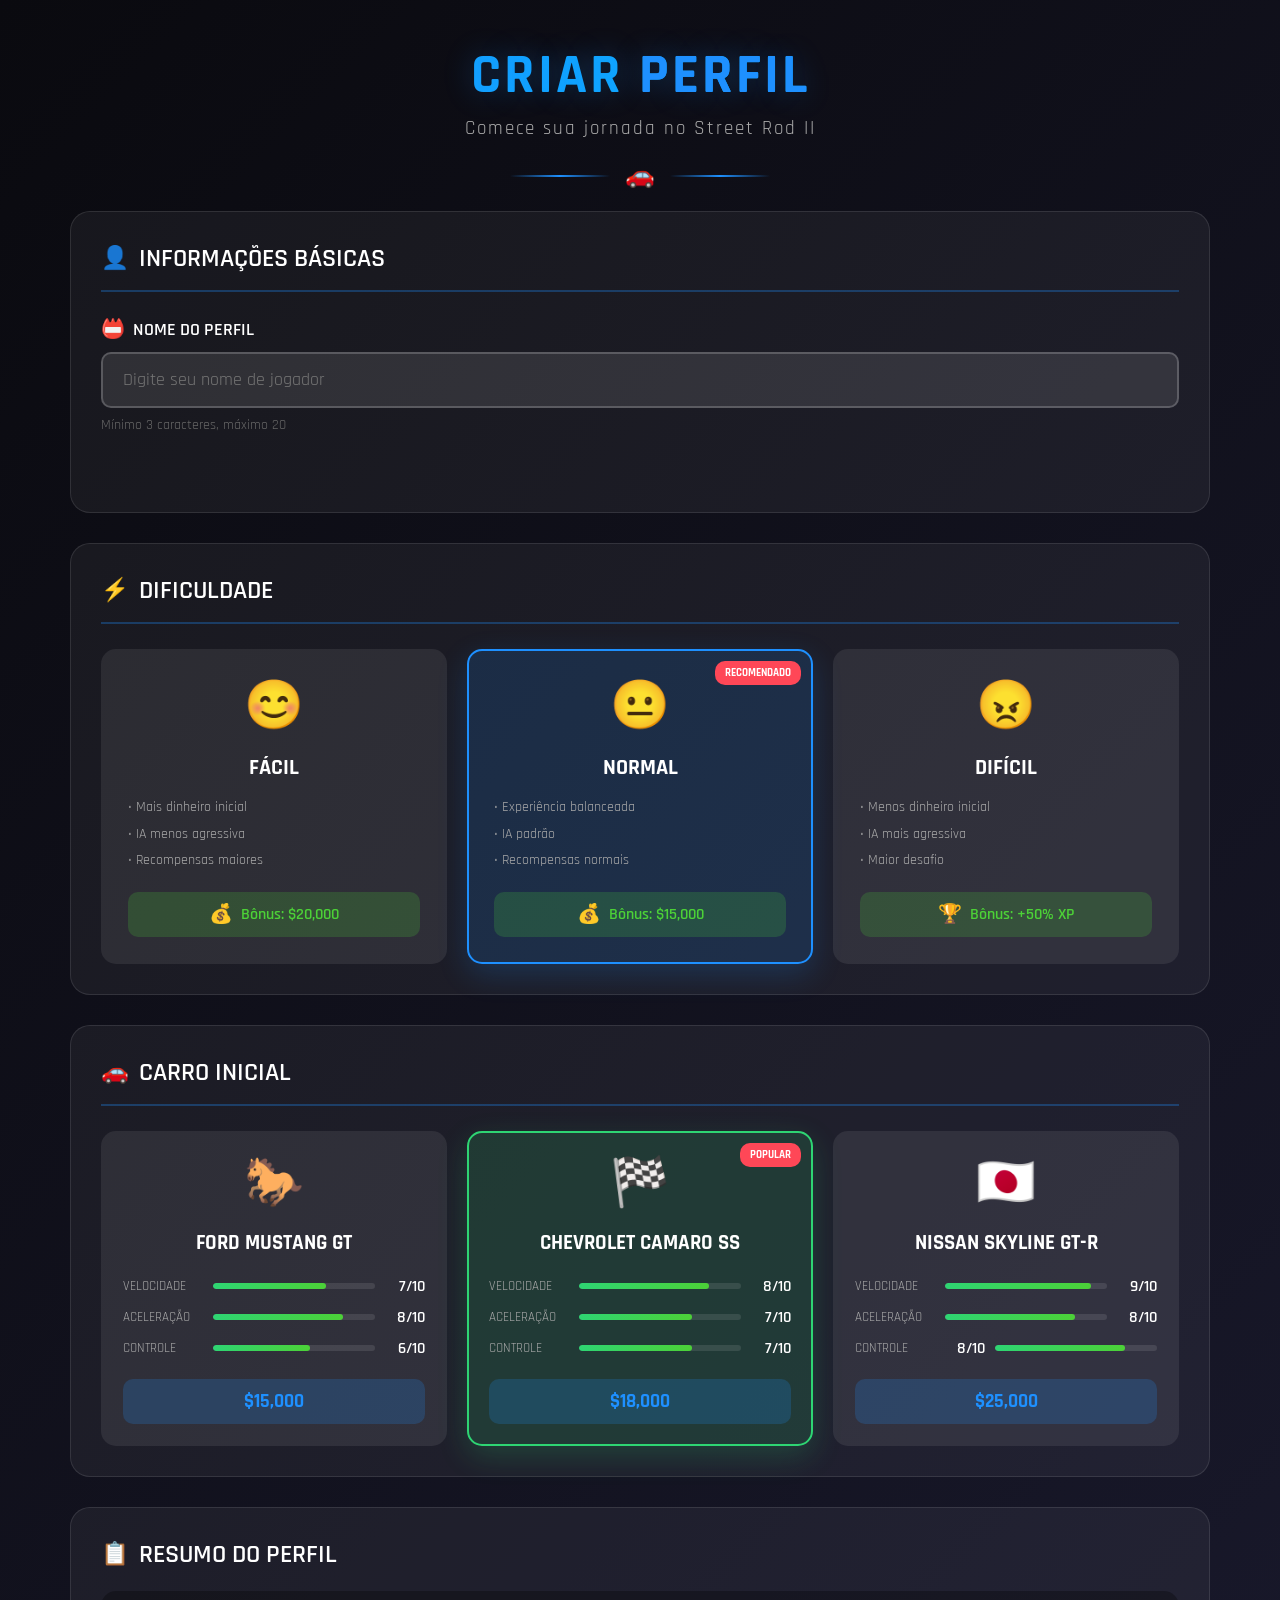
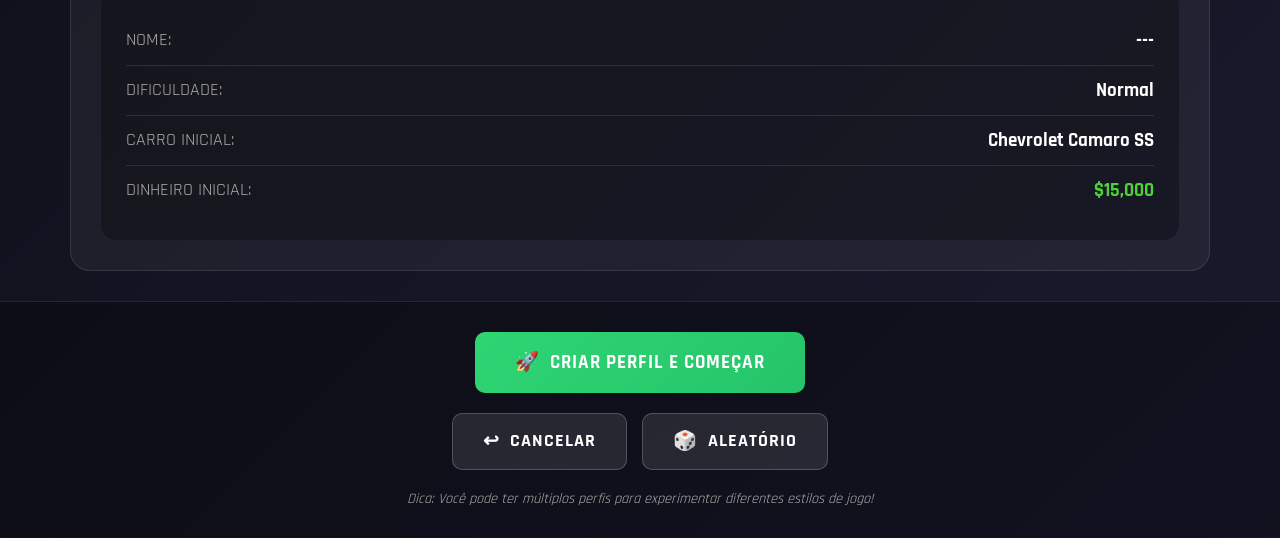
==== index.html @ 6cc24182 "Commit Inicial" ====
<!DOCTYPE html>
<html lang="pt-BR">

<head>
    <meta charset="UTF-8">
    <meta name="viewport" content="width=device-width, initial-scale=1.0">
    <title>Street Rod II - Sistema de Múltiplos Perfis</title>

    <!-- Favicon -->
    <link rel="icon" type="image/svg+xml"
        href="data:image/svg+xml,<svg xmlns='http://www.w3.org/2000/svg' viewBox='0 0 100 100'><text y='.9em' font-size='90'>🏎️</text></svg>">

    <style>
        * {
            margin: 0;
            padding: 0;
            box-sizing: border-box;
        }

        body {
            font-family: 'Rajdhani', sans-serif;
            background: #000;
            color: white;
            overflow-x: hidden;
            min-height: 100vh;
        }

        #game-container {
            min-height: 100vh;
            position: relative;
        }

        /* Loading screen */
        #loading-screen {
            position: fixed;
            top: 0;
            left: 0;
            width: 100%;
            height: 100%;
            background: #0a0a0f;
            display: flex;
            flex-direction: column;
            align-items: center;
            justify-content: center;
            z-index: 10000;
            transition: opacity 0.5s ease;
        }

        .loading-spinner {
            width: 60px;
            height: 60px;
            border: 5px solid rgba(255, 71, 87, 0.3);
            border-top: 5px solid #ff4757;
            border-radius: 50%;
            animation: spin 1s linear infinite;
            margin-bottom: 20px;
        }

        @keyframes spin {
            0% {
                transform: rotate(0deg);
            }

            100% {
                transform: rotate(360deg);
            }
        }

        .loading-modules {
            margin-top: 30px;
            width: 300px;
            max-width: 80%;
        }

        .module-item {
            display: flex;
            justify-content: space-between;
            align-items: center;
            padding: 8px 0;
            border-bottom: 1px solid rgba(255, 255, 255, 0.1);
            color: #aaa;
            font-size: 0.9rem;
        }

        .module-status {
            padding: 2px 8px;
            border-radius: 3px;
            font-size: 0.8rem;
        }

        .status-loading {
            background: rgba(255, 193, 7, 0.2);
            color: #ffc107;
        }

        .status-success {
            background: rgba(76, 209, 55, 0.2);
            color: #4cd137;
        }

        .status-error {
            background: rgba(255, 71, 87, 0.2);
            color: #ff4757;
        }
    </style>
    <link href="https://fonts.googleapis.com/css2?family=Rajdhani:wght@400;500;600;700&display=swap" rel="stylesheet">
</head>

<body>
    <!-- Tela de loading minimalista -->
    <div id="loading-screen" style="
        position: fixed;
        top: 0;
        left: 0;
        width: 100%;
        height: 100%;
        background: #0a0a0f;
        display: flex;
        flex-direction: column;
        align-items: center;
        justify-content: center;
        z-index: 10000;
        color: white;
        text-align: center;
        transition: opacity 0.5s ease;
    ">
        <div style="
            width: 60px;
            height: 60px;
            border: 5px solid rgba(255,71,87,0.3);
            border-top: 5px solid #ff4757;
            border-radius: 50%;
            animation: spin 1s linear infinite;
            margin-bottom: 20px;
        "></div>
        <h2 style="color: #ff4757; margin-bottom: 10px;">STREET ROD II</h2>
        <p style="color: #aaa;">Inicializando...</p>

        <!-- Botão de emergência -->
        <button id="emergency-btn" onclick="skipLoading()" style="
            margin-top: 30px;
            padding: 10px 20px;
            background: rgba(255,71,87,0.2);
            color: #ff4757;
            border: 1px solid rgba(255,71,87,0.5);
            border-radius: 6px;
            font-family: 'Rajdhani', sans-serif;
            font-weight: bold;
            cursor: pointer;
            display: none;
        ">
            Pular Loading
        </button>
    </div>

    <!-- Container do jogo -->
    <div id="game-container"></div>

    <style>
        @keyframes spin {
            0% {
                transform: rotate(0deg);
            }

            100% {
                transform: rotate(360deg);
            }
        }
    </style>

    <!-- Scripts ESSENCIAIS (apenas os básicos) -->
    <script src="js/ProfileManager.js"></script>
    <script src="js/EventSystem.js"></script>

    <!-- Bootstrap DEVE SER O ÚLTIMO -->
    <script src="js/bootstrap.js"></script>

    <!-- Script de emergência -->
    <script>
        // Mostrar botão de emergência após 5 segundos
        setTimeout(() => {
            const btn = document.getElementById('emergency-btn');
            if (btn) {
                btn.style.display = 'block';
            }
        }, 5000);

        // Função para pular loading manualmente
        window.skipLoading = function () {
            console.log('🚨 Pulo de loading manual acionado');

            // Esconder loading
            const loading = document.getElementById('loading-screen');
            if (loading) {
                loading.style.display = 'none';
            }

            // Verificar se temos sistema básico
            if (window.eventSystem) {
                // Registrar telas mínimas se necessário
                if (window.mainMenuScreen && !window.eventSystem.screens['main-menu']) {
                    window.eventSystem.registerScreen('main-menu', window.mainMenuScreen);
                }
                if (window.profileSelectionScreen && !window.eventSystem.screens['profile-selection']) {
                    window.eventSystem.registerScreen('profile-selection', window.profileSelectionScreen);
                }

                // Mostrar seleção de perfis
                window.eventSystem.showScreen('profile-selection');
            } else {
                // Sistema básico não carregou
                document.getElementById('game-container').innerHTML = `
                    <div style="padding: 40px; text-align: center; color: white;">
                        <h2 style="color: #ff4757;">SISTEMA NÃO CARREGADO</h2>
                        <p style="color: #aaa; margin: 20px 0;">
                            Recarregue a página ou verifique os arquivos.
                        </p>
                        <button onclick="location.reload()" style="
                            padding: 10px 20px;
                            background: #ff4757;
                            color: white;
                            border: none;
                            border-radius: 6px;
                        ">
                            Recarregar
                        </button>
                    </div>
                `;
            }
        };

        // Carregar outras telas após o bootstrap
        window.addEventListener('load', function () {
            console.log('📦 Carregando telas adicionais...');

            // Carregar telas adicionais de forma assíncrona
            const additionalScripts = [
                'js/MainMenuScreen.js',
                'js/ProfileSelectionScreen.js',
                'js/ProfileCreationScreen.js',
                'js/GarageScreen.js',
                'js/SettingsScreen.js'
            ];

            additionalScripts.forEach(src => {
                const script = document.createElement('script');
                script.src = src;
                script.async = true;
                document.head.appendChild(script);
            });
        });
    </script>
</body>

</html>
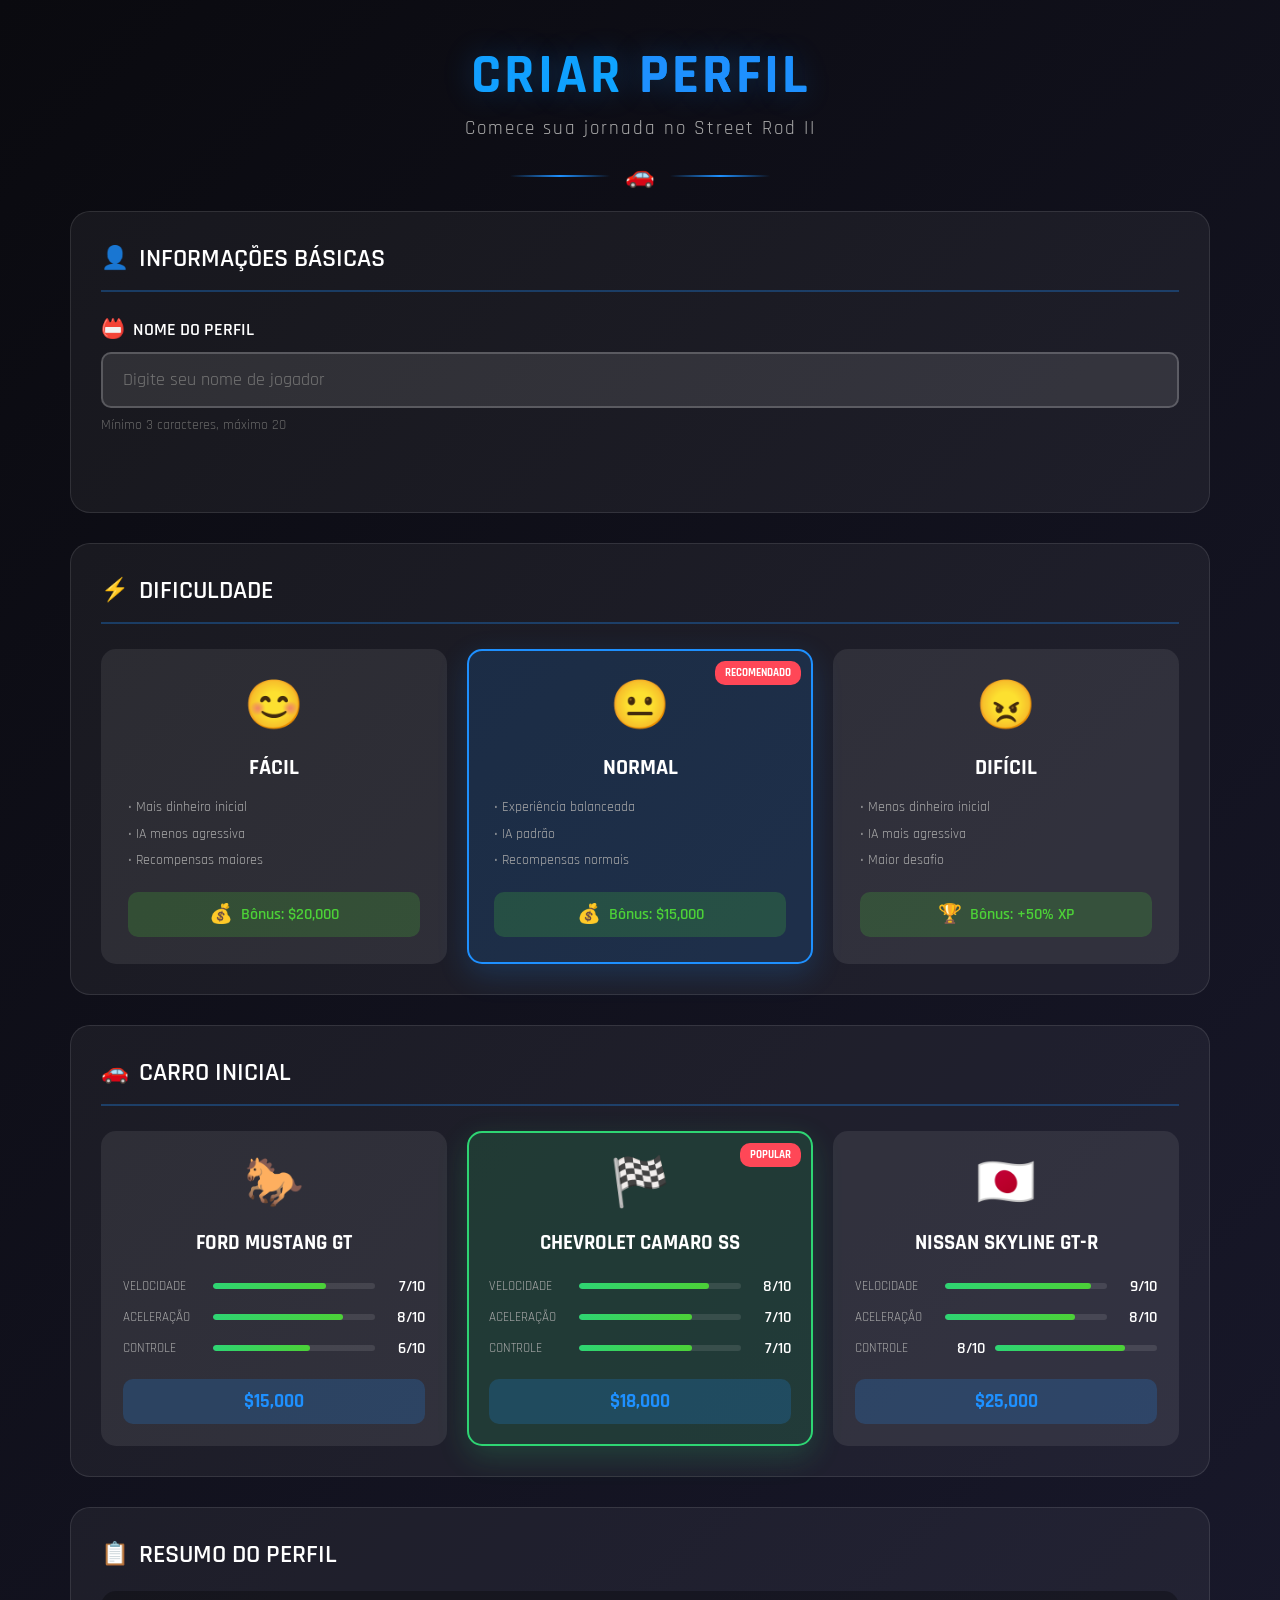
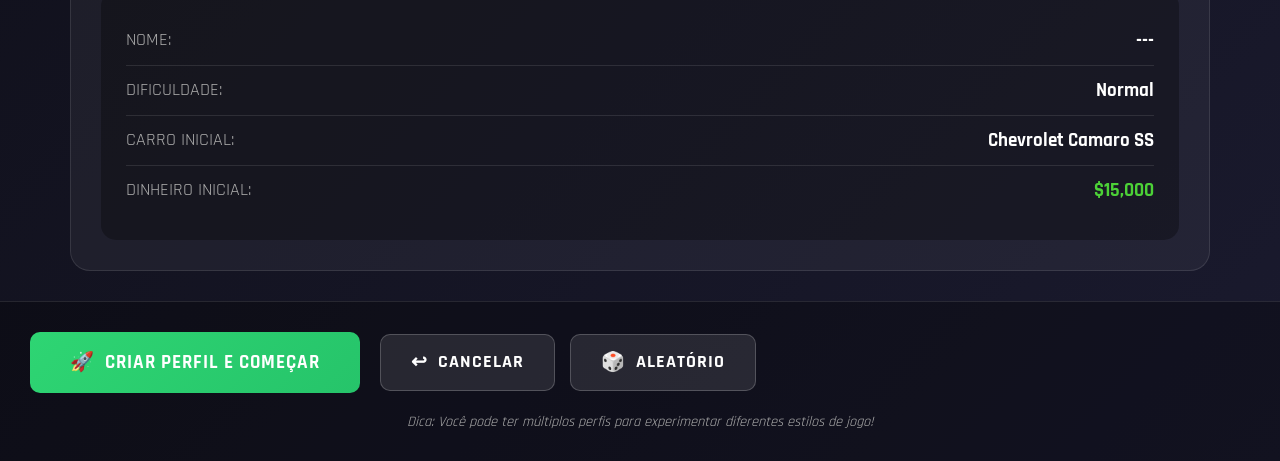
==== commit 3e12c16e: "Ajustado tela inicial - Seleção de Perfil" ====
--- a/index.html
+++ b/index.html
@@ -113,7 +113,9 @@
         top: 0;
         left: 0;
         width: 100%;
-        height: 100%;
+        height: 100vh;
+        max-height: 100vh;
+        overflow: hidden;
         background: #0a0a0f;
         display: flex;
         flex-direction: column;
@@ -123,31 +125,46 @@
         color: white;
         text-align: center;
         transition: opacity 0.5s ease;
+        padding: 20px;
+        box-sizing: border-box;
     ">
         <div style="
-            width: 60px;
-            height: 60px;
-            border: 5px solid rgba(255,71,87,0.3);
-            border-top: 5px solid #ff4757;
+            width: 50px;
+            height: 50px;
+            border: 4px solid rgba(255,71,87,0.3);
+            border-top: 4px solid #ff4757;
             border-radius: 50%;
             animation: spin 1s linear infinite;
-            margin-bottom: 20px;
+            margin-bottom: 15px;
+            flex-shrink: 0;
         "></div>
-        <h2 style="color: #ff4757; margin-bottom: 10px;">STREET ROD II</h2>
-        <p style="color: #aaa;">Inicializando...</p>
+        <h2 style="
+            color: #ff4757; 
+            margin: 0 0 8px 0;
+            font-size: 1.8rem;
+            font-weight: 700;
+            line-height: 1.2;
+        ">STREET ROD II</h2>
+        <p style="
+            color: #aaa;
+            margin: 0;
+            font-size: 0.95rem;
+        ">Inicializando...</p>
 
         <!-- Botão de emergência -->
         <button id="emergency-btn" onclick="skipLoading()" style="
-            margin-top: 30px;
-            padding: 10px 20px;
+            margin-top: 20px;
+            padding: 8px 16px;
             background: rgba(255,71,87,0.2);
             color: #ff4757;
             border: 1px solid rgba(255,71,87,0.5);
             border-radius: 6px;
             font-family: 'Rajdhani', sans-serif;
             font-weight: bold;
+            font-size: 0.9rem;
             cursor: pointer;
             display: none;
+            flex-shrink: 0;
         ">
             Pular Loading
         </button>
@@ -229,24 +246,27 @@
             }
         };
 
-        // Carregar outras telas após o bootstrap
+        // Carregar outras telas após o bootstrap (apenas se não foram carregadas pelo bootstrap)
         window.addEventListener('load', function () {
-            console.log('📦 Carregando telas adicionais...');
-
-            // Carregar telas adicionais de forma assíncrona
+            console.log('📦 Verificando telas adicionais...');
+
+            // Carregar apenas telas que não foram carregadas pelo bootstrap
             const additionalScripts = [
-                'js/MainMenuScreen.js',
-                'js/ProfileSelectionScreen.js',
-                'js/ProfileCreationScreen.js',
-                'js/GarageScreen.js',
-                'js/SettingsScreen.js'
+                { src: 'js/GarageScreen.js', check: 'garageScreen' },
+                { src: 'js/SettingsScreen.js', check: 'settingsScreen' }
             ];
 
-            additionalScripts.forEach(src => {
-                const script = document.createElement('script');
-                script.src = src;
-                script.async = true;
-                document.head.appendChild(script);
+            additionalScripts.forEach(({ src, check }) => {
+                // Verificar se já foi carregado
+                if (!window[check]) {
+                    console.log(`📦 Carregando: ${src}`);
+                    const script = document.createElement('script');
+                    script.src = src;
+                    script.async = true;
+                    document.head.appendChild(script);
+                } else {
+                    console.log(`✅ ${src} já carregado`);
+                }
             });
         });
     </script>
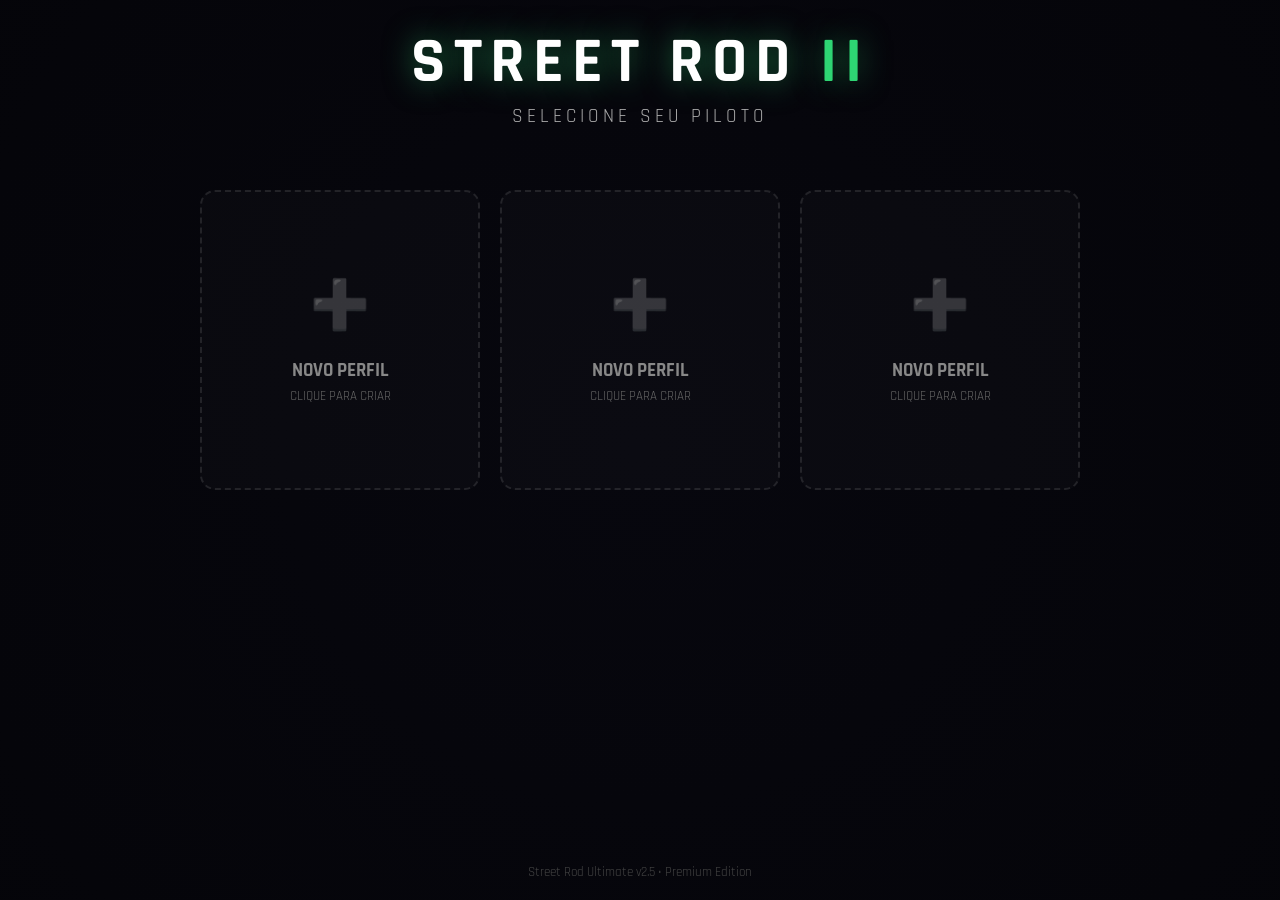
==== commit 9e292eab: "Padronização Telas + Remoção arquivos desnecessários." ====
--- a/index.html
+++ b/index.html
@@ -1,114 +1,122 @@
-<!DOCTYPE html>
+<!doctype html>
 <html lang="pt-BR">
-
-<head>
-    <meta charset="UTF-8">
-    <meta name="viewport" content="width=device-width, initial-scale=1.0">
+  <head>
+    <meta charset="UTF-8" />
+    <meta name="viewport" content="width=device-width, initial-scale=1.0" />
     <title>Street Rod II - Sistema de Múltiplos Perfis</title>
 
     <!-- Favicon -->
-    <link rel="icon" type="image/svg+xml"
-        href="data:image/svg+xml,<svg xmlns='http://www.w3.org/2000/svg' viewBox='0 0 100 100'><text y='.9em' font-size='90'>🏎️</text></svg>">
+    <link
+      rel="icon"
+      type="image/svg+xml"
+      href="data:image/svg+xml,<svg xmlns='http://www.w3.org/2000/svg' viewBox='0 0 100 100'><text y='.9em' font-size='90'>🏎️</text></svg>"
+    />
 
     <style>
-        * {
-            margin: 0;
-            padding: 0;
-            box-sizing: border-box;
-        }
-
-        body {
-            font-family: 'Rajdhani', sans-serif;
-            background: #000;
-            color: white;
-            overflow-x: hidden;
-            min-height: 100vh;
-        }
-
-        #game-container {
-            min-height: 100vh;
-            position: relative;
-        }
-
-        /* Loading screen */
-        #loading-screen {
-            position: fixed;
-            top: 0;
-            left: 0;
-            width: 100%;
-            height: 100%;
-            background: #0a0a0f;
-            display: flex;
-            flex-direction: column;
-            align-items: center;
-            justify-content: center;
-            z-index: 10000;
-            transition: opacity 0.5s ease;
-        }
-
-        .loading-spinner {
-            width: 60px;
-            height: 60px;
-            border: 5px solid rgba(255, 71, 87, 0.3);
-            border-top: 5px solid #ff4757;
-            border-radius: 50%;
-            animation: spin 1s linear infinite;
-            margin-bottom: 20px;
-        }
-
-        @keyframes spin {
-            0% {
-                transform: rotate(0deg);
-            }
-
-            100% {
-                transform: rotate(360deg);
-            }
-        }
-
-        .loading-modules {
-            margin-top: 30px;
-            width: 300px;
-            max-width: 80%;
-        }
-
-        .module-item {
-            display: flex;
-            justify-content: space-between;
-            align-items: center;
-            padding: 8px 0;
-            border-bottom: 1px solid rgba(255, 255, 255, 0.1);
-            color: #aaa;
-            font-size: 0.9rem;
-        }
-
-        .module-status {
-            padding: 2px 8px;
-            border-radius: 3px;
-            font-size: 0.8rem;
-        }
-
-        .status-loading {
-            background: rgba(255, 193, 7, 0.2);
-            color: #ffc107;
-        }
-
-        .status-success {
-            background: rgba(76, 209, 55, 0.2);
-            color: #4cd137;
-        }
-
-        .status-error {
-            background: rgba(255, 71, 87, 0.2);
-            color: #ff4757;
-        }
+      * {
+        margin: 0;
+        padding: 0;
+        box-sizing: border-box;
+      }
+
+      body {
+        font-family: "Rajdhani", sans-serif;
+        background: #000;
+        color: white;
+        overflow: hidden;
+        height: 100vh;
+        width: 100vw;
+      }
+
+      #game-container {
+        min-height: 100vh;
+        position: relative;
+      }
+
+      /* Loading screen */
+      #loading-screen {
+        position: fixed;
+        top: 0;
+        left: 0;
+        width: 100%;
+        height: 100%;
+        background: #0a0a0f;
+        display: flex;
+        flex-direction: column;
+        align-items: center;
+        justify-content: center;
+        z-index: 10000;
+        transition: opacity 0.5s ease;
+      }
+
+      .loading-spinner {
+        width: 60px;
+        height: 60px;
+        border: 5px solid rgba(255, 71, 87, 0.3);
+        border-top: 5px solid #ff4757;
+        border-radius: 50%;
+        animation: spin 1s linear infinite;
+        margin-bottom: 20px;
+      }
+
+      @keyframes spin {
+        0% {
+          transform: rotate(0deg);
+        }
+
+        100% {
+          transform: rotate(360deg);
+        }
+      }
+
+      .loading-modules {
+        margin-top: 30px;
+        width: 300px;
+        max-width: 80%;
+      }
+
+      .module-item {
+        display: flex;
+        justify-content: space-between;
+        align-items: center;
+        padding: 8px 0;
+        border-bottom: 1px solid rgba(255, 255, 255, 0.1);
+        color: #aaa;
+        font-size: 0.9rem;
+      }
+
+      .module-status {
+        padding: 2px 8px;
+        border-radius: 3px;
+        font-size: 0.8rem;
+      }
+
+      .status-loading {
+        background: rgba(255, 193, 7, 0.2);
+        color: #ffc107;
+      }
+
+      .status-success {
+        background: rgba(76, 209, 55, 0.2);
+        color: #4cd137;
+      }
+
+      .status-error {
+        background: rgba(255, 71, 87, 0.2);
+        color: #ff4757;
+      }
     </style>
-    <link href="https://fonts.googleapis.com/css2?family=Rajdhani:wght@400;500;600;700&display=swap" rel="stylesheet">
-</head>
-
-<body>
+    <link
+      href="https://fonts.googleapis.com/css2?family=Rajdhani:wght@400;500;600;700&display=swap"
+      rel="stylesheet"
+    />
+  </head>
+
+  <body>
     <!-- Tela de loading minimalista -->
-    <div id="loading-screen" style="
+    <div
+      id="loading-screen"
+      style="
         position: fixed;
         top: 0;
         left: 0;
@@ -127,106 +135,126 @@
         transition: opacity 0.5s ease;
         padding: 20px;
         box-sizing: border-box;
-    ">
-        <div style="
-            width: 50px;
-            height: 50px;
-            border: 4px solid rgba(255,71,87,0.3);
-            border-top: 4px solid #ff4757;
-            border-radius: 50%;
-            animation: spin 1s linear infinite;
-            margin-bottom: 15px;
-            flex-shrink: 0;
-        "></div>
-        <h2 style="
-            color: #ff4757; 
-            margin: 0 0 8px 0;
-            font-size: 1.8rem;
-            font-weight: 700;
-            line-height: 1.2;
-        ">STREET ROD II</h2>
-        <p style="
-            color: #aaa;
-            margin: 0;
-            font-size: 0.95rem;
-        ">Inicializando...</p>
-
-        <!-- Botão de emergência -->
-        <button id="emergency-btn" onclick="skipLoading()" style="
-            margin-top: 20px;
-            padding: 8px 16px;
-            background: rgba(255,71,87,0.2);
-            color: #ff4757;
-            border: 1px solid rgba(255,71,87,0.5);
-            border-radius: 6px;
-            font-family: 'Rajdhani', sans-serif;
-            font-weight: bold;
-            font-size: 0.9rem;
-            cursor: pointer;
-            display: none;
-            flex-shrink: 0;
-        ">
-            Pular Loading
-        </button>
+      "
+    >
+      <div
+        style="
+          width: 50px;
+          height: 50px;
+          border: 4px solid rgba(255, 71, 87, 0.3);
+          border-top: 4px solid #ff4757;
+          border-radius: 50%;
+          animation: spin 1s linear infinite;
+          margin-bottom: 15px;
+          flex-shrink: 0;
+        "
+      ></div>
+      <h2
+        style="
+          color: #ff4757;
+          margin: 0 0 8px 0;
+          font-size: 1.8rem;
+          font-weight: 700;
+          line-height: 1.2;
+        "
+      >
+        STREET ROD II
+      </h2>
+      <p style="color: #aaa; margin: 0; font-size: 0.95rem">Inicializando...</p>
+
+      <!-- Botão de emergência -->
+      <button
+        id="emergency-btn"
+        onclick="skipLoading()"
+        style="
+          margin-top: 20px;
+          padding: 8px 16px;
+          background: rgba(255, 71, 87, 0.2);
+          color: #ff4757;
+          border: 1px solid rgba(255, 71, 87, 0.5);
+          border-radius: 6px;
+          font-family: &quot;Rajdhani&quot;, sans-serif;
+          font-weight: bold;
+          font-size: 0.9rem;
+          cursor: pointer;
+          display: none;
+          flex-shrink: 0;
+        "
+      >
+        Pular Loading
+      </button>
     </div>
 
     <!-- Container do jogo -->
     <div id="game-container"></div>
 
     <style>
-        @keyframes spin {
-            0% {
-                transform: rotate(0deg);
-            }
-
-            100% {
-                transform: rotate(360deg);
-            }
-        }
+      @keyframes spin {
+        0% {
+          transform: rotate(0deg);
+        }
+
+        100% {
+          transform: rotate(360deg);
+        }
+      }
     </style>
 
     <!-- Scripts ESSENCIAIS (apenas os básicos) -->
-    <script src="js/ProfileManager.js"></script>
-    <script src="js/EventSystem.js"></script>
+    <!-- Scripts ESSENCIAIS -->
+    <script src="js/System/ProfileManager.js"></script>
+    <script src="js/System/EventSystem.js"></script>
 
     <!-- Bootstrap DEVE SER O ÚLTIMO -->
-    <script src="js/bootstrap.js"></script>
+    <script src="js/System/bootstrap.js"></script>
 
     <!-- Script de emergência -->
     <script>
-        // Mostrar botão de emergência após 5 segundos
-        setTimeout(() => {
-            const btn = document.getElementById('emergency-btn');
-            if (btn) {
-                btn.style.display = 'block';
-            }
-        }, 5000);
-
-        // Função para pular loading manualmente
-        window.skipLoading = function () {
-            console.log('🚨 Pulo de loading manual acionado');
-
-            // Esconder loading
-            const loading = document.getElementById('loading-screen');
-            if (loading) {
-                loading.style.display = 'none';
-            }
-
-            // Verificar se temos sistema básico
-            if (window.eventSystem) {
-                // Registrar telas mínimas se necessário
-                if (window.mainMenuScreen && !window.eventSystem.screens['main-menu']) {
-                    window.eventSystem.registerScreen('main-menu', window.mainMenuScreen);
-                }
-                if (window.profileSelectionScreen && !window.eventSystem.screens['profile-selection']) {
-                    window.eventSystem.registerScreen('profile-selection', window.profileSelectionScreen);
-                }
-
-                // Mostrar seleção de perfis
-                window.eventSystem.showScreen('profile-selection');
-            } else {
-                // Sistema básico não carregou
-                document.getElementById('game-container').innerHTML = `
+      // Mostrar botão de emergência após 5 segundos
+      setTimeout(() => {
+        const btn = document.getElementById("emergency-btn");
+        if (btn) {
+          btn.style.display = "block";
+        }
+      }, 5000);
+
+      // Função para pular loading manualmente
+      window.skipLoading = function () {
+        console.log("🚨 Pulo de loading manual acionado");
+
+        // Esconder loading
+        const loading = document.getElementById("loading-screen");
+        if (loading) {
+          loading.style.display = "none";
+        }
+
+        // Verificar se temos sistema básico
+        if (window.eventSystem) {
+          // Registrar telas mínimas se necessário
+          if (
+            window.mainMenuScreen &&
+            !window.eventSystem.screens["main-menu"]
+          ) {
+            window.eventSystem.registerScreen(
+              "main-menu",
+              window.mainMenuScreen,
+            );
+          }
+          if (
+            window.profileSelectionScreen &&
+            !window.eventSystem.screens["profile-selection"]
+          ) {
+            window.eventSystem.registerScreen(
+              "profile-selection",
+              window.profileSelectionScreen,
+            );
+          }
+
+          // Mostrar seleção de perfis
+          window.eventSystem.showScreen("profile-selection");
+        } else {
+          // Sistema básico não carregou
+          document.getElementById("game-container").innerHTML = `
                     <div style="padding: 40px; text-align: center; color: white;">
                         <h2 style="color: #ff4757;">SISTEMA NÃO CARREGADO</h2>
                         <p style="color: #aaa; margin: 20px 0;">
@@ -243,33 +271,8 @@
                         </button>
                     </div>
                 `;
-            }
-        };
-
-        // Carregar outras telas após o bootstrap (apenas se não foram carregadas pelo bootstrap)
-        window.addEventListener('load', function () {
-            console.log('📦 Verificando telas adicionais...');
-
-            // Carregar apenas telas que não foram carregadas pelo bootstrap
-            const additionalScripts = [
-                { src: 'js/GarageScreen.js', check: 'garageScreen' },
-                { src: 'js/SettingsScreen.js', check: 'settingsScreen' }
-            ];
-
-            additionalScripts.forEach(({ src, check }) => {
-                // Verificar se já foi carregado
-                if (!window[check]) {
-                    console.log(`📦 Carregando: ${src}`);
-                    const script = document.createElement('script');
-                    script.src = src;
-                    script.async = true;
-                    document.head.appendChild(script);
-                } else {
-                    console.log(`✅ ${src} já carregado`);
-                }
-            });
-        });
+        }
+      };
     </script>
-</body>
-
-</html>+  </body>
+</html>
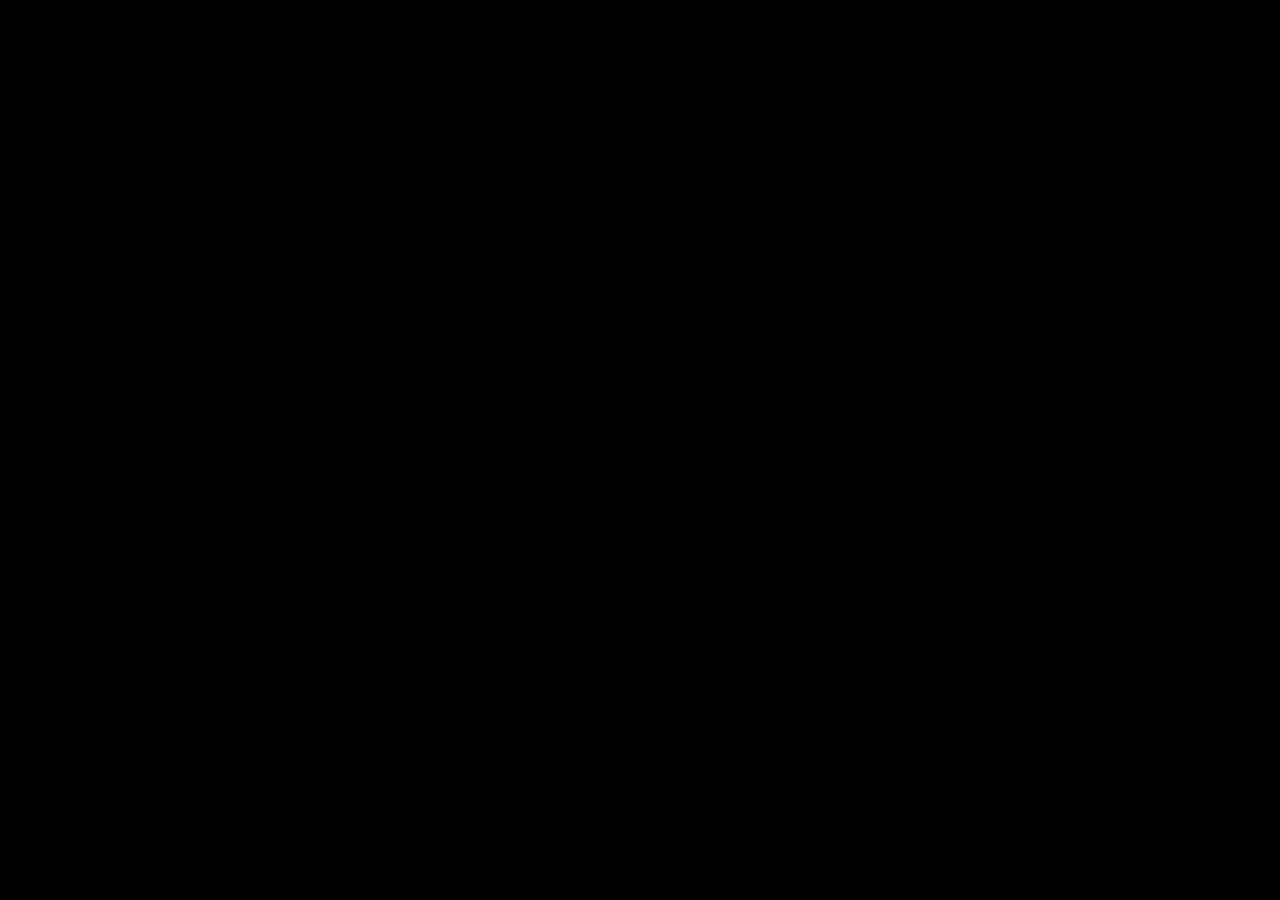
==== commit 62e5d634: "Adicionado carros e especificações reais." ====
--- a/index.html
+++ b/index.html
@@ -106,6 +106,7 @@
         color: #ff4757;
       }
     </style>
+    <link rel="stylesheet" href="style.css" />
     <link
       href="https://fonts.googleapis.com/css2?family=Rajdhani:wght@400;500;600;700&display=swap"
       rel="stylesheet"
@@ -205,6 +206,9 @@
     <script src="js/System/ProfileManager.js"></script>
     <script src="js/System/EventSystem.js"></script>
 
+    <!-- Data Files -->
+    <script src="js/Data/CarsDatabase.js"></script>
+
     <!-- Bootstrap DEVE SER O ÚLTIMO -->
     <script src="js/System/bootstrap.js"></script>
 
--- a/style.css
+++ b/style.css
@@ -0,0 +1,2715 @@
+/* style.css - Estilos complementares para Street Rod II */
+
+/* Animações adicionais */
+@keyframes fadeInUp {
+    from {
+        opacity: 0;
+        transform: translateY(20px);
+    }
+
+    to {
+        opacity: 1;
+        transform: translateY(0);
+    }
+}
+
+@keyframes glow {
+
+    0%,
+    100% {
+        text-shadow: 0 0 10px currentColor;
+    }
+
+    50% {
+        text-shadow: 0 0 20px currentColor, 0 0 30px currentColor;
+    }
+}
+
+@keyframes shake {
+
+    0%,
+    100% {
+        transform: translateX(0);
+    }
+
+    10%,
+    30%,
+    50%,
+    70%,
+    90% {
+        transform: translateX(-5px);
+    }
+
+    20%,
+    40%,
+    60%,
+    80% {
+        transform: translateX(5px);
+    }
+}
+
+/* Classes utilitárias */
+.fade-in {
+    animation: fadeIn 0.5s ease;
+}
+
+.fade-in-up {
+    animation: fadeInUp 0.5s ease;
+}
+
+.glow-text {
+    animation: glow 2s ease-in-out infinite;
+}
+
+.shake {
+    animation: shake 0.5s ease;
+}
+
+/* Estilos para elementos específicos do jogo */
+.car-stat-bar {
+    position: relative;
+    width: 100%;
+    height: 8px;
+    background: rgba(255, 255, 255, 0.1);
+    border-radius: 4px;
+    overflow: hidden;
+}
+
+.car-stat-fill {
+    height: 100%;
+    border-radius: 4px;
+    transition: width 0.3s ease;
+}
+
+/* Efeitos de hover para cards */
+.card-hover {
+    transition: all 0.3s ease;
+}
+
+.card-hover:hover {
+    transform: translateY(-5px) scale(1.02);
+    box-shadow: 0 10px 30px rgba(0, 0, 0, 0.3);
+}
+
+/* Gradientes comuns */
+.gradient-primary {
+    background: linear-gradient(135deg, #ff4757, #ff6b81);
+}
+
+.gradient-secondary {
+    background: linear-gradient(135deg, #1e90ff, #00bfff);
+}
+
+.gradient-success {
+    background: linear-gradient(135deg, #2ed573, #7bed9f);
+}
+
+.gradient-warning {
+    background: linear-gradient(135deg, #ffa502, #ffbe76);
+}
+
+.gradient-danger {
+    background: linear-gradient(135deg, #ff4757, #ff6b81);
+}
+
+/* Textos com gradiente */
+.text-gradient {
+    background: linear-gradient(135deg, #ff4757, #ff6b81);
+    -webkit-background-clip: text;
+    -webkit-text-fill-color: transparent;
+    background-clip: text;
+}
+
+/* Overlays */
+.overlay-dark {
+    background: rgba(0, 0, 0, 0.7);
+    backdrop-filter: blur(5px);
+}
+
+.overlay-darker {
+    background: rgba(0, 0, 0, 0.9);
+    backdrop-filter: blur(10px);
+}
+
+/* Badges */
+.badge {
+    display: inline-block;
+    padding: 4px 12px;
+    border-radius: 20px;
+    font-size: 12px;
+    font-weight: bold;
+    text-transform: uppercase;
+    letter-spacing: 0.5px;
+}
+
+.badge-primary {
+    background: #ff4757;
+    color: white;
+}
+
+.badge-secondary {
+    background: #1e90ff;
+    color: white;
+}
+
+.badge-success {
+    background: #2ed573;
+    color: white;
+}
+
+.badge-warning {
+    background: #ffa502;
+    color: white;
+}
+
+.badge-danger {
+    background: #ff4757;
+    color: white;
+}
+
+/* Tooltips */
+.tooltip {
+    position: relative;
+    display: inline-block;
+}
+
+.tooltip .tooltip-text {
+    visibility: hidden;
+    width: 200px;
+    background: rgba(0, 0, 0, 0.9);
+    color: white;
+    text-align: center;
+    padding: 10px;
+    border-radius: 6px;
+    position: absolute;
+    z-index: 1;
+    bottom: 125%;
+    left: 50%;
+    transform: translateX(-50%);
+    opacity: 0;
+    transition: opacity 0.3s;
+    font-size: 12px;
+    font-weight: normal;
+    pointer-events: none;
+}
+
+.tooltip:hover .tooltip-text {
+    visibility: visible;
+    opacity: 1;
+}
+
+/* Loading spinners */
+.spinner {
+    border: 3px solid rgba(255, 255, 255, 0.1);
+    border-radius: 50%;
+    border-top: 3px solid #ff4757;
+    width: 40px;
+    height: 40px;
+    animation: spin 1s linear infinite;
+}
+
+.spinner-small {
+    width: 20px;
+    height: 20px;
+    border-width: 2px;
+}
+
+@keyframes spin {
+    0% {
+        transform: rotate(0deg);
+    }
+
+    100% {
+        transform: rotate(360deg);
+    }
+}
+
+/* Progress bars */
+.progress-container {
+    width: 100%;
+    height: 10px;
+    background: rgba(255, 255, 255, 0.1);
+    border-radius: 5px;
+    overflow: hidden;
+}
+
+.progress-bar {
+    height: 100%;
+    border-radius: 5px;
+    transition: width 0.3s ease;
+}
+
+/* Grid system simples */
+.grid {
+    display: grid;
+    gap: 20px;
+}
+
+.grid-2 {
+    grid-template-columns: repeat(2, 1fr);
+}
+
+.grid-3 {
+    grid-template-columns: repeat(3, 1fr);
+}
+
+.grid-4 {
+    grid-template-columns: repeat(4, 1fr);
+}
+
+/* Flex utilities */
+.flex {
+    display: flex;
+}
+
+.flex-col {
+    flex-direction: column;
+}
+
+.flex-center {
+    justify-content: center;
+    align-items: center;
+}
+
+.flex-between {
+    justify-content: space-between;
+}
+
+.flex-around {
+    justify-content: space-around;
+}
+
+/* Espaçamentos */
+.m-0 {
+    margin: 0;
+}
+
+.m-1 {
+    margin: 10px;
+}
+
+.m-2 {
+    margin: 20px;
+}
+
+.m-3 {
+    margin: 30px;
+}
+
+.mt-0 {
+    margin-top: 0;
+}
+
+.mt-1 {
+    margin-top: 10px;
+}
+
+.mt-2 {
+    margin-top: 20px;
+}
+
+.mt-3 {
+    margin-top: 30px;
+}
+
+.mb-0 {
+    margin-bottom: 0;
+}
+
+.mb-1 {
+    margin-bottom: 10px;
+}
+
+.mb-2 {
+    margin-bottom: 20px;
+}
+
+.mb-3 {
+    margin-bottom: 30px;
+}
+
+.p-0 {
+    padding: 0;
+}
+
+.p-1 {
+    padding: 10px;
+}
+
+.p-2 {
+    padding: 20px;
+}
+
+.p-3 {
+    padding: 30px;
+}
+
+/* Text utilities */
+.text-center {
+    text-align: center;
+}
+
+.text-left {
+    text-align: left;
+}
+
+.text-right {
+    text-align: right;
+}
+
+.text-sm {
+    font-size: 14px;
+}
+
+.text-md {
+    font-size: 16px;
+}
+
+.text-lg {
+    font-size: 20px;
+}
+
+.text-xl {
+    font-size: 24px;
+}
+
+.text-bold {
+    font-weight: bold;
+}
+
+.text-light {
+    font-weight: 300;
+}
+
+.text-primary {
+    color: #ff4757;
+}
+
+.text-secondary {
+    color: #1e90ff;
+}
+
+.text-success {
+    color: #2ed573;
+}
+
+.text-warning {
+    color: #ffa502;
+}
+
+.text-danger {
+    color: #ff4757;
+}
+
+.text-muted {
+    color: #aaa;
+}
+
+/* Responsividade */
+@media (max-width: 1200px) {
+    .grid-4 {
+        grid-template-columns: repeat(3, 1fr);
+    }
+}
+
+@media (max-width: 992px) {
+
+    .grid-3,
+    .grid-4 {
+        grid-template-columns: repeat(2, 1fr);
+    }
+}
+
+@media (max-width: 768px) {
+
+    .grid-2,
+    .grid-3,
+    .grid-4 {
+        grid-template-columns: 1fr;
+    }
+
+    .flex {
+        flex-direction: column;
+    }
+}
+
+/* Estilos específicos para mobile */
+@media (max-width: 480px) {
+    .mobile-hide {
+        display: none !important;
+    }
+
+    .mobile-full {
+        width: 100% !important;
+    }
+
+    .mobile-text-center {
+        text-align: center !important;
+    }
+}
+
+/* ============================================
+   GARAGE SCREEN IMAGES & TABS (GarageScreen Updates)
+   ============================================ */
+
+/* Grid Images for GarageScreen Cards */
+.gr-image-card {
+    width: 100%;
+    height: 180px;
+    background: linear-gradient(135deg, rgba(0,0,0,0.4), rgba(0,0,0,0.6));
+    border-radius: 8px;
+    overflow: hidden;
+    display: flex;
+    align-items: center;
+    justify-content: center;
+    position: relative;
+    margin: 10px 0;
+    flex-shrink: 0;
+}
+
+.gr-image-card img {
+    width: 100%;
+    height: 100%;
+    object-fit: cover;
+    transition: transform 0.3s ease;
+    display: block;
+}
+
+.gr-image-card:hover img {
+    transform: scale(1.05);
+}
+
+.gr-icon-fallback {
+    font-size: 4rem;
+    filter: drop-shadow(0 0 15px rgba(52, 152, 219, 0.2));
+    position: absolute;
+    inset: 0;
+    display: flex;
+    align-items: center;
+    justify-content: center;
+}
+
+/* Tabs System for GarageScreen Details Sidebar (Blue Theme) */
+.gr-tabs {
+    display: flex;
+    gap: 8px;
+    margin-bottom: 15px;
+    border-bottom: 2px solid rgba(255, 255, 255, 0.1);
+    padding-bottom: 10px;
+    flex-wrap: wrap;
+}
+
+.gr-tab-btn {
+    padding: 8px 16px;
+    background: transparent;
+    border: none;
+    color: #aaa;
+    font-size: 0.85rem;
+    font-weight: 600;
+    cursor: pointer;
+    transition: all 0.3s ease;
+    border-bottom: 3px solid transparent;
+    font-family: 'Rajdhani', sans-serif;
+    text-transform: uppercase;
+    letter-spacing: 0.5px;
+    white-space: nowrap;
+}
+
+.gr-tab-btn:hover {
+    color: #fff;
+}
+
+.gr-tab-btn.active {
+    color: #3498db;
+    border-bottom-color: #3498db;
+    box-shadow: 0 0 10px rgba(52, 152, 219, 0.2);
+}
+
+.gr-tab-content {
+    display: none;
+    animation: fadeIn 0.3s ease;
+}
+
+.gr-tab-content.active {
+    display: block;
+}
+
+/* Technical Specs Grid in GarageScreen */
+.gr-tech-specs-grid {
+    display: grid;
+    grid-template-columns: 1fr 1fr;
+    gap: 10px;
+}
+
+.gr-tech-spec-item {
+    background: rgba(255,255,255,0.03);
+    padding: 12px;
+    border-radius: 6px;
+    border-left: 2px solid #3498db;
+}
+
+.gr-tech-spec-label {
+    font-size: 0.75rem;
+    color: #888;
+    margin-bottom: 4px;
+    text-transform: uppercase;
+    font-weight: bold;
+}
+
+.gr-tech-spec-value {
+    font-size: 1.2rem;
+    color: #fff;
+    font-weight: bold;
+}
+
+/* Details Tab Content */
+.gr-detail-block {
+    background: rgba(255,255,255,0.03);
+    padding: 12px;
+    border-radius: 6px;
+    margin-bottom: 10px;
+    display: grid;
+    gap: 8px;
+}
+
+.gr-detail-block-label {
+    font-size: 0.75rem;
+    color: #888;
+    text-transform: uppercase;
+    font-weight: bold;
+}
+
+.gr-detail-block-text {
+    color: #ccc;
+    font-size: 0.9rem;
+    line-height: 1.4;
+}
+
+.gr-history-block {
+    background: rgba(243, 156, 18, 0.1);
+    border-left: 3px solid #f39c12;
+    padding: 12px;
+    border-radius: 6px;
+    margin-bottom: 10px;
+}
+
+.gr-history-label {
+    font-size: 0.75rem;
+    color: #f39c12;
+    margin-bottom: 4px;
+    font-weight: bold;
+    text-transform: uppercase;
+}
+
+.gr-history-text {
+    color: #ccc;
+    font-size: 0.9rem;
+    line-height: 1.4;
+}
+
+/* Responsive adjustments for GarageScreen */
+@media (max-width: 768px) {
+    .gr-tech-specs-grid {
+        grid-template-columns: 1fr;
+    }
+
+    .gr-tabs {
+        gap: 4px;
+    }
+
+    .gr-tab-btn {
+        padding: 6px 12px;
+        font-size: 0.75rem;
+    }
+}
+
+/* Impressão */
+@media print {
+    .no-print {
+        display: none !important;
+    }
+}
+
+/* Race Screen */
+.race-screen {
+    position: fixed;
+    top: 0;
+    left: 0;
+    width: 100%;
+    height: 100%;
+    background: #000;
+    z-index: 1000;
+}
+
+.race-container {
+    position: relative;
+    width: 100%;
+    height: 100%;
+}
+
+#raceCanvas {
+    position: absolute;
+    top: 0;
+    left: 0;
+    width: 100%;
+    height: 100%;
+}
+
+.race-ui-overlay {
+    position: absolute;
+    top: 0;
+    left: 0;
+    width: 100%;
+    height: 100%;
+    pointer-events: none;
+}
+
+/* HUD Top */
+.race-hud-top {
+    position: absolute;
+    top: 10px;
+    left: 0;
+    width: 100%;
+    display: flex;
+    justify-content: space-between;
+    padding: 0 20px;
+    color: white;
+    font-family: 'Digital', monospace;
+    font-size: 24px;
+    text-shadow: 0 0 10px rgba(0, 0, 0, 0.8);
+}
+
+.race-timer,
+.race-distance,
+.race-position {
+    background: rgba(0, 0, 0, 0.6);
+    padding: 5px 15px;
+    border-radius: 10px;
+    border: 2px solid #3498db;
+}
+
+/* HUD Left */
+.race-hud-left {
+    position: absolute;
+    left: 20px;
+    bottom: 150px;
+    width: 200px;
+    color: white;
+}
+
+.speedometer {
+    background: rgba(0, 0, 0, 0.7);
+    padding: 15px;
+    border-radius: 15px;
+    border: 2px solid #e74c3c;
+    margin-bottom: 15px;
+}
+
+.speed-value {
+    font-size: 48px;
+    font-weight: bold;
+    text-align: center;
+    color: #2ecc71;
+}
+
+.speed-unit {
+    text-align: center;
+    font-size: 14px;
+    margin-bottom: 10px;
+}
+
+.speed-bar {
+    width: 100%;
+    height: 20px;
+    background: #34495e;
+    border-radius: 10px;
+    overflow: hidden;
+}
+
+.speed-fill {
+    height: 100%;
+    background: linear-gradient(90deg, #2ecc71, #f1c40f);
+    width: 0%;
+    transition: width 0.3s;
+}
+
+.rpm-indicator {
+    background: rgba(0, 0, 0, 0.7);
+    padding: 15px;
+    border-radius: 15px;
+    border: 2px solid #f39c12;
+}
+
+.rpm-label {
+    text-align: center;
+    margin-bottom: 10px;
+}
+
+.rpm-bar {
+    width: 100%;
+    height: 15px;
+    background: #34495e;
+    border-radius: 7px;
+    overflow: hidden;
+    margin-bottom: 10px;
+}
+
+.rpm-fill {
+    height: 100%;
+    background: linear-gradient(90deg, #f39c12, #e74c3c);
+    width: 0%;
+    transition: width 0.3s;
+}
+
+.gear-display {
+    width: 40px;
+    height: 40px;
+    background: #2c3e50;
+    border-radius: 50%;
+    display: flex;
+    align-items: center;
+    justify-content: center;
+    font-size: 24px;
+    font-weight: bold;
+    color: white;
+    margin: 0 auto;
+    border: 2px solid #3498db;
+}
+
+/* HUD Right */
+.race-hud-right {
+    position: absolute;
+    right: 20px;
+    bottom: 150px;
+    width: 200px;
+    color: white;
+}
+
+.health-bar,
+.nitro-bar {
+    background: rgba(0, 0, 0, 0.7);
+    padding: 15px;
+    border-radius: 15px;
+    margin-bottom: 15px;
+}
+
+.health-bar {
+    border: 2px solid #2ecc71;
+}
+
+.nitro-bar {
+    border: 2px solid #f1c40f;
+}
+
+.health-label,
+.nitro-label {
+    text-align: center;
+    margin-bottom: 10px;
+    font-weight: bold;
+}
+
+.health-container,
+.nitro-container {
+    position: relative;
+    width: 100%;
+    height: 30px;
+    background: #34495e;
+    border-radius: 15px;
+    overflow: hidden;
+}
+
+.health-fill {
+    height: 100%;
+    background: linear-gradient(90deg, #2ecc71, #e74c3c);
+    width: 100%;
+    transition: width 0.3s;
+}
+
+.nitro-fill {
+    height: 100%;
+    background: linear-gradient(90deg, #3498db, #f1c40f);
+    width: 100%;
+    transition: width 0.3s;
+}
+
+.health-text,
+.nitro-text {
+    position: absolute;
+    top: 0;
+    left: 0;
+    width: 100%;
+    height: 100%;
+    display: flex;
+    align-items: center;
+    justify-content: center;
+    font-weight: bold;
+    text-shadow: 0 0 5px rgba(0, 0, 0, 0.8);
+}
+
+.shield-indicator {
+    background: rgba(0, 0, 0, 0.7);
+    padding: 10px;
+    border-radius: 15px;
+    border: 2px solid #3498db;
+    display: flex;
+    align-items: center;
+    justify-content: center;
+    opacity: 0.5;
+    transition: opacity 0.3s;
+}
+
+.shield-indicator.active {
+    opacity: 1;
+    animation: pulse 1s infinite;
+}
+
+.shield-icon {
+    font-size: 24px;
+    margin-right: 10px;
+}
+
+@keyframes pulse {
+    0% {
+        box-shadow: 0 0 5px #3498db;
+    }
+
+    50% {
+        box-shadow: 0 0 20px #3498db;
+    }
+
+    100% {
+        box-shadow: 0 0 5px #3498db;
+    }
+}
+
+/* Mini Mapa */
+.mini-map {
+    position: absolute;
+    top: 70px;
+    right: 20px;
+    width: 220px;
+    background: rgba(0, 0, 0, 0.8);
+    border-radius: 10px;
+    padding: 10px;
+    border: 2px solid #7f8c8d;
+}
+
+.map-title {
+    color: white;
+    text-align: center;
+    font-weight: bold;
+    margin-bottom: 10px;
+}
+
+.map-container {
+    width: 200px;
+    height: 150px;
+    background: #2c3e50;
+    border-radius: 5px;
+    overflow: hidden;
+    margin-bottom: 10px;
+}
+
+.map-legend {
+    display: flex;
+    justify-content: space-around;
+    color: white;
+    font-size: 12px;
+}
+
+.player-dot,
+.ai-dot {
+    display: inline-block;
+    width: 8px;
+    height: 8px;
+    border-radius: 50%;
+    margin-right: 5px;
+}
+
+.player-dot {
+    background: #2ecc71;
+}
+
+.ai-dot {
+    background: #e74c3c;
+}
+
+/* Posições */
+.positions-panel {
+    position: absolute;
+    top: 70px;
+    left: 20px;
+    width: 250px;
+    background: rgba(0, 0, 0, 0.8);
+    border-radius: 10px;
+    padding: 10px;
+    border: 2px solid #9b59b6;
+    max-height: 300px;
+    overflow-y: auto;
+}
+
+.positions-title {
+    color: white;
+    text-align: center;
+    font-weight: bold;
+    margin-bottom: 10px;
+    font-size: 18px;
+}
+
+.positions-list {
+    color: white;
+}
+
+.position-item {
+    display: flex;
+    align-items: center;
+    padding: 5px;
+    margin-bottom: 5px;
+    background: rgba(255, 255, 255, 0.1);
+    border-radius: 5px;
+}
+
+.position-item.player {
+    background: rgba(46, 204, 113, 0.3);
+    border: 1px solid #2ecc71;
+}
+
+.position-rank {
+    width: 30px;
+    font-weight: bold;
+    text-align: center;
+}
+
+.position-name {
+    flex: 1;
+    margin: 0 10px;
+    overflow: hidden;
+    text-overflow: ellipsis;
+    white-space: nowrap;
+}
+
+.position-distance {
+    width: 60px;
+    text-align: right;
+    font-size: 12px;
+}
+
+.position-health {
+    width: 40px;
+    height: 5px;
+    background: #34495e;
+    border-radius: 3px;
+    overflow: hidden;
+    margin-left: 10px;
+}
+
+.position-health-bar {
+    height: 100%;
+    background: #2ecc71;
+    width: 100%;
+}
+
+/* Notificações */
+.race-notifications {
+    position: absolute;
+    top: 50%;
+    left: 50%;
+    transform: translate(-50%, -50%);
+    width: 400px;
+    pointer-events: none;
+}
+
+.notification {
+    background: rgba(0, 0, 0, 0.8);
+    color: white;
+    padding: 15px 25px;
+    border-radius: 10px;
+    margin-bottom: 10px;
+    text-align: center;
+    font-size: 24px;
+    font-weight: bold;
+    transform: translateY(20px);
+    opacity: 0;
+    transition: all 0.3s;
+}
+
+.notification.show {
+    transform: translateY(0);
+    opacity: 1;
+}
+
+.notification.info {
+    border: 2px solid #3498db;
+}
+
+.notification.warning {
+    border: 2px solid #e74c3c;
+}
+
+.notification.powerup {
+    border: 2px solid #f1c40f;
+}
+
+.notification.victory {
+    border: 2px solid #2ecc71;
+    animation: glow 1s infinite;
+}
+
+.notification.countdown {
+    font-size: 48px;
+    background: rgba(231, 76, 60, 0.9);
+}
+
+.notification.go {
+    font-size: 48px;
+    background: rgba(46, 204, 113, 0.9);
+}
+
+.notification.levelup {
+    border: 2px solid #9b59b6;
+    background: rgba(155, 89, 182, 0.9);
+}
+
+@keyframes glow {
+    0% {
+        box-shadow: 0 0 10px #2ecc71;
+    }
+
+    50% {
+        box-shadow: 0 0 30px #2ecc71;
+    }
+
+    100% {
+        box-shadow: 0 0 10px #2ecc71;
+    }
+}
+
+/* Controles Mobile */
+.mobile-controls {
+    position: absolute;
+    bottom: 20px;
+    left: 50%;
+    transform: translateX(-50%);
+    display: none;
+    /* Oculto por padrão, visível apenas em mobile */
+    pointer-events: auto;
+}
+
+@media (max-width: 768px) {
+    .mobile-controls {
+        display: block;
+    }
+
+    .race-hud-left,
+    .race-hud-right {
+        bottom: 200px;
+    }
+}
+
+.mobile-controls-row {
+    display: flex;
+    justify-content: center;
+    gap: 20px;
+    margin-bottom: 10px;
+}
+
+.mobile-btn {
+    width: 70px;
+    height: 70px;
+    border-radius: 50%;
+    background: rgba(0, 0, 0, 0.7);
+    border: 3px solid white;
+    color: white;
+    font-size: 24px;
+    display: flex;
+    align-items: center;
+    justify-content: center;
+    cursor: pointer;
+    user-select: none;
+    transition: all 0.1s;
+}
+
+.mobile-btn:active {
+    background: rgba(255, 255, 255, 0.3);
+    transform: scale(0.95);
+}
+
+.mobile-btn.active {
+    background: rgba(52, 152, 219, 0.7);
+}
+
+.nitro-btn {
+    background: rgba(241, 196, 15, 0.7);
+}
+
+.pause-btn {
+    background: rgba(231, 76, 60, 0.7);
+}
+
+/* Pause Screen */
+.pause-screen,
+.results-screen {
+    position: absolute;
+    top: 0;
+    left: 0;
+    width: 100%;
+    height: 100%;
+    background: rgba(0, 0, 0, 0.8);
+    display: flex;
+    align-items: center;
+    justify-content: center;
+    z-index: 2000;
+}
+
+.pause-screen.hidden,
+.results-screen.hidden {
+    display: none;
+}
+
+.pause-content,
+.results-content {
+    background: linear-gradient(135deg, #2c3e50, #34495e);
+    padding: 40px;
+    border-radius: 20px;
+    border: 5px solid #3498db;
+    max-width: 500px;
+    width: 90%;
+    color: white;
+    text-align: center;
+}
+
+.pause-content h2,
+.results-content h2 {
+    color: #f1c40f;
+    margin-bottom: 30px;
+    font-size: 36px;
+}
+
+.pause-option,
+.results-btn {
+    display: block;
+    width: 100%;
+    padding: 15px;
+    margin: 10px 0;
+    background: #3498db;
+    color: white;
+    border: none;
+    border-radius: 10px;
+    font-size: 18px;
+    cursor: pointer;
+    transition: all 0.3s;
+}
+
+.pause-option:hover,
+.results-btn:hover {
+    background: #2980b9;
+    transform: translateY(-2px);
+}
+
+.restart-btn {
+    background: #2ecc71;
+}
+
+.settings-btn {
+    background: #9b59b6;
+}
+
+.quit-btn,
+.garage-btn {
+    background: #e74c3c;
+}
+
+/* Results Screen */
+.result-stats {
+    background: rgba(0, 0, 0, 0.3);
+    padding: 20px;
+    border-radius: 10px;
+    margin: 20px 0;
+}
+
+.result-stat {
+    display: flex;
+    justify-content: space-between;
+    padding: 10px 0;
+    border-bottom: 1px solid rgba(255, 255, 255, 0.1);
+}
+
+.result-stat:last-child {
+    border-bottom: none;
+}
+
+.result-stat.total-reward {
+    font-size: 24px;
+    font-weight: bold;
+    color: #f1c40f;
+    margin-top: 10px;
+}
+
+.result-value {
+    font-weight: bold;
+}
+
+.result-value.position {
+    color: #2ecc71;
+}
+
+.result-value.time {
+    color: #3498db;
+}
+
+.result-value.top-speed {
+    color: #e74c3c;
+}
+
+.result-value.damage {
+    color: #f39c12;
+}
+
+.result-value.money {
+    color: #2ecc71;
+}
+
+.achievements-earned {
+    margin: 20px 0;
+}
+
+.achievements-earned h3 {
+    color: #f1c40f;
+    margin-bottom: 15px;
+}
+
+.achievements-list {
+    max-height: 200px;
+    overflow-y: auto;
+}
+
+.achievement-item {
+    display: flex;
+    align-items: center;
+    background: rgba(0, 0, 0, 0.3);
+    padding: 10px;
+    margin-bottom: 10px;
+    border-radius: 10px;
+    border-left: 5px solid #f1c40f;
+}
+
+.achievement-icon {
+    font-size: 24px;
+    margin-right: 15px;
+}
+
+.achievement-info {
+    flex: 1;
+    text-align: left;
+}
+
+.achievement-title {
+    font-weight: bold;
+    color: #f1c40f;
+}
+
+.achievement-desc {
+    font-size: 12px;
+    color: #bdc3c7;
+}
+
+.achievement-reward {
+    color: #2ecc71;
+    font-weight: bold;
+}
+
+.no-achievements {
+    color: #bdc3c7;
+    font-style: italic;
+    padding: 20px;
+}
+
+.results-buttons {
+    display: flex;
+    gap: 10px;
+    margin-top: 20px;
+}
+
+.results-btn {
+    flex: 1;
+}
+
+/* Modo Noturno */
+body.night-mode {
+    filter: brightness(0.7) contrast(1.2);
+}
+
+/* Animações */
+@keyframes fadeIn {
+    from {
+        opacity: 0;
+    }
+
+    to {
+        opacity: 1;
+    }
+}
+
+.race-screen {
+    animation: fadeIn 0.5s;
+}
+
+/* GARAGE SCREEN STYLES */
+.garage-screen {
+    padding: 20px;
+    background: linear-gradient(135deg, #1a1a2e 0%, #16213e 100%);
+    color: white;
+    min-height: 100vh;
+}
+
+.garage-content {
+    display: flex;
+    flex-direction: column;
+    gap: 30px;
+    max-width: 1200px;
+    margin: 0 auto;
+}
+
+.car-display-section {
+    background: rgba(255, 255, 255, 0.1);
+    border-radius: 15px;
+    padding: 25px;
+    backdrop-filter: blur(10px);
+    border: 1px solid rgba(255, 255, 255, 0.2);
+}
+
+.car-view {
+    display: flex;
+    align-items: center;
+    gap: 40px;
+    margin-bottom: 25px;
+}
+
+.car-image {
+    flex: 0 0 200px;
+    height: 150px;
+    background: rgba(0, 0, 0, 0.3);
+    border-radius: 10px;
+    display: flex;
+    flex-direction: column;
+    align-items: center;
+    justify-content: center;
+    border: 2px solid #00ff88;
+}
+
+.car-emoji {
+    font-size: 4rem;
+    margin-bottom: 10px;
+}
+
+.car-level {
+    background: #00ff88;
+    color: #000;
+    padding: 3px 10px;
+    border-radius: 20px;
+    font-weight: bold;
+    font-size: 0.9rem;
+}
+
+.car-stats {
+    flex: 1;
+}
+
+.car-stats h3 {
+    margin: 0 0 20px 0;
+    color: #00ff88;
+    font-size: 1.8rem;
+}
+
+.stats-grid {
+    display: grid;
+    grid-template-columns: repeat(2, 1fr);
+    gap: 15px;
+}
+
+.stat {
+    background: rgba(0, 0, 0, 0.3);
+    padding: 10px 15px;
+    border-radius: 8px;
+    border-left: 4px solid #00ff88;
+}
+
+.stat-label {
+    display: block;
+    font-size: 0.9rem;
+    color: #aaa;
+    margin-bottom: 5px;
+}
+
+.stat-value {
+    font-size: 1.5rem;
+    font-weight: bold;
+    color: #fff;
+}
+
+.car-navigation {
+    display: flex;
+    justify-content: center;
+    gap: 20px;
+}
+
+.btn-nav,
+.btn-select {
+    padding: 12px 25px;
+    border: none;
+    border-radius: 8px;
+    font-size: 1rem;
+    font-weight: bold;
+    cursor: pointer;
+    transition: all 0.3s;
+}
+
+.btn-nav {
+    background: rgba(255, 255, 255, 0.1);
+    color: white;
+    min-width: 120px;
+}
+
+.btn-select {
+    background: linear-gradient(135deg, #00ff88 0%, #00cc66 100%);
+    color: black;
+    min-width: 200px;
+}
+
+.btn-nav:hover {
+    background: rgba(255, 255, 255, 0.2);
+}
+
+.btn-select:hover {
+    transform: scale(1.05);
+    box-shadow: 0 0 20px rgba(0, 255, 136, 0.5);
+}
+
+.cars-list-section {
+    background: rgba(255, 255, 255, 0.05);
+    border-radius: 15px;
+    padding: 25px;
+}
+
+.cars-list-section h2 {
+    margin-top: 0;
+    color: #00ff88;
+    text-align: center;
+    margin-bottom: 25px;
+}
+
+.cars-grid {
+    display: grid;
+    grid-template-columns: repeat(auto-fill, minmax(250px, 1fr));
+    gap: 20px;
+    margin-bottom: 30px;
+}
+
+.car-item {
+    background: rgba(255, 255, 255, 0.1);
+    border-radius: 10px;
+    padding: 15px;
+    display: flex;
+    align-items: center;
+    gap: 15px;
+    cursor: pointer;
+    transition: all 0.3s;
+    border: 2px solid transparent;
+}
+
+.car-item:hover {
+    background: rgba(255, 255, 255, 0.15);
+    transform: translateY(-3px);
+}
+
+.car-item.selected {
+    border-color: #00ff88;
+    background: rgba(0, 255, 136, 0.1);
+}
+
+.car-icon {
+    font-size: 2.5rem;
+}
+
+.car-info h4 {
+    margin: 0 0 5px 0;
+    color: white;
+}
+
+.car-model {
+    margin: 0 0 10px 0;
+    color: #aaa;
+    font-size: 0.9rem;
+}
+
+.car-quick-stats {
+    display: flex;
+    gap: 10px;
+}
+
+.stat-badge {
+    background: rgba(0, 0, 0, 0.3);
+    padding: 3px 8px;
+    border-radius: 12px;
+    font-size: 0.8rem;
+}
+
+.selected-indicator {
+    margin-left: auto;
+    background: #00ff88;
+    color: black;
+    padding: 3px 10px;
+    border-radius: 15px;
+    font-size: 0.8rem;
+    font-weight: bold;
+}
+
+.no-cars {
+    grid-column: 1 / -1;
+    text-align: center;
+    padding: 40px;
+    background: rgba(0, 0, 0, 0.3);
+    border-radius: 10px;
+}
+
+.btn-buy {
+    background: linear-gradient(135deg, #ff9900 0%, #ff6600 100%);
+    color: white;
+    border: none;
+    padding: 12px 30px;
+    border-radius: 8px;
+    font-size: 1rem;
+    font-weight: bold;
+    cursor: pointer;
+    margin-top: 20px;
+}
+
+.garage-actions {
+    display: flex;
+    justify-content: center;
+    gap: 20px;
+    flex-wrap: wrap;
+}
+
+.btn-action {
+    background: linear-gradient(135deg, #667eea 0%, #764ba2 100%);
+    color: white;
+    border: none;
+    padding: 15px 30px;
+    border-radius: 10px;
+    font-size: 1rem;
+    font-weight: bold;
+    cursor: pointer;
+    min-width: 200px;
+    transition: all 0.3s;
+}
+
+.btn-action:hover {
+    transform: translateY(-3px);
+    box-shadow: 0 10px 20px rgba(0, 0, 0, 0.2);
+}
+
+.btn-action:disabled {
+    opacity: 0.5;
+    cursor: not-allowed;
+    transform: none !important;
+}
+
+/* Header da Garagem */
+.header-info {
+    display: flex;
+    align-items: center;
+    gap: 20px;
+}
+
+.money {
+    background: linear-gradient(135deg, #f6d365 0%, #fda085 100%);
+    padding: 8px 15px;
+    border-radius: 20px;
+    font-weight: bold;
+    color: #000;
+    font-size: 1.1rem;
+}
+
+/* RACE SELECTION SCREEN STYLES */
+.race-selection-screen {
+    padding: 20px;
+    background: linear-gradient(135deg, #0c2461 0%, #1e3799 100%);
+    color: white;
+    min-height: 100vh;
+}
+
+.selection-container {
+    display: grid;
+    grid-template-columns: 1fr 1.5fr;
+    gap: 30px;
+    max-width: 1400px;
+    margin: 0 auto 30px;
+}
+
+/* Coluna de Pistas */
+.tracks-column {
+    background: rgba(255, 255, 255, 0.05);
+    border-radius: 15px;
+    padding: 20px;
+    border: 1px solid rgba(255, 255, 255, 0.1);
+}
+
+.section-header {
+    display: flex;
+    justify-content: space-between;
+    align-items: center;
+    margin-bottom: 20px;
+    padding-bottom: 15px;
+    border-bottom: 2px solid rgba(255, 255, 255, 0.1);
+}
+
+.section-header h2 {
+    margin: 0;
+    color: #00ff88;
+    font-size: 1.4rem;
+}
+
+.unlocked-info {
+    text-align: right;
+    font-size: 0.9rem;
+    color: #aaa;
+}
+
+.unlocked-count {
+    display: block;
+    font-size: 1.8rem;
+    font-weight: bold;
+    color: #00ff88;
+}
+
+.tracks-list {
+    display: flex;
+    flex-direction: column;
+    gap: 15px;
+    max-height: 600px;
+    overflow-y: auto;
+    padding-right: 10px;
+}
+
+/* Scrollbar personalizada */
+.tracks-list::-webkit-scrollbar {
+    width: 8px;
+}
+
+.tracks-list::-webkit-scrollbar-track {
+    background: rgba(0, 0, 0, 0.2);
+    border-radius: 4px;
+}
+
+.tracks-list::-webkit-scrollbar-thumb {
+    background: #00ff88;
+    border-radius: 4px;
+}
+
+.track-item {
+    background: rgba(255, 255, 255, 0.08);
+    border-radius: 10px;
+    padding: 15px;
+    display: flex;
+    align-items: center;
+    gap: 15px;
+    cursor: pointer;
+    transition: all 0.3s;
+    border: 2px solid transparent;
+    position: relative;
+    overflow: hidden;
+}
+
+.track-item:hover {
+    background: rgba(255, 255, 255, 0.12);
+    transform: translateX(5px);
+}
+
+.track-item.selected {
+    border-color: #00ff88;
+    background: rgba(0, 255, 136, 0.1);
+}
+
+.track-item.locked {
+    opacity: 0.6;
+    cursor: not-allowed;
+}
+
+.track-icon {
+    width: 50px;
+    height: 50px;
+    border-radius: 10px;
+    display: flex;
+    align-items: center;
+    justify-content: center;
+    font-size: 2rem;
+    flex-shrink: 0;
+}
+
+.track-info {
+    flex: 1;
+}
+
+.track-info h4 {
+    margin: 0 0 8px 0;
+    font-size: 1.1rem;
+}
+
+.track-meta {
+    display: flex;
+    gap: 15px;
+    font-size: 0.85rem;
+    color: #aaa;
+}
+
+.track-diff {
+    font-weight: bold;
+}
+
+.track-diff.easy {
+    color: #00ff88;
+}
+
+.track-diff.medium {
+    color: #ffcc00;
+}
+
+.track-diff.hard {
+    color: #ff4444;
+}
+
+.track-diff.expert {
+    color: #ff00ff;
+}
+
+.locked-overlay {
+    position: absolute;
+    top: 0;
+    left: 0;
+    right: 0;
+    bottom: 0;
+    background: rgba(0, 0, 0, 0.7);
+    display: flex;
+    flex-direction: column;
+    align-items: center;
+    justify-content: center;
+    border-radius: 10px;
+}
+
+.lock-icon {
+    font-size: 1.5rem;
+    margin-bottom: 5px;
+}
+
+.track-prize {
+    background: linear-gradient(135deg, #f6d365 0%, #fda085 100%);
+    color: #000;
+    padding: 8px 12px;
+    border-radius: 20px;
+    font-weight: bold;
+    font-size: 0.9rem;
+    white-space: nowrap;
+}
+
+/* Coluna de Configurações */
+.config-column {
+    display: flex;
+    flex-direction: column;
+    gap: 25px;
+}
+
+.track-details-section,
+.race-config-section {
+    background: rgba(255, 255, 255, 0.05);
+    border-radius: 15px;
+    padding: 25px;
+    border: 1px solid rgba(255, 255, 255, 0.1);
+}
+
+.track-detail-card {
+    background: rgba(0, 0, 0, 0.2);
+    border-radius: 10px;
+    padding: 20px;
+}
+
+.track-header {
+    display: flex;
+    align-items: center;
+    gap: 20px;
+    margin-bottom: 20px;
+}
+
+.track-icon-large {
+    width: 70px;
+    height: 70px;
+    border-radius: 15px;
+    display: flex;
+    align-items: center;
+    justify-content: center;
+    font-size: 3rem;
+}
+
+.track-title h3 {
+    margin: 0 0 10px 0;
+    font-size: 1.6rem;
+}
+
+.track-status {
+    padding: 5px 12px;
+    border-radius: 20px;
+    font-size: 0.8rem;
+    font-weight: bold;
+}
+
+.track-status.unlocked {
+    background: rgba(0, 255, 136, 0.2);
+    color: #00ff88;
+    border: 1px solid #00ff88;
+}
+
+.track-status.locked {
+    background: rgba(255, 68, 68, 0.2);
+    color: #ff4444;
+    border: 1px solid #ff4444;
+}
+
+.track-description {
+    color: #ccc;
+    line-height: 1.5;
+    margin-bottom: 25px;
+}
+
+.track-stats {
+    display: grid;
+    grid-template-columns: repeat(2, 1fr);
+    gap: 15px;
+    margin-bottom: 25px;
+}
+
+.track-stats .stat {
+    background: rgba(255, 255, 255, 0.08);
+    padding: 12px;
+    border-radius: 8px;
+}
+
+.track-stats .stat-label {
+    display: block;
+    font-size: 0.85rem;
+    color: #aaa;
+    margin-bottom: 5px;
+}
+
+.track-stats .stat-value {
+    font-size: 1.2rem;
+    font-weight: bold;
+}
+
+.track-features h4 {
+    color: #00ff88;
+    margin-bottom: 10px;
+}
+
+.track-features ul {
+    padding-left: 20px;
+    margin: 0;
+}
+
+.track-features li {
+    margin-bottom: 8px;
+    color: #ccc;
+}
+
+/* Configurações da Corrida */
+.race-config-section h2 {
+    margin-top: 0;
+    color: #ffcc00;
+}
+
+.config-group {
+    margin-bottom: 25px;
+}
+
+.config-group label {
+    display: block;
+    margin-bottom: 10px;
+    color: #aaa;
+    font-weight: bold;
+}
+
+.config-select {
+    width: 100%;
+    padding: 12px 15px;
+    background: rgba(0, 0, 0, 0.3);
+    border: 2px solid rgba(255, 255, 255, 0.2);
+    border-radius: 8px;
+    color: white;
+    font-size: 1rem;
+    outline: none;
+    transition: border-color 0.3s;
+}
+
+.config-select:focus {
+    border-color: #00ff88;
+}
+
+.config-slider {
+    width: 100%;
+    height: 6px;
+    -webkit-appearance: none;
+    background: rgba(255, 255, 255, 0.1);
+    border-radius: 3px;
+    outline: none;
+    margin: 15px 0 10px;
+}
+
+.config-slider::-webkit-slider-thumb {
+    -webkit-appearance: none;
+    width: 24px;
+    height: 24px;
+    border-radius: 50%;
+    background: #00ff88;
+    cursor: pointer;
+    border: 3px solid white;
+    box-shadow: 0 0 10px rgba(0, 255, 136, 0.5);
+}
+
+.slider-labels {
+    display: flex;
+    justify-content: space-between;
+    font-size: 0.8rem;
+    color: #aaa;
+    margin-top: 5px;
+}
+
+.prize-info {
+    text-align: center;
+    padding: 20px;
+    background: rgba(0, 0, 0, 0.3);
+    border-radius: 10px;
+    margin-top: 30px;
+}
+
+.prize-info h3 {
+    margin: 0 0 15px 0;
+    color: #f6d365;
+}
+
+.prize-amount {
+    font-size: 3rem;
+    font-weight: bold;
+    background: linear-gradient(135deg, #f6d365 0%, #fda085 100%);
+    -webkit-background-clip: text;
+    -webkit-text-fill-color: transparent;
+    margin: 10px 0;
+}
+
+.prize-note {
+    font-size: 0.85rem;
+    color: #aaa;
+    margin: 0;
+}
+
+/* Botões de Início */
+.start-options {
+    display: flex;
+    gap: 15px;
+    margin-top: 20px;
+}
+
+.btn-quick-race,
+.btn-start-race,
+.btn-test-track {
+    flex: 1;
+    padding: 20px 15px;
+    border: none;
+    border-radius: 12px;
+    font-size: 1rem;
+    font-weight: bold;
+    cursor: pointer;
+    transition: all 0.3s;
+    display: flex;
+    flex-direction: column;
+    align-items: center;
+    justify-content: center;
+}
+
+.btn-quick-race {
+    background: linear-gradient(135deg, #667eea 0%, #764ba2 100%);
+    color: white;
+}
+
+.btn-start-race {
+    background: linear-gradient(135deg, #00ff88 0%, #00cc66 100%);
+    color: black;
+}
+
+.btn-test-track {
+    background: linear-gradient(135deg, #ff9900 0%, #ff6600 100%);
+    color: white;
+}
+
+.btn-quick-race:hover,
+.btn-start-race:hover,
+.btn-test-track:hover {
+    transform: translateY(-5px);
+    box-shadow: 0 10px 20px rgba(0, 0, 0, 0.3);
+}
+
+.btn-quick-race small,
+.btn-start-race small,
+.btn-test-track small {
+    font-size: 0.8rem;
+    opacity: 0.9;
+    margin-top: 5px;
+    font-weight: normal;
+}
+
+/* Seção de Oponentes */
+.opponents-section {
+    max-width: 1400px;
+    margin: 0 auto;
+    background: rgba(255, 255, 255, 0.05);
+    border-radius: 15px;
+    padding: 25px;
+    border: 1px solid rgba(255, 255, 255, 0.1);
+}
+
+.opponents-section h2 {
+    color: #ff4444;
+    margin-top: 0;
+    text-align: center;
+    margin-bottom: 25px;
+}
+
+.opponents-grid {
+    display: grid;
+    grid-template-columns: repeat(auto-fill, minmax(200px, 1fr));
+    gap: 20px;
+}
+
+.opponent-card {
+    background: rgba(255, 255, 255, 0.08);
+    border-radius: 10px;
+    padding: 15px;
+    display: flex;
+    align-items: center;
+    gap: 15px;
+    transition: all 0.3s;
+}
+
+.opponent-card:hover {
+    background: rgba(255, 255, 255, 0.12);
+    transform: translateY(-3px);
+}
+
+.opponent-card.player {
+    border: 2px solid #00ff88;
+    background: rgba(0, 255, 136, 0.1);
+}
+
+.opponent-avatar {
+    font-size: 2.5rem;
+    flex-shrink: 0;
+}
+
+.opponent-info {
+    flex: 1;
+}
+
+.opponent-info h4 {
+    margin: 0 0 5px 0;
+    font-size: 1rem;
+}
+
+.opponent-car {
+    margin: 0 0 8px 0;
+    color: #aaa;
+    font-size: 0.85rem;
+}
+
+.opponent-level {
+    background: rgba(255, 255, 255, 0.1);
+    padding: 3px 8px;
+    border-radius: 12px;
+    font-size: 0.8rem;
+    display: inline-block;
+}
+
+.opponent-stats {
+    display: flex;
+    gap: 8px;
+}
+
+.opponent-stats .stat {
+    background: rgba(0, 0, 0, 0.3);
+    padding: 4px 8px;
+    border-radius: 6px;
+    font-size: 0.8rem;
+    color: #ffcc00;
+}
+
+/* Header da Race Selection */
+.race-selection-screen .header-info {
+    display: flex;
+    align-items: center;
+    justify-content: space-between;
+    gap: 20px;
+}
+
+.player-info {
+    display: flex;
+    align-items: center;
+    gap: 15px;
+}
+
+.player-name {
+    background: rgba(0, 255, 136, 0.2);
+    color: #00ff88;
+    padding: 8px 15px;
+    border-radius: 20px;
+    font-weight: bold;
+}
+
+/* Responsividade */
+@media (max-width: 1200px) {
+    .selection-container {
+        grid-template-columns: 1fr;
+    }
+
+    .tracks-list {
+        max-height: 400px;
+    }
+
+    .start-options {
+        flex-direction: column;
+    }
+}
+
+@media (max-width: 768px) {
+    .track-stats {
+        grid-template-columns: 1fr;
+    }
+
+    .opponents-grid {
+        grid-template-columns: repeat(auto-fill, minmax(150px, 1fr));
+    }
+}
+
+/* ============================================
+   CAR IMAGE AND SPECS STYLES (New Database)
+   ============================================ */
+
+/* Car Image Container */
+.car-image-container {
+    width: 100%;
+    height: 300px;
+    background: linear-gradient(135deg, rgba(0, 0, 0, 0.3), rgba(0, 0, 0, 0.6));
+    border-radius: 12px;
+    overflow: hidden;
+    position: relative;
+    display: flex;
+    align-items: center;
+    justify-content: center;
+    margin-bottom: 20px;
+    box-shadow: 0 8px 24px rgba(0, 0, 0, 0.4);
+}
+
+.car-image-container img {
+    width: 100%;
+    height: 100%;
+    object-fit: cover;
+    transition: transform 0.3s ease;
+}
+
+.car-image-container:hover img {
+    transform: scale(1.05);
+}
+
+/* Car Image Fallback (Emoji) */
+.car-image-fallback {
+    font-size: 5rem;
+    opacity: 0.8;
+}
+
+/* Car Badge (Popularity, Condition, etc) */
+.car-badge {
+    position: absolute;
+    top: 10px;
+    right: 10px;
+    background: rgba(0, 0, 0, 0.7);
+    color: white;
+    padding: 6px 12px;
+    border-radius: 20px;
+    font-size: 0.8rem;
+    font-weight: bold;
+    text-transform: uppercase;
+    letter-spacing: 0.5px;
+    backdrop-filter: blur(5px);
+}
+
+.car-badge.popular {
+    background: linear-gradient(135deg, #f39c12, #e67e22);
+}
+
+.car-badge.rarity-high {
+    background: linear-gradient(135deg, #9b59b6, #8e44ad);
+}
+
+.car-badge.new {
+    background: linear-gradient(135deg, #2ecc71, #27ae60);
+}
+
+.car-badge.used {
+    background: rgba(230, 126, 34, 0.8);
+}
+
+/* Specs Tab Navigation */
+.car-tabs {
+    display: flex;
+    gap: 10px;
+    margin-bottom: 20px;
+    border-bottom: 2px solid rgba(255, 255, 255, 0.1);
+    padding-bottom: 10px;
+}
+
+.car-tab {
+    padding: 10px 20px;
+    background: transparent;
+    border: none;
+    color: #aaa;
+    font-size: 0.95rem;
+    font-weight: 600;
+    cursor: pointer;
+    transition: all 0.3s;
+    border-bottom: 3px solid transparent;
+    font-family: 'Rajdhani', sans-serif;
+}
+
+.car-tab:hover {
+    color: #fff;
+}
+
+.car-tab.active {
+    color: #00ff88;
+    border-bottom-color: #00ff88;
+}
+
+/* Tab Content */
+.car-tab-content {
+    display: none;
+    animation: fadeIn 0.3s ease;
+}
+
+.car-tab-content.active {
+    display: block;
+}
+
+/* Performance Stats Grid */
+.car-performance-stats {
+    display: grid;
+    grid-template-columns: repeat(auto-fit, minmax(150px, 1fr));
+    gap: 15px;
+    margin-bottom: 20px;
+}
+
+.stat-box {
+    background: rgba(0, 255, 136, 0.08);
+    border: 1px solid rgba(0, 255, 136, 0.2);
+    border-radius: 8px;
+    padding: 15px;
+    text-align: center;
+    transition: all 0.3s;
+}
+
+.stat-box:hover {
+    background: rgba(0, 255, 136, 0.12);
+    border-color: rgba(0, 255, 136, 0.4);
+    box-shadow: 0 0 15px rgba(0, 255, 136, 0.2);
+}
+
+.stat-box-value {
+    font-size: 1.8rem;
+    font-weight: bold;
+    color: #00ff88;
+    line-height: 1;
+    margin-bottom: 5px;
+}
+
+.stat-box-label {
+    font-size: 0.8rem;
+    color: #aaa;
+    text-transform: uppercase;
+    letter-spacing: 1px;
+}
+
+.stat-box-unit {
+    font-size: 0.7rem;
+    color: #666;
+}
+
+/* Technical Specs */
+.car-technical-specs {
+    display: grid;
+    grid-template-columns: repeat(2, 1fr);
+    gap: 15px;
+}
+
+.spec-item {
+    background: rgba(255, 255, 255, 0.05);
+    padding: 12px;
+    border-radius: 6px;
+    border-left: 3px solid #00ff88;
+}
+
+.spec-label {
+    font-size: 0.8rem;
+    color: #aaa;
+    margin-bottom: 5px;
+    text-transform: uppercase;
+}
+
+.spec-value {
+    font-size: 1.1rem;
+    color: #fff;
+    font-weight: bold;
+}
+
+/* Historical Info */
+.car-historical {
+    background: rgba(0, 0, 0, 0.3);
+    border-left: 4px solid #f39c12;
+    padding: 15px;
+    border-radius: 6px;
+    margin-bottom: 15px;
+}
+
+.historical-section h4 {
+    color: #f39c12;
+    margin-bottom: 10px;
+    font-size: 1.1rem;
+}
+
+.historical-text {
+    color: #ccc;
+    line-height: 1.6;
+    margin-bottom: 12px;
+}
+
+.production-info {
+    display: grid;
+    grid-template-columns: repeat(3, 1fr);
+    gap: 10px;
+    padding-top: 12px;
+    border-top: 1px solid rgba(255, 255, 255, 0.1);
+}
+
+.production-item {
+    text-align: center;
+}
+
+.production-label {
+    font-size: 0.75rem;
+    color: #999;
+    text-transform: uppercase;
+}
+
+.production-value {
+    font-size: 1.1rem;
+    color: #f39c12;
+    font-weight: bold;
+}
+
+/* Car Comparison Section */
+.car-comparison {
+    background: rgba(0, 255, 136, 0.05);
+    border: 1px solid rgba(0, 255, 136, 0.15);
+    border-radius: 8px;
+    padding: 15px;
+    margin-top: 20px;
+}
+
+.comparison-title {
+    color: #00ff88;
+    margin-bottom: 12px;
+    font-weight: bold;
+}
+
+.comparison-bar {
+    margin-bottom: 12px;
+}
+
+.comparison-bar-label {
+    display: flex;
+    justify-content: space-between;
+    font-size: 0.9rem;
+    margin-bottom: 4px;
+}
+
+.comparison-bar-label-text {
+    color: #aaa;
+}
+
+.comparison-bar-value {
+    color: #00ff88;
+    font-weight: bold;
+}
+
+.comparison-bar-track {
+    width: 100%;
+    height: 6px;
+    background: rgba(255, 255, 255, 0.1);
+    border-radius: 3px;
+    overflow: hidden;
+}
+
+.comparison-bar-fill {
+    height: 100%;
+    background: linear-gradient(90deg, #00ff88, #00cc66);
+    border-radius: 3px;
+    transition: width 0.3s ease;
+}
+
+/* Car Gallery (for multiple images) */
+.car-gallery {
+    display: grid;
+    grid-template-columns: repeat(3, 1fr);
+    gap: 10px;
+    margin-bottom: 20px;
+}
+
+.gallery-item {
+    background: rgba(0, 0, 0, 0.3);
+    border-radius: 6px;
+    overflow: hidden;
+    aspect-ratio: 1;
+    cursor: pointer;
+    transition: transform 0.3s;
+    border: 2px solid transparent;
+}
+
+.gallery-item:hover {
+    transform: scale(1.05);
+    border-color: #00ff88;
+}
+
+.gallery-item img {
+    width: 100%;
+    height: 100%;
+    object-fit: cover;
+}
+
+/* Price Display */
+.car-price-section {
+    background: linear-gradient(135deg, rgba(243, 156, 18, 0.15), rgba(230, 126, 34, 0.15));
+    border: 1px solid rgba(243, 156, 18, 0.3);
+    border-radius: 8px;
+    padding: 20px;
+    text-align: center;
+    margin: 20px 0;
+}
+
+.car-price-label {
+    color: #aaa;
+    font-size: 0.9rem;
+    text-transform: uppercase;
+    margin-bottom: 8px;
+}
+
+.car-price-value {
+    font-size: 2.5rem;
+    font-weight: bold;
+    background: linear-gradient(135deg, #f39c12, #e67e22);
+    -webkit-background-clip: text;
+    -webkit-text-fill-color: transparent;
+    background-clip: text;
+}
+
+/* Car Shop Shop List */
+.car-shop-grid {
+    display: grid;
+    grid-template-columns: repeat(auto-fill, minmax(280px, 1fr));
+    gap: 25px;
+    margin-bottom: 30px;
+}
+
+.car-shop-card {
+    background: rgba(255, 255, 255, 0.05);
+    border: 1px solid rgba(255, 255, 255, 0.1);
+    border-radius: 12px;
+    overflow: hidden;
+    transition: all 0.3s;
+    display: flex;
+    flex-direction: column;
+}
+
+.car-shop-card:hover {
+    background: rgba(255, 255, 255, 0.08);
+    border-color: rgba(0, 255, 136, 0.3);
+    transform: translateY(-5px);
+    box-shadow: 0 15px 40px rgba(0, 0, 0, 0.3);
+}
+
+.car-shop-card-image {
+    width: 100%;
+    height: 200px;
+    background: linear-gradient(135deg, rgba(0, 0, 0, 0.4), rgba(0, 0, 0, 0.6));
+    display: flex;
+    align-items: center;
+    justify-content: center;
+    overflow: hidden;
+    position: relative;
+}
+
+.car-shop-card-image img {
+    width: 100%;
+    height: 100%;
+    object-fit: cover;
+}
+
+.car-shop-card-body {
+    padding: 15px;
+    flex: 1;
+    display: flex;
+    flex-direction: column;
+}
+
+.car-shop-card-name {
+    font-size: 1.2rem;
+    font-weight: bold;
+    color: #fff;
+    margin-bottom: 5px;
+}
+
+.car-shop-card-year {
+    font-size: 0.85rem;
+    color: #aaa;
+    margin-bottom: 10px;
+}
+
+.car-shop-card-description {
+    font-size: 0.8rem;
+    color: #bdc3c7;
+    margin-bottom: 12px;
+    flex: 1;
+}
+
+.car-shop-card-stats {
+    display: flex;
+    gap: 8px;
+    margin-bottom: 12px;
+    flex-wrap: wrap;
+}
+
+.car-shop-badge {
+    background: rgba(0, 255, 136, 0.1);
+    color: #00ff88;
+    padding: 4px 10px;
+    border-radius: 12px;
+    font-size: 0.75rem;
+    font-weight: bold;
+}
+
+.car-shop-price {
+    font-size: 1.5rem;
+    color: #f39c12;
+    font-weight: bold;
+    margin-bottom: 12px;
+}
+
+.car-shop-button {
+    width: 100%;
+    padding: 12px;
+    background: linear-gradient(135deg, #00ff88, #00cc66);
+    color: black;
+    border: none;
+    border-radius: 6px;
+    font-weight: bold;
+    cursor: pointer;
+    transition: all 0.3s;
+    font-family: 'Rajdhani', sans-serif;
+}
+
+.car-shop-button:hover {
+    transform: scale(1.02);
+    box-shadow: 0 0 20px rgba(0, 255, 136, 0.4);
+}
+
+.car-shop-button:disabled {
+    opacity: 0.5;
+    cursor: not-allowed;
+    transform: none;
+}
+
+/* Responsive Design */
+@media (max-width: 1024px) {
+    .car-performance-stats {
+        grid-template-columns: repeat(2, 1fr);
+    }
+
+    .car-technical-specs {
+        grid-template-columns: 1fr;
+    }
+
+    .car-shop-grid {
+        grid-template-columns: repeat(auto-fill, minmax(250px, 1fr));
+    }
+}
+
+@media (max-width: 768px) {
+    .car-tabs {
+        flex-wrap: wrap;
+    }
+
+    .car-tab {
+        padding: 8px 15px;
+        font-size: 0.85rem;
+    }
+
+    .car-performance-stats {
+        grid-template-columns: repeat(2, 1fr);
+    }
+
+    .car-image-container {
+        height: 250px;
+    }
+
+    .production-info {
+        grid-template-columns: 1fr;
+    }
+
+    .car-gallery {
+        grid-template-columns: repeat(2, 1fr);
+    }
+
+    .car-shop-grid {
+        grid-template-columns: 1fr;
+    }
+}
+
+@media (max-width: 480px) {
+    .car-tabs {
+        gap: 5px;
+    }
+
+    .car-tab {
+        padding: 8px 12px;
+        font-size: 0.75rem;
+    }
+
+    .car-performance-stats {
+        grid-template-columns: 1fr;
+    }
+
+    .stat-box-value {
+        font-size: 1.4rem;
+    }
+
+    .car-image-container {
+        height: 200px;
+    }
+
+    .car-price-value {
+        font-size: 1.8rem;
+    }
+}
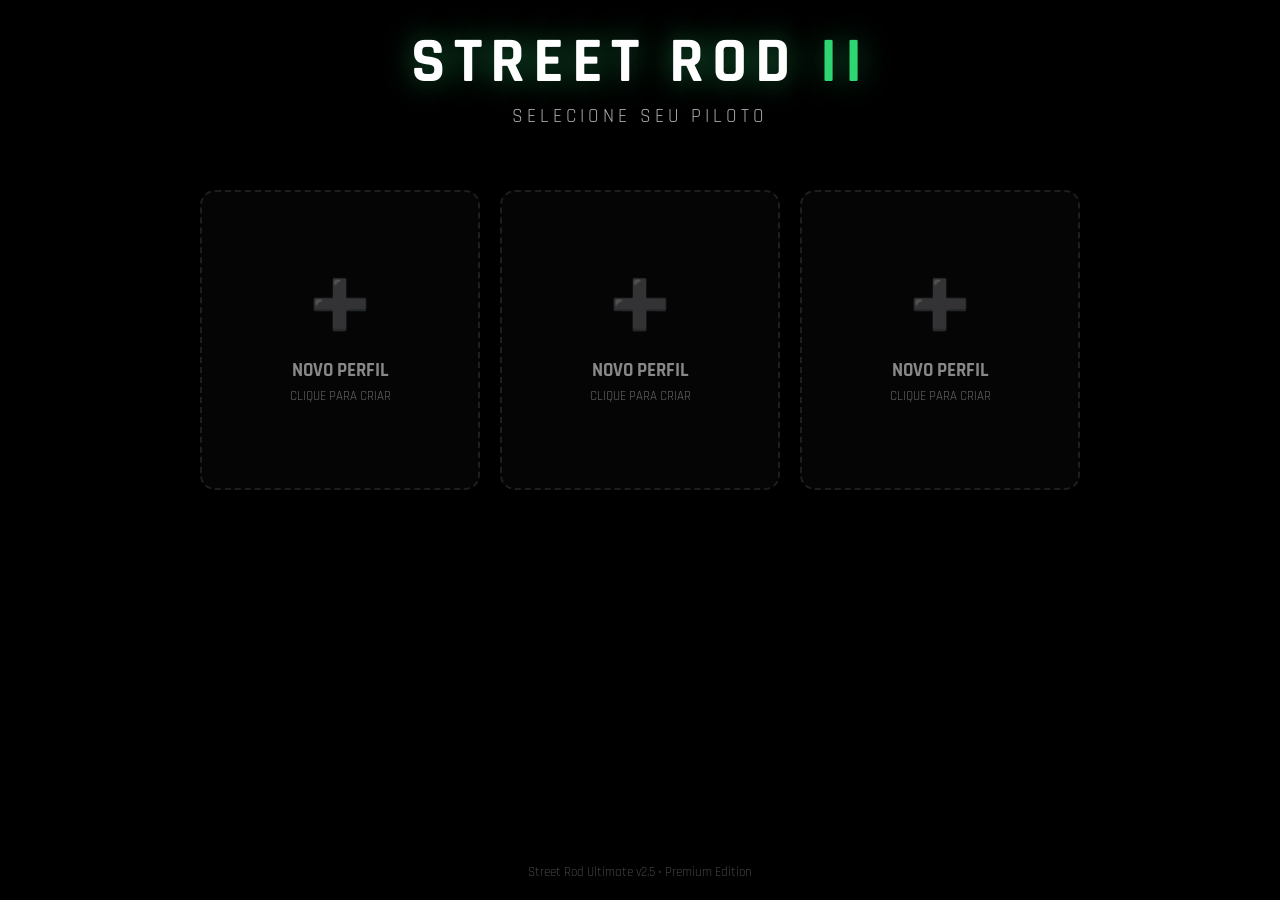
==== commit ae3a8fb3: "ajustes" ====
--- a/index.html
+++ b/index.html
@@ -201,8 +201,8 @@
       }
     </style>
 
-    <!-- Scripts ESSENCIAIS (apenas os básicos) -->
     <!-- Scripts ESSENCIAIS -->
+    <script src="js/System/AudioSystem.js"></script>
     <script src="js/System/ProfileManager.js"></script>
     <script src="js/System/EventSystem.js"></script>
 
--- a/style.css
+++ b/style.css
@@ -2,450 +2,464 @@
 
 /* Animações adicionais */
 @keyframes fadeInUp {
-    from {
-        opacity: 0;
-        transform: translateY(20px);
-    }
-
-    to {
-        opacity: 1;
-        transform: translateY(0);
-    }
+  from {
+    opacity: 0;
+    transform: translateY(20px);
+  }
+
+  to {
+    opacity: 1;
+    transform: translateY(0);
+  }
+}
+
+@keyframes anim-fade-up {
+  from {
+    opacity: 0;
+    transform: translateY(20px);
+  }
+
+  to {
+    opacity: 1;
+    transform: translateY(0);
+  }
 }
 
 @keyframes glow {
-
-    0%,
-    100% {
-        text-shadow: 0 0 10px currentColor;
-    }
-
-    50% {
-        text-shadow: 0 0 20px currentColor, 0 0 30px currentColor;
-    }
+  0%,
+  100% {
+    text-shadow: 0 0 10px currentColor;
+  }
+
+  50% {
+    text-shadow:
+      0 0 20px currentColor,
+      0 0 30px currentColor;
+  }
 }
 
 @keyframes shake {
-
-    0%,
-    100% {
-        transform: translateX(0);
-    }
-
-    10%,
-    30%,
-    50%,
-    70%,
-    90% {
-        transform: translateX(-5px);
-    }
-
-    20%,
-    40%,
-    60%,
-    80% {
-        transform: translateX(5px);
-    }
+  0%,
+  100% {
+    transform: translateX(0);
+  }
+
+  10%,
+  30%,
+  50%,
+  70%,
+  90% {
+    transform: translateX(-5px);
+  }
+
+  20%,
+  40%,
+  60%,
+  80% {
+    transform: translateX(5px);
+  }
 }
 
 /* Classes utilitárias */
 .fade-in {
-    animation: fadeIn 0.5s ease;
+  animation: fadeIn 0.5s ease;
 }
 
 .fade-in-up {
-    animation: fadeInUp 0.5s ease;
+  animation: fadeInUp 0.5s ease;
+}
+
+.anim-fade-up {
+  animation: anim-fade-up 0.5s ease;
 }
 
 .glow-text {
-    animation: glow 2s ease-in-out infinite;
+  animation: glow 2s ease-in-out infinite;
 }
 
 .shake {
-    animation: shake 0.5s ease;
+  animation: shake 0.5s ease;
 }
 
 /* Estilos para elementos específicos do jogo */
 .car-stat-bar {
-    position: relative;
-    width: 100%;
-    height: 8px;
-    background: rgba(255, 255, 255, 0.1);
-    border-radius: 4px;
-    overflow: hidden;
+  position: relative;
+  width: 100%;
+  height: 8px;
+  background: rgba(255, 255, 255, 0.1);
+  border-radius: 4px;
+  overflow: hidden;
 }
 
 .car-stat-fill {
-    height: 100%;
-    border-radius: 4px;
-    transition: width 0.3s ease;
+  height: 100%;
+  border-radius: 4px;
+  transition: width 0.3s ease;
 }
 
 /* Efeitos de hover para cards */
 .card-hover {
-    transition: all 0.3s ease;
+  transition: all 0.3s ease;
 }
 
 .card-hover:hover {
-    transform: translateY(-5px) scale(1.02);
-    box-shadow: 0 10px 30px rgba(0, 0, 0, 0.3);
+  transform: translateY(-5px) scale(1.02);
+  box-shadow: 0 10px 30px rgba(0, 0, 0, 0.3);
 }
 
 /* Gradientes comuns */
 .gradient-primary {
-    background: linear-gradient(135deg, #ff4757, #ff6b81);
+  background: linear-gradient(135deg, #ff4757, #ff6b81);
 }
 
 .gradient-secondary {
-    background: linear-gradient(135deg, #1e90ff, #00bfff);
+  background: linear-gradient(135deg, #1e90ff, #00bfff);
 }
 
 .gradient-success {
-    background: linear-gradient(135deg, #2ed573, #7bed9f);
+  background: linear-gradient(135deg, #2ed573, #7bed9f);
 }
 
 .gradient-warning {
-    background: linear-gradient(135deg, #ffa502, #ffbe76);
+  background: linear-gradient(135deg, #ffa502, #ffbe76);
 }
 
 .gradient-danger {
-    background: linear-gradient(135deg, #ff4757, #ff6b81);
+  background: linear-gradient(135deg, #ff4757, #ff6b81);
 }
 
 /* Textos com gradiente */
 .text-gradient {
-    background: linear-gradient(135deg, #ff4757, #ff6b81);
-    -webkit-background-clip: text;
-    -webkit-text-fill-color: transparent;
-    background-clip: text;
+  background: linear-gradient(135deg, #ff4757, #ff6b81);
+  -webkit-background-clip: text;
+  -webkit-text-fill-color: transparent;
+  background-clip: text;
 }
 
 /* Overlays */
 .overlay-dark {
-    background: rgba(0, 0, 0, 0.7);
-    backdrop-filter: blur(5px);
+  background: rgba(0, 0, 0, 0.7);
+  backdrop-filter: blur(5px);
 }
 
 .overlay-darker {
-    background: rgba(0, 0, 0, 0.9);
-    backdrop-filter: blur(10px);
+  background: rgba(0, 0, 0, 0.9);
+  backdrop-filter: blur(10px);
 }
 
 /* Badges */
 .badge {
-    display: inline-block;
-    padding: 4px 12px;
-    border-radius: 20px;
-    font-size: 12px;
-    font-weight: bold;
-    text-transform: uppercase;
-    letter-spacing: 0.5px;
+  display: inline-block;
+  padding: 4px 12px;
+  border-radius: 20px;
+  font-size: 12px;
+  font-weight: bold;
+  text-transform: uppercase;
+  letter-spacing: 0.5px;
 }
 
 .badge-primary {
-    background: #ff4757;
-    color: white;
+  background: #ff4757;
+  color: white;
 }
 
 .badge-secondary {
-    background: #1e90ff;
-    color: white;
+  background: #1e90ff;
+  color: white;
 }
 
 .badge-success {
-    background: #2ed573;
-    color: white;
+  background: #2ed573;
+  color: white;
 }
 
 .badge-warning {
-    background: #ffa502;
-    color: white;
+  background: #ffa502;
+  color: white;
 }
 
 .badge-danger {
-    background: #ff4757;
-    color: white;
+  background: #ff4757;
+  color: white;
 }
 
 /* Tooltips */
 .tooltip {
-    position: relative;
-    display: inline-block;
+  position: relative;
+  display: inline-block;
 }
 
 .tooltip .tooltip-text {
-    visibility: hidden;
-    width: 200px;
-    background: rgba(0, 0, 0, 0.9);
-    color: white;
-    text-align: center;
-    padding: 10px;
-    border-radius: 6px;
-    position: absolute;
-    z-index: 1;
-    bottom: 125%;
-    left: 50%;
-    transform: translateX(-50%);
-    opacity: 0;
-    transition: opacity 0.3s;
-    font-size: 12px;
-    font-weight: normal;
-    pointer-events: none;
+  visibility: hidden;
+  width: 200px;
+  background: rgba(0, 0, 0, 0.9);
+  color: white;
+  text-align: center;
+  padding: 10px;
+  border-radius: 6px;
+  position: absolute;
+  z-index: 1;
+  bottom: 125%;
+  left: 50%;
+  transform: translateX(-50%);
+  opacity: 0;
+  transition: opacity 0.3s;
+  font-size: 12px;
+  font-weight: normal;
+  pointer-events: none;
 }
 
 .tooltip:hover .tooltip-text {
-    visibility: visible;
-    opacity: 1;
+  visibility: visible;
+  opacity: 1;
 }
 
 /* Loading spinners */
 .spinner {
-    border: 3px solid rgba(255, 255, 255, 0.1);
-    border-radius: 50%;
-    border-top: 3px solid #ff4757;
-    width: 40px;
-    height: 40px;
-    animation: spin 1s linear infinite;
+  border: 3px solid rgba(255, 255, 255, 0.1);
+  border-radius: 50%;
+  border-top: 3px solid #ff4757;
+  width: 40px;
+  height: 40px;
+  animation: spin 1s linear infinite;
 }
 
 .spinner-small {
-    width: 20px;
-    height: 20px;
-    border-width: 2px;
+  width: 20px;
+  height: 20px;
+  border-width: 2px;
 }
 
 @keyframes spin {
-    0% {
-        transform: rotate(0deg);
-    }
-
-    100% {
-        transform: rotate(360deg);
-    }
+  0% {
+    transform: rotate(0deg);
+  }
+
+  100% {
+    transform: rotate(360deg);
+  }
 }
 
 /* Progress bars */
 .progress-container {
-    width: 100%;
-    height: 10px;
-    background: rgba(255, 255, 255, 0.1);
-    border-radius: 5px;
-    overflow: hidden;
+  width: 100%;
+  height: 10px;
+  background: rgba(255, 255, 255, 0.1);
+  border-radius: 5px;
+  overflow: hidden;
 }
 
 .progress-bar {
-    height: 100%;
-    border-radius: 5px;
-    transition: width 0.3s ease;
+  height: 100%;
+  border-radius: 5px;
+  transition: width 0.3s ease;
 }
 
 /* Grid system simples */
 .grid {
-    display: grid;
-    gap: 20px;
+  display: grid;
+  gap: 20px;
 }
 
 .grid-2 {
-    grid-template-columns: repeat(2, 1fr);
+  grid-template-columns: repeat(2, 1fr);
 }
 
 .grid-3 {
-    grid-template-columns: repeat(3, 1fr);
+  grid-template-columns: repeat(3, 1fr);
 }
 
 .grid-4 {
-    grid-template-columns: repeat(4, 1fr);
+  grid-template-columns: repeat(4, 1fr);
 }
 
 /* Flex utilities */
 .flex {
-    display: flex;
+  display: flex;
 }
 
 .flex-col {
-    flex-direction: column;
+  flex-direction: column;
 }
 
 .flex-center {
-    justify-content: center;
-    align-items: center;
+  justify-content: center;
+  align-items: center;
 }
 
 .flex-between {
-    justify-content: space-between;
+  justify-content: space-between;
 }
 
 .flex-around {
-    justify-content: space-around;
+  justify-content: space-around;
 }
 
 /* Espaçamentos */
 .m-0 {
-    margin: 0;
+  margin: 0;
 }
 
 .m-1 {
-    margin: 10px;
+  margin: 10px;
 }
 
 .m-2 {
-    margin: 20px;
+  margin: 20px;
 }
 
 .m-3 {
-    margin: 30px;
+  margin: 30px;
 }
 
 .mt-0 {
-    margin-top: 0;
+  margin-top: 0;
 }
 
 .mt-1 {
-    margin-top: 10px;
+  margin-top: 10px;
 }
 
 .mt-2 {
-    margin-top: 20px;
+  margin-top: 20px;
 }
 
 .mt-3 {
-    margin-top: 30px;
+  margin-top: 30px;
 }
 
 .mb-0 {
-    margin-bottom: 0;
+  margin-bottom: 0;
 }
 
 .mb-1 {
-    margin-bottom: 10px;
+  margin-bottom: 10px;
 }
 
 .mb-2 {
-    margin-bottom: 20px;
+  margin-bottom: 20px;
 }
 
 .mb-3 {
-    margin-bottom: 30px;
+  margin-bottom: 30px;
 }
 
 .p-0 {
-    padding: 0;
+  padding: 0;
 }
 
 .p-1 {
-    padding: 10px;
+  padding: 10px;
 }
 
 .p-2 {
-    padding: 20px;
+  padding: 20px;
 }
 
 .p-3 {
-    padding: 30px;
+  padding: 30px;
 }
 
 /* Text utilities */
 .text-center {
-    text-align: center;
+  text-align: center;
 }
 
 .text-left {
-    text-align: left;
+  text-align: left;
 }
 
 .text-right {
-    text-align: right;
+  text-align: right;
 }
 
 .text-sm {
-    font-size: 14px;
+  font-size: 14px;
 }
 
 .text-md {
-    font-size: 16px;
+  font-size: 16px;
 }
 
 .text-lg {
-    font-size: 20px;
+  font-size: 20px;
 }
 
 .text-xl {
-    font-size: 24px;
+  font-size: 24px;
 }
 
 .text-bold {
-    font-weight: bold;
+  font-weight: bold;
 }
 
 .text-light {
-    font-weight: 300;
+  font-weight: 300;
 }
 
 .text-primary {
-    color: #ff4757;
+  color: #ff4757;
 }
 
 .text-secondary {
-    color: #1e90ff;
+  color: #1e90ff;
 }
 
 .text-success {
-    color: #2ed573;
+  color: #2ed573;
 }
 
 .text-warning {
-    color: #ffa502;
+  color: #ffa502;
 }
 
 .text-danger {
-    color: #ff4757;
+  color: #ff4757;
 }
 
 .text-muted {
-    color: #aaa;
+  color: #aaa;
 }
 
 /* Responsividade */
 @media (max-width: 1200px) {
-    .grid-4 {
-        grid-template-columns: repeat(3, 1fr);
-    }
+  .grid-4 {
+    grid-template-columns: repeat(3, 1fr);
+  }
 }
 
 @media (max-width: 992px) {
-
-    .grid-3,
-    .grid-4 {
-        grid-template-columns: repeat(2, 1fr);
-    }
+  .grid-3,
+  .grid-4 {
+    grid-template-columns: repeat(2, 1fr);
+  }
 }
 
 @media (max-width: 768px) {
-
-    .grid-2,
-    .grid-3,
-    .grid-4 {
-        grid-template-columns: 1fr;
-    }
-
-    .flex {
-        flex-direction: column;
-    }
+  .grid-2,
+  .grid-3,
+  .grid-4 {
+    grid-template-columns: 1fr;
+  }
+
+  .flex {
+    flex-direction: column;
+  }
 }
 
 /* Estilos específicos para mobile */
 @media (max-width: 480px) {
-    .mobile-hide {
-        display: none !important;
-    }
-
-    .mobile-full {
-        width: 100% !important;
-    }
-
-    .mobile-text-center {
-        text-align: center !important;
-    }
+  .mobile-hide {
+    display: none !important;
+  }
+
+  .mobile-full {
+    width: 100% !important;
+  }
+
+  .mobile-text-center {
+    text-align: center !important;
+  }
 }
 
 /* ============================================
@@ -454,1746 +468,1746 @@
 
 /* Grid Images for GarageScreen Cards */
 .gr-image-card {
-    width: 100%;
-    height: 180px;
-    background: linear-gradient(135deg, rgba(0,0,0,0.4), rgba(0,0,0,0.6));
-    border-radius: 8px;
-    overflow: hidden;
-    display: flex;
-    align-items: center;
-    justify-content: center;
-    position: relative;
-    margin: 10px 0;
-    flex-shrink: 0;
+  width: 100%;
+  height: 180px;
+  background: linear-gradient(135deg, rgba(0, 0, 0, 0.4), rgba(0, 0, 0, 0.6));
+  border-radius: 8px;
+  overflow: hidden;
+  display: flex;
+  align-items: center;
+  justify-content: center;
+  position: relative;
+  margin: 10px 0;
+  flex-shrink: 0;
 }
 
 .gr-image-card img {
-    width: 100%;
-    height: 100%;
-    object-fit: cover;
-    transition: transform 0.3s ease;
-    display: block;
+  width: 100%;
+  height: 100%;
+  object-fit: cover;
+  transition: transform 0.3s ease;
+  display: block;
 }
 
 .gr-image-card:hover img {
-    transform: scale(1.05);
+  transform: scale(1.05);
 }
 
 .gr-icon-fallback {
-    font-size: 4rem;
-    filter: drop-shadow(0 0 15px rgba(52, 152, 219, 0.2));
-    position: absolute;
-    inset: 0;
-    display: flex;
-    align-items: center;
-    justify-content: center;
+  font-size: 4rem;
+  filter: drop-shadow(0 0 15px rgba(52, 152, 219, 0.2));
+  position: absolute;
+  inset: 0;
+  display: flex;
+  align-items: center;
+  justify-content: center;
 }
 
 /* Tabs System for GarageScreen Details Sidebar (Blue Theme) */
 .gr-tabs {
-    display: flex;
-    gap: 8px;
-    margin-bottom: 15px;
-    border-bottom: 2px solid rgba(255, 255, 255, 0.1);
-    padding-bottom: 10px;
-    flex-wrap: wrap;
+  display: flex;
+  gap: 8px;
+  margin-bottom: 15px;
+  border-bottom: 2px solid rgba(255, 255, 255, 0.1);
+  padding-bottom: 10px;
+  flex-wrap: wrap;
 }
 
 .gr-tab-btn {
-    padding: 8px 16px;
-    background: transparent;
-    border: none;
-    color: #aaa;
-    font-size: 0.85rem;
-    font-weight: 600;
-    cursor: pointer;
-    transition: all 0.3s ease;
-    border-bottom: 3px solid transparent;
-    font-family: 'Rajdhani', sans-serif;
-    text-transform: uppercase;
-    letter-spacing: 0.5px;
-    white-space: nowrap;
+  padding: 8px 16px;
+  background: transparent;
+  border: none;
+  color: #aaa;
+  font-size: 0.85rem;
+  font-weight: 600;
+  cursor: pointer;
+  transition: all 0.3s ease;
+  border-bottom: 3px solid transparent;
+  font-family: "Rajdhani", sans-serif;
+  text-transform: uppercase;
+  letter-spacing: 0.5px;
+  white-space: nowrap;
 }
 
 .gr-tab-btn:hover {
-    color: #fff;
+  color: #fff;
 }
 
 .gr-tab-btn.active {
-    color: #3498db;
-    border-bottom-color: #3498db;
-    box-shadow: 0 0 10px rgba(52, 152, 219, 0.2);
+  color: #3498db;
+  border-bottom-color: #3498db;
+  box-shadow: 0 0 10px rgba(52, 152, 219, 0.2);
 }
 
 .gr-tab-content {
-    display: none;
-    animation: fadeIn 0.3s ease;
+  display: none;
+  animation: fadeIn 0.3s ease;
 }
 
 .gr-tab-content.active {
-    display: block;
+  display: block;
 }
 
 /* Technical Specs Grid in GarageScreen */
 .gr-tech-specs-grid {
-    display: grid;
-    grid-template-columns: 1fr 1fr;
-    gap: 10px;
+  display: grid;
+  grid-template-columns: 1fr 1fr;
+  gap: 10px;
 }
 
 .gr-tech-spec-item {
-    background: rgba(255,255,255,0.03);
-    padding: 12px;
-    border-radius: 6px;
-    border-left: 2px solid #3498db;
+  background: rgba(255, 255, 255, 0.03);
+  padding: 12px;
+  border-radius: 6px;
+  border-left: 2px solid #3498db;
 }
 
 .gr-tech-spec-label {
-    font-size: 0.75rem;
-    color: #888;
-    margin-bottom: 4px;
-    text-transform: uppercase;
-    font-weight: bold;
+  font-size: 0.75rem;
+  color: #888;
+  margin-bottom: 4px;
+  text-transform: uppercase;
+  font-weight: bold;
 }
 
 .gr-tech-spec-value {
-    font-size: 1.2rem;
-    color: #fff;
-    font-weight: bold;
+  font-size: 1.2rem;
+  color: #fff;
+  font-weight: bold;
 }
 
 /* Details Tab Content */
 .gr-detail-block {
-    background: rgba(255,255,255,0.03);
-    padding: 12px;
-    border-radius: 6px;
-    margin-bottom: 10px;
-    display: grid;
-    gap: 8px;
+  background: rgba(255, 255, 255, 0.03);
+  padding: 12px;
+  border-radius: 6px;
+  margin-bottom: 10px;
+  display: grid;
+  gap: 8px;
 }
 
 .gr-detail-block-label {
-    font-size: 0.75rem;
-    color: #888;
-    text-transform: uppercase;
-    font-weight: bold;
+  font-size: 0.75rem;
+  color: #888;
+  text-transform: uppercase;
+  font-weight: bold;
 }
 
 .gr-detail-block-text {
-    color: #ccc;
-    font-size: 0.9rem;
-    line-height: 1.4;
+  color: #ccc;
+  font-size: 0.9rem;
+  line-height: 1.4;
 }
 
 .gr-history-block {
-    background: rgba(243, 156, 18, 0.1);
-    border-left: 3px solid #f39c12;
-    padding: 12px;
-    border-radius: 6px;
-    margin-bottom: 10px;
+  background: rgba(243, 156, 18, 0.1);
+  border-left: 3px solid #f39c12;
+  padding: 12px;
+  border-radius: 6px;
+  margin-bottom: 10px;
 }
 
 .gr-history-label {
-    font-size: 0.75rem;
-    color: #f39c12;
-    margin-bottom: 4px;
-    font-weight: bold;
-    text-transform: uppercase;
+  font-size: 0.75rem;
+  color: #f39c12;
+  margin-bottom: 4px;
+  font-weight: bold;
+  text-transform: uppercase;
 }
 
 .gr-history-text {
-    color: #ccc;
-    font-size: 0.9rem;
-    line-height: 1.4;
+  color: #ccc;
+  font-size: 0.9rem;
+  line-height: 1.4;
 }
 
 /* Responsive adjustments for GarageScreen */
 @media (max-width: 768px) {
-    .gr-tech-specs-grid {
-        grid-template-columns: 1fr;
-    }
-
-    .gr-tabs {
-        gap: 4px;
-    }
-
-    .gr-tab-btn {
-        padding: 6px 12px;
-        font-size: 0.75rem;
-    }
+  .gr-tech-specs-grid {
+    grid-template-columns: 1fr;
+  }
+
+  .gr-tabs {
+    gap: 4px;
+  }
+
+  .gr-tab-btn {
+    padding: 6px 12px;
+    font-size: 0.75rem;
+  }
 }
 
 /* Impressão */
 @media print {
-    .no-print {
-        display: none !important;
-    }
+  .no-print {
+    display: none !important;
+  }
 }
 
 /* Race Screen */
 .race-screen {
-    position: fixed;
-    top: 0;
-    left: 0;
-    width: 100%;
-    height: 100%;
-    background: #000;
-    z-index: 1000;
+  position: fixed;
+  top: 0;
+  left: 0;
+  width: 100%;
+  height: 100%;
+  background: #000;
+  z-index: 1000;
 }
 
 .race-container {
-    position: relative;
-    width: 100%;
-    height: 100%;
+  position: relative;
+  width: 100%;
+  height: 100%;
 }
 
 #raceCanvas {
-    position: absolute;
-    top: 0;
-    left: 0;
-    width: 100%;
-    height: 100%;
+  position: absolute;
+  top: 0;
+  left: 0;
+  width: 100%;
+  height: 100%;
 }
 
 .race-ui-overlay {
-    position: absolute;
-    top: 0;
-    left: 0;
-    width: 100%;
-    height: 100%;
-    pointer-events: none;
+  position: absolute;
+  top: 0;
+  left: 0;
+  width: 100%;
+  height: 100%;
+  pointer-events: none;
 }
 
 /* HUD Top */
 .race-hud-top {
-    position: absolute;
-    top: 10px;
-    left: 0;
-    width: 100%;
-    display: flex;
-    justify-content: space-between;
-    padding: 0 20px;
-    color: white;
-    font-family: 'Digital', monospace;
-    font-size: 24px;
-    text-shadow: 0 0 10px rgba(0, 0, 0, 0.8);
+  position: absolute;
+  top: 10px;
+  left: 0;
+  width: 100%;
+  display: flex;
+  justify-content: space-between;
+  padding: 0 20px;
+  color: white;
+  font-family: "Digital", monospace;
+  font-size: 24px;
+  text-shadow: 0 0 10px rgba(0, 0, 0, 0.8);
 }
 
 .race-timer,
 .race-distance,
 .race-position {
-    background: rgba(0, 0, 0, 0.6);
-    padding: 5px 15px;
-    border-radius: 10px;
-    border: 2px solid #3498db;
+  background: rgba(0, 0, 0, 0.6);
+  padding: 5px 15px;
+  border-radius: 10px;
+  border: 2px solid #3498db;
 }
 
 /* HUD Left */
 .race-hud-left {
-    position: absolute;
-    left: 20px;
-    bottom: 150px;
-    width: 200px;
-    color: white;
+  position: absolute;
+  left: 20px;
+  bottom: 150px;
+  width: 200px;
+  color: white;
 }
 
 .speedometer {
-    background: rgba(0, 0, 0, 0.7);
-    padding: 15px;
-    border-radius: 15px;
-    border: 2px solid #e74c3c;
-    margin-bottom: 15px;
+  background: rgba(0, 0, 0, 0.7);
+  padding: 15px;
+  border-radius: 15px;
+  border: 2px solid #e74c3c;
+  margin-bottom: 15px;
 }
 
 .speed-value {
-    font-size: 48px;
-    font-weight: bold;
-    text-align: center;
-    color: #2ecc71;
+  font-size: 48px;
+  font-weight: bold;
+  text-align: center;
+  color: #2ecc71;
 }
 
 .speed-unit {
-    text-align: center;
-    font-size: 14px;
-    margin-bottom: 10px;
+  text-align: center;
+  font-size: 14px;
+  margin-bottom: 10px;
 }
 
 .speed-bar {
-    width: 100%;
-    height: 20px;
-    background: #34495e;
-    border-radius: 10px;
-    overflow: hidden;
+  width: 100%;
+  height: 20px;
+  background: #34495e;
+  border-radius: 10px;
+  overflow: hidden;
 }
 
 .speed-fill {
-    height: 100%;
-    background: linear-gradient(90deg, #2ecc71, #f1c40f);
-    width: 0%;
-    transition: width 0.3s;
+  height: 100%;
+  background: linear-gradient(90deg, #2ecc71, #f1c40f);
+  width: 0%;
+  transition: width 0.3s;
 }
 
 .rpm-indicator {
-    background: rgba(0, 0, 0, 0.7);
-    padding: 15px;
-    border-radius: 15px;
-    border: 2px solid #f39c12;
+  background: rgba(0, 0, 0, 0.7);
+  padding: 15px;
+  border-radius: 15px;
+  border: 2px solid #f39c12;
 }
 
 .rpm-label {
-    text-align: center;
-    margin-bottom: 10px;
+  text-align: center;
+  margin-bottom: 10px;
 }
 
 .rpm-bar {
-    width: 100%;
-    height: 15px;
-    background: #34495e;
-    border-radius: 7px;
-    overflow: hidden;
-    margin-bottom: 10px;
+  width: 100%;
+  height: 15px;
+  background: #34495e;
+  border-radius: 7px;
+  overflow: hidden;
+  margin-bottom: 10px;
 }
 
 .rpm-fill {
-    height: 100%;
-    background: linear-gradient(90deg, #f39c12, #e74c3c);
-    width: 0%;
-    transition: width 0.3s;
+  height: 100%;
+  background: linear-gradient(90deg, #f39c12, #e74c3c);
+  width: 0%;
+  transition: width 0.3s;
 }
 
 .gear-display {
-    width: 40px;
-    height: 40px;
-    background: #2c3e50;
-    border-radius: 50%;
-    display: flex;
-    align-items: center;
-    justify-content: center;
-    font-size: 24px;
-    font-weight: bold;
-    color: white;
-    margin: 0 auto;
-    border: 2px solid #3498db;
+  width: 40px;
+  height: 40px;
+  background: #2c3e50;
+  border-radius: 50%;
+  display: flex;
+  align-items: center;
+  justify-content: center;
+  font-size: 24px;
+  font-weight: bold;
+  color: white;
+  margin: 0 auto;
+  border: 2px solid #3498db;
 }
 
 /* HUD Right */
 .race-hud-right {
-    position: absolute;
-    right: 20px;
-    bottom: 150px;
-    width: 200px;
-    color: white;
+  position: absolute;
+  right: 20px;
+  bottom: 150px;
+  width: 200px;
+  color: white;
 }
 
 .health-bar,
 .nitro-bar {
-    background: rgba(0, 0, 0, 0.7);
-    padding: 15px;
-    border-radius: 15px;
-    margin-bottom: 15px;
+  background: rgba(0, 0, 0, 0.7);
+  padding: 15px;
+  border-radius: 15px;
+  margin-bottom: 15px;
 }
 
 .health-bar {
-    border: 2px solid #2ecc71;
+  border: 2px solid #2ecc71;
 }
 
 .nitro-bar {
-    border: 2px solid #f1c40f;
+  border: 2px solid #f1c40f;
 }
 
 .health-label,
 .nitro-label {
-    text-align: center;
-    margin-bottom: 10px;
-    font-weight: bold;
+  text-align: center;
+  margin-bottom: 10px;
+  font-weight: bold;
 }
 
 .health-container,
 .nitro-container {
-    position: relative;
-    width: 100%;
-    height: 30px;
-    background: #34495e;
-    border-radius: 15px;
-    overflow: hidden;
+  position: relative;
+  width: 100%;
+  height: 30px;
+  background: #34495e;
+  border-radius: 15px;
+  overflow: hidden;
 }
 
 .health-fill {
-    height: 100%;
-    background: linear-gradient(90deg, #2ecc71, #e74c3c);
-    width: 100%;
-    transition: width 0.3s;
+  height: 100%;
+  background: linear-gradient(90deg, #2ecc71, #e74c3c);
+  width: 100%;
+  transition: width 0.3s;
 }
 
 .nitro-fill {
-    height: 100%;
-    background: linear-gradient(90deg, #3498db, #f1c40f);
-    width: 100%;
-    transition: width 0.3s;
+  height: 100%;
+  background: linear-gradient(90deg, #3498db, #f1c40f);
+  width: 100%;
+  transition: width 0.3s;
 }
 
 .health-text,
 .nitro-text {
-    position: absolute;
-    top: 0;
-    left: 0;
-    width: 100%;
-    height: 100%;
-    display: flex;
-    align-items: center;
-    justify-content: center;
-    font-weight: bold;
-    text-shadow: 0 0 5px rgba(0, 0, 0, 0.8);
+  position: absolute;
+  top: 0;
+  left: 0;
+  width: 100%;
+  height: 100%;
+  display: flex;
+  align-items: center;
+  justify-content: center;
+  font-weight: bold;
+  text-shadow: 0 0 5px rgba(0, 0, 0, 0.8);
 }
 
 .shield-indicator {
-    background: rgba(0, 0, 0, 0.7);
-    padding: 10px;
-    border-radius: 15px;
-    border: 2px solid #3498db;
-    display: flex;
-    align-items: center;
-    justify-content: center;
-    opacity: 0.5;
-    transition: opacity 0.3s;
+  background: rgba(0, 0, 0, 0.7);
+  padding: 10px;
+  border-radius: 15px;
+  border: 2px solid #3498db;
+  display: flex;
+  align-items: center;
+  justify-content: center;
+  opacity: 0.5;
+  transition: opacity 0.3s;
 }
 
 .shield-indicator.active {
-    opacity: 1;
-    animation: pulse 1s infinite;
+  opacity: 1;
+  animation: pulse 1s infinite;
 }
 
 .shield-icon {
-    font-size: 24px;
-    margin-right: 10px;
+  font-size: 24px;
+  margin-right: 10px;
 }
 
 @keyframes pulse {
-    0% {
-        box-shadow: 0 0 5px #3498db;
-    }
-
-    50% {
-        box-shadow: 0 0 20px #3498db;
-    }
-
-    100% {
-        box-shadow: 0 0 5px #3498db;
-    }
+  0% {
+    box-shadow: 0 0 5px #3498db;
+  }
+
+  50% {
+    box-shadow: 0 0 20px #3498db;
+  }
+
+  100% {
+    box-shadow: 0 0 5px #3498db;
+  }
 }
 
 /* Mini Mapa */
 .mini-map {
-    position: absolute;
-    top: 70px;
-    right: 20px;
-    width: 220px;
-    background: rgba(0, 0, 0, 0.8);
-    border-radius: 10px;
-    padding: 10px;
-    border: 2px solid #7f8c8d;
+  position: absolute;
+  top: 70px;
+  right: 20px;
+  width: 220px;
+  background: rgba(0, 0, 0, 0.8);
+  border-radius: 10px;
+  padding: 10px;
+  border: 2px solid #7f8c8d;
 }
 
 .map-title {
-    color: white;
-    text-align: center;
-    font-weight: bold;
-    margin-bottom: 10px;
+  color: white;
+  text-align: center;
+  font-weight: bold;
+  margin-bottom: 10px;
 }
 
 .map-container {
-    width: 200px;
-    height: 150px;
-    background: #2c3e50;
-    border-radius: 5px;
-    overflow: hidden;
-    margin-bottom: 10px;
+  width: 200px;
+  height: 150px;
+  background: #2c3e50;
+  border-radius: 5px;
+  overflow: hidden;
+  margin-bottom: 10px;
 }
 
 .map-legend {
-    display: flex;
-    justify-content: space-around;
-    color: white;
-    font-size: 12px;
+  display: flex;
+  justify-content: space-around;
+  color: white;
+  font-size: 12px;
 }
 
 .player-dot,
 .ai-dot {
-    display: inline-block;
-    width: 8px;
-    height: 8px;
-    border-radius: 50%;
-    margin-right: 5px;
+  display: inline-block;
+  width: 8px;
+  height: 8px;
+  border-radius: 50%;
+  margin-right: 5px;
 }
 
 .player-dot {
-    background: #2ecc71;
+  background: #2ecc71;
 }
 
 .ai-dot {
-    background: #e74c3c;
+  background: #e74c3c;
 }
 
 /* Posições */
 .positions-panel {
-    position: absolute;
-    top: 70px;
-    left: 20px;
-    width: 250px;
-    background: rgba(0, 0, 0, 0.8);
-    border-radius: 10px;
-    padding: 10px;
-    border: 2px solid #9b59b6;
-    max-height: 300px;
-    overflow-y: auto;
+  position: absolute;
+  top: 70px;
+  left: 20px;
+  width: 250px;
+  background: rgba(0, 0, 0, 0.8);
+  border-radius: 10px;
+  padding: 10px;
+  border: 2px solid #9b59b6;
+  max-height: 300px;
+  overflow-y: auto;
 }
 
 .positions-title {
-    color: white;
-    text-align: center;
-    font-weight: bold;
-    margin-bottom: 10px;
-    font-size: 18px;
+  color: white;
+  text-align: center;
+  font-weight: bold;
+  margin-bottom: 10px;
+  font-size: 18px;
 }
 
 .positions-list {
-    color: white;
+  color: white;
 }
 
 .position-item {
-    display: flex;
-    align-items: center;
-    padding: 5px;
-    margin-bottom: 5px;
-    background: rgba(255, 255, 255, 0.1);
-    border-radius: 5px;
+  display: flex;
+  align-items: center;
+  padding: 5px;
+  margin-bottom: 5px;
+  background: rgba(255, 255, 255, 0.1);
+  border-radius: 5px;
 }
 
 .position-item.player {
-    background: rgba(46, 204, 113, 0.3);
-    border: 1px solid #2ecc71;
+  background: rgba(46, 204, 113, 0.3);
+  border: 1px solid #2ecc71;
 }
 
 .position-rank {
-    width: 30px;
-    font-weight: bold;
-    text-align: center;
+  width: 30px;
+  font-weight: bold;
+  text-align: center;
 }
 
 .position-name {
-    flex: 1;
-    margin: 0 10px;
-    overflow: hidden;
-    text-overflow: ellipsis;
-    white-space: nowrap;
+  flex: 1;
+  margin: 0 10px;
+  overflow: hidden;
+  text-overflow: ellipsis;
+  white-space: nowrap;
 }
 
 .position-distance {
-    width: 60px;
-    text-align: right;
-    font-size: 12px;
+  width: 60px;
+  text-align: right;
+  font-size: 12px;
 }
 
 .position-health {
-    width: 40px;
-    height: 5px;
-    background: #34495e;
-    border-radius: 3px;
-    overflow: hidden;
-    margin-left: 10px;
+  width: 40px;
+  height: 5px;
+  background: #34495e;
+  border-radius: 3px;
+  overflow: hidden;
+  margin-left: 10px;
 }
 
 .position-health-bar {
-    height: 100%;
-    background: #2ecc71;
-    width: 100%;
+  height: 100%;
+  background: #2ecc71;
+  width: 100%;
 }
 
 /* Notificações */
 .race-notifications {
-    position: absolute;
-    top: 50%;
-    left: 50%;
-    transform: translate(-50%, -50%);
-    width: 400px;
-    pointer-events: none;
+  position: absolute;
+  top: 50%;
+  left: 50%;
+  transform: translate(-50%, -50%);
+  width: 400px;
+  pointer-events: none;
 }
 
 .notification {
-    background: rgba(0, 0, 0, 0.8);
-    color: white;
-    padding: 15px 25px;
-    border-radius: 10px;
-    margin-bottom: 10px;
-    text-align: center;
-    font-size: 24px;
-    font-weight: bold;
-    transform: translateY(20px);
-    opacity: 0;
-    transition: all 0.3s;
+  background: rgba(0, 0, 0, 0.8);
+  color: white;
+  padding: 15px 25px;
+  border-radius: 10px;
+  margin-bottom: 10px;
+  text-align: center;
+  font-size: 24px;
+  font-weight: bold;
+  transform: translateY(20px);
+  opacity: 0;
+  transition: all 0.3s;
 }
 
 .notification.show {
-    transform: translateY(0);
-    opacity: 1;
+  transform: translateY(0);
+  opacity: 1;
 }
 
 .notification.info {
-    border: 2px solid #3498db;
+  border: 2px solid #3498db;
 }
 
 .notification.warning {
-    border: 2px solid #e74c3c;
+  border: 2px solid #e74c3c;
 }
 
 .notification.powerup {
-    border: 2px solid #f1c40f;
+  border: 2px solid #f1c40f;
 }
 
 .notification.victory {
-    border: 2px solid #2ecc71;
-    animation: glow 1s infinite;
+  border: 2px solid #2ecc71;
+  animation: glow 1s infinite;
 }
 
 .notification.countdown {
-    font-size: 48px;
-    background: rgba(231, 76, 60, 0.9);
+  font-size: 48px;
+  background: rgba(231, 76, 60, 0.9);
 }
 
 .notification.go {
-    font-size: 48px;
-    background: rgba(46, 204, 113, 0.9);
+  font-size: 48px;
+  background: rgba(46, 204, 113, 0.9);
 }
 
 .notification.levelup {
-    border: 2px solid #9b59b6;
-    background: rgba(155, 89, 182, 0.9);
+  border: 2px solid #9b59b6;
+  background: rgba(155, 89, 182, 0.9);
 }
 
 @keyframes glow {
-    0% {
-        box-shadow: 0 0 10px #2ecc71;
-    }
-
-    50% {
-        box-shadow: 0 0 30px #2ecc71;
-    }
-
-    100% {
-        box-shadow: 0 0 10px #2ecc71;
-    }
+  0% {
+    box-shadow: 0 0 10px #2ecc71;
+  }
+
+  50% {
+    box-shadow: 0 0 30px #2ecc71;
+  }
+
+  100% {
+    box-shadow: 0 0 10px #2ecc71;
+  }
 }
 
 /* Controles Mobile */
 .mobile-controls {
-    position: absolute;
-    bottom: 20px;
-    left: 50%;
-    transform: translateX(-50%);
-    display: none;
-    /* Oculto por padrão, visível apenas em mobile */
-    pointer-events: auto;
+  position: absolute;
+  bottom: 20px;
+  left: 50%;
+  transform: translateX(-50%);
+  display: none;
+  /* Oculto por padrão, visível apenas em mobile */
+  pointer-events: auto;
 }
 
 @media (max-width: 768px) {
-    .mobile-controls {
-        display: block;
-    }
-
-    .race-hud-left,
-    .race-hud-right {
-        bottom: 200px;
-    }
+  .mobile-controls {
+    display: block;
+  }
+
+  .race-hud-left,
+  .race-hud-right {
+    bottom: 200px;
+  }
 }
 
 .mobile-controls-row {
-    display: flex;
-    justify-content: center;
-    gap: 20px;
-    margin-bottom: 10px;
+  display: flex;
+  justify-content: center;
+  gap: 20px;
+  margin-bottom: 10px;
 }
 
 .mobile-btn {
-    width: 70px;
-    height: 70px;
-    border-radius: 50%;
-    background: rgba(0, 0, 0, 0.7);
-    border: 3px solid white;
-    color: white;
-    font-size: 24px;
-    display: flex;
-    align-items: center;
-    justify-content: center;
-    cursor: pointer;
-    user-select: none;
-    transition: all 0.1s;
+  width: 70px;
+  height: 70px;
+  border-radius: 50%;
+  background: rgba(0, 0, 0, 0.7);
+  border: 3px solid white;
+  color: white;
+  font-size: 24px;
+  display: flex;
+  align-items: center;
+  justify-content: center;
+  cursor: pointer;
+  user-select: none;
+  transition: all 0.1s;
 }
 
 .mobile-btn:active {
-    background: rgba(255, 255, 255, 0.3);
-    transform: scale(0.95);
+  background: rgba(255, 255, 255, 0.3);
+  transform: scale(0.95);
 }
 
 .mobile-btn.active {
-    background: rgba(52, 152, 219, 0.7);
+  background: rgba(52, 152, 219, 0.7);
 }
 
 .nitro-btn {
-    background: rgba(241, 196, 15, 0.7);
+  background: rgba(241, 196, 15, 0.7);
 }
 
 .pause-btn {
-    background: rgba(231, 76, 60, 0.7);
+  background: rgba(231, 76, 60, 0.7);
 }
 
 /* Pause Screen */
 .pause-screen,
 .results-screen {
-    position: absolute;
-    top: 0;
-    left: 0;
-    width: 100%;
-    height: 100%;
-    background: rgba(0, 0, 0, 0.8);
-    display: flex;
-    align-items: center;
-    justify-content: center;
-    z-index: 2000;
+  position: absolute;
+  top: 0;
+  left: 0;
+  width: 100%;
+  height: 100%;
+  background: rgba(0, 0, 0, 0.8);
+  display: flex;
+  align-items: center;
+  justify-content: center;
+  z-index: 2000;
 }
 
 .pause-screen.hidden,
 .results-screen.hidden {
-    display: none;
+  display: none;
 }
 
 .pause-content,
 .results-content {
-    background: linear-gradient(135deg, #2c3e50, #34495e);
-    padding: 40px;
-    border-radius: 20px;
-    border: 5px solid #3498db;
-    max-width: 500px;
-    width: 90%;
-    color: white;
-    text-align: center;
+  background: linear-gradient(135deg, #2c3e50, #34495e);
+  padding: 40px;
+  border-radius: 20px;
+  border: 5px solid #3498db;
+  max-width: 500px;
+  width: 90%;
+  color: white;
+  text-align: center;
 }
 
 .pause-content h2,
 .results-content h2 {
-    color: #f1c40f;
-    margin-bottom: 30px;
-    font-size: 36px;
+  color: #f1c40f;
+  margin-bottom: 30px;
+  font-size: 36px;
 }
 
 .pause-option,
 .results-btn {
-    display: block;
-    width: 100%;
-    padding: 15px;
-    margin: 10px 0;
-    background: #3498db;
-    color: white;
-    border: none;
-    border-radius: 10px;
-    font-size: 18px;
-    cursor: pointer;
-    transition: all 0.3s;
+  display: block;
+  width: 100%;
+  padding: 15px;
+  margin: 10px 0;
+  background: #3498db;
+  color: white;
+  border: none;
+  border-radius: 10px;
+  font-size: 18px;
+  cursor: pointer;
+  transition: all 0.3s;
 }
 
 .pause-option:hover,
 .results-btn:hover {
-    background: #2980b9;
-    transform: translateY(-2px);
+  background: #2980b9;
+  transform: translateY(-2px);
 }
 
 .restart-btn {
-    background: #2ecc71;
+  background: #2ecc71;
 }
 
 .settings-btn {
-    background: #9b59b6;
+  background: #9b59b6;
 }
 
 .quit-btn,
 .garage-btn {
-    background: #e74c3c;
+  background: #e74c3c;
 }
 
 /* Results Screen */
 .result-stats {
-    background: rgba(0, 0, 0, 0.3);
-    padding: 20px;
-    border-radius: 10px;
-    margin: 20px 0;
+  background: rgba(0, 0, 0, 0.3);
+  padding: 20px;
+  border-radius: 10px;
+  margin: 20px 0;
 }
 
 .result-stat {
-    display: flex;
-    justify-content: space-between;
-    padding: 10px 0;
-    border-bottom: 1px solid rgba(255, 255, 255, 0.1);
+  display: flex;
+  justify-content: space-between;
+  padding: 10px 0;
+  border-bottom: 1px solid rgba(255, 255, 255, 0.1);
 }
 
 .result-stat:last-child {
-    border-bottom: none;
+  border-bottom: none;
 }
 
 .result-stat.total-reward {
-    font-size: 24px;
-    font-weight: bold;
-    color: #f1c40f;
-    margin-top: 10px;
+  font-size: 24px;
+  font-weight: bold;
+  color: #f1c40f;
+  margin-top: 10px;
 }
 
 .result-value {
-    font-weight: bold;
+  font-weight: bold;
 }
 
 .result-value.position {
-    color: #2ecc71;
+  color: #2ecc71;
 }
 
 .result-value.time {
-    color: #3498db;
+  color: #3498db;
 }
 
 .result-value.top-speed {
-    color: #e74c3c;
+  color: #e74c3c;
 }
 
 .result-value.damage {
-    color: #f39c12;
+  color: #f39c12;
 }
 
 .result-value.money {
-    color: #2ecc71;
+  color: #2ecc71;
 }
 
 .achievements-earned {
-    margin: 20px 0;
+  margin: 20px 0;
 }
 
 .achievements-earned h3 {
-    color: #f1c40f;
-    margin-bottom: 15px;
+  color: #f1c40f;
+  margin-bottom: 15px;
 }
 
 .achievements-list {
-    max-height: 200px;
-    overflow-y: auto;
+  max-height: 200px;
+  overflow-y: auto;
 }
 
 .achievement-item {
-    display: flex;
-    align-items: center;
-    background: rgba(0, 0, 0, 0.3);
-    padding: 10px;
-    margin-bottom: 10px;
-    border-radius: 10px;
-    border-left: 5px solid #f1c40f;
+  display: flex;
+  align-items: center;
+  background: rgba(0, 0, 0, 0.3);
+  padding: 10px;
+  margin-bottom: 10px;
+  border-radius: 10px;
+  border-left: 5px solid #f1c40f;
 }
 
 .achievement-icon {
-    font-size: 24px;
-    margin-right: 15px;
+  font-size: 24px;
+  margin-right: 15px;
 }
 
 .achievement-info {
-    flex: 1;
-    text-align: left;
+  flex: 1;
+  text-align: left;
 }
 
 .achievement-title {
-    font-weight: bold;
-    color: #f1c40f;
+  font-weight: bold;
+  color: #f1c40f;
 }
 
 .achievement-desc {
-    font-size: 12px;
-    color: #bdc3c7;
+  font-size: 12px;
+  color: #bdc3c7;
 }
 
 .achievement-reward {
-    color: #2ecc71;
-    font-weight: bold;
+  color: #2ecc71;
+  font-weight: bold;
 }
 
 .no-achievements {
-    color: #bdc3c7;
-    font-style: italic;
-    padding: 20px;
+  color: #bdc3c7;
+  font-style: italic;
+  padding: 20px;
 }
 
 .results-buttons {
-    display: flex;
-    gap: 10px;
-    margin-top: 20px;
+  display: flex;
+  gap: 10px;
+  margin-top: 20px;
 }
 
 .results-btn {
-    flex: 1;
+  flex: 1;
 }
 
 /* Modo Noturno */
 body.night-mode {
-    filter: brightness(0.7) contrast(1.2);
+  filter: brightness(0.7) contrast(1.2);
 }
 
 /* Animações */
 @keyframes fadeIn {
-    from {
-        opacity: 0;
-    }
-
-    to {
-        opacity: 1;
-    }
+  from {
+    opacity: 0;
+  }
+
+  to {
+    opacity: 1;
+  }
 }
 
 .race-screen {
-    animation: fadeIn 0.5s;
+  animation: fadeIn 0.5s;
 }
 
 /* GARAGE SCREEN STYLES */
 .garage-screen {
-    padding: 20px;
-    background: linear-gradient(135deg, #1a1a2e 0%, #16213e 100%);
-    color: white;
-    min-height: 100vh;
+  padding: 20px;
+  background: linear-gradient(135deg, #1a1a2e 0%, #16213e 100%);
+  color: white;
+  min-height: 100vh;
 }
 
 .garage-content {
-    display: flex;
-    flex-direction: column;
-    gap: 30px;
-    max-width: 1200px;
-    margin: 0 auto;
+  display: flex;
+  flex-direction: column;
+  gap: 30px;
+  max-width: 1200px;
+  margin: 0 auto;
 }
 
 .car-display-section {
-    background: rgba(255, 255, 255, 0.1);
-    border-radius: 15px;
-    padding: 25px;
-    backdrop-filter: blur(10px);
-    border: 1px solid rgba(255, 255, 255, 0.2);
+  background: rgba(255, 255, 255, 0.1);
+  border-radius: 15px;
+  padding: 25px;
+  backdrop-filter: blur(10px);
+  border: 1px solid rgba(255, 255, 255, 0.2);
 }
 
 .car-view {
-    display: flex;
-    align-items: center;
-    gap: 40px;
-    margin-bottom: 25px;
+  display: flex;
+  align-items: center;
+  gap: 40px;
+  margin-bottom: 25px;
 }
 
 .car-image {
-    flex: 0 0 200px;
-    height: 150px;
-    background: rgba(0, 0, 0, 0.3);
-    border-radius: 10px;
-    display: flex;
-    flex-direction: column;
-    align-items: center;
-    justify-content: center;
-    border: 2px solid #00ff88;
+  flex: 0 0 200px;
+  height: 150px;
+  background: rgba(0, 0, 0, 0.3);
+  border-radius: 10px;
+  display: flex;
+  flex-direction: column;
+  align-items: center;
+  justify-content: center;
+  border: 2px solid #00ff88;
 }
 
 .car-emoji {
-    font-size: 4rem;
-    margin-bottom: 10px;
+  font-size: 4rem;
+  margin-bottom: 10px;
 }
 
 .car-level {
-    background: #00ff88;
-    color: #000;
-    padding: 3px 10px;
-    border-radius: 20px;
-    font-weight: bold;
-    font-size: 0.9rem;
+  background: #00ff88;
+  color: #000;
+  padding: 3px 10px;
+  border-radius: 20px;
+  font-weight: bold;
+  font-size: 0.9rem;
 }
 
 .car-stats {
-    flex: 1;
+  flex: 1;
 }
 
 .car-stats h3 {
-    margin: 0 0 20px 0;
-    color: #00ff88;
-    font-size: 1.8rem;
+  margin: 0 0 20px 0;
+  color: #00ff88;
+  font-size: 1.8rem;
 }
 
 .stats-grid {
-    display: grid;
-    grid-template-columns: repeat(2, 1fr);
-    gap: 15px;
+  display: grid;
+  grid-template-columns: repeat(2, 1fr);
+  gap: 15px;
 }
 
 .stat {
-    background: rgba(0, 0, 0, 0.3);
-    padding: 10px 15px;
-    border-radius: 8px;
-    border-left: 4px solid #00ff88;
+  background: rgba(0, 0, 0, 0.3);
+  padding: 10px 15px;
+  border-radius: 8px;
+  border-left: 4px solid #00ff88;
 }
 
 .stat-label {
-    display: block;
-    font-size: 0.9rem;
-    color: #aaa;
-    margin-bottom: 5px;
+  display: block;
+  font-size: 0.9rem;
+  color: #aaa;
+  margin-bottom: 5px;
 }
 
 .stat-value {
-    font-size: 1.5rem;
-    font-weight: bold;
-    color: #fff;
+  font-size: 1.5rem;
+  font-weight: bold;
+  color: #fff;
 }
 
 .car-navigation {
-    display: flex;
-    justify-content: center;
-    gap: 20px;
+  display: flex;
+  justify-content: center;
+  gap: 20px;
 }
 
 .btn-nav,
 .btn-select {
-    padding: 12px 25px;
-    border: none;
-    border-radius: 8px;
-    font-size: 1rem;
-    font-weight: bold;
-    cursor: pointer;
-    transition: all 0.3s;
+  padding: 12px 25px;
+  border: none;
+  border-radius: 8px;
+  font-size: 1rem;
+  font-weight: bold;
+  cursor: pointer;
+  transition: all 0.3s;
 }
 
 .btn-nav {
-    background: rgba(255, 255, 255, 0.1);
-    color: white;
-    min-width: 120px;
+  background: rgba(255, 255, 255, 0.1);
+  color: white;
+  min-width: 120px;
 }
 
 .btn-select {
-    background: linear-gradient(135deg, #00ff88 0%, #00cc66 100%);
-    color: black;
-    min-width: 200px;
+  background: linear-gradient(135deg, #00ff88 0%, #00cc66 100%);
+  color: black;
+  min-width: 200px;
 }
 
 .btn-nav:hover {
-    background: rgba(255, 255, 255, 0.2);
+  background: rgba(255, 255, 255, 0.2);
 }
 
 .btn-select:hover {
-    transform: scale(1.05);
-    box-shadow: 0 0 20px rgba(0, 255, 136, 0.5);
+  transform: scale(1.05);
+  box-shadow: 0 0 20px rgba(0, 255, 136, 0.5);
 }
 
 .cars-list-section {
-    background: rgba(255, 255, 255, 0.05);
-    border-radius: 15px;
-    padding: 25px;
+  background: rgba(255, 255, 255, 0.05);
+  border-radius: 15px;
+  padding: 25px;
 }
 
 .cars-list-section h2 {
-    margin-top: 0;
-    color: #00ff88;
-    text-align: center;
-    margin-bottom: 25px;
+  margin-top: 0;
+  color: #00ff88;
+  text-align: center;
+  margin-bottom: 25px;
 }
 
 .cars-grid {
-    display: grid;
-    grid-template-columns: repeat(auto-fill, minmax(250px, 1fr));
-    gap: 20px;
-    margin-bottom: 30px;
+  display: grid;
+  grid-template-columns: repeat(auto-fill, minmax(250px, 1fr));
+  gap: 20px;
+  margin-bottom: 30px;
 }
 
 .car-item {
-    background: rgba(255, 255, 255, 0.1);
-    border-radius: 10px;
-    padding: 15px;
-    display: flex;
-    align-items: center;
-    gap: 15px;
-    cursor: pointer;
-    transition: all 0.3s;
-    border: 2px solid transparent;
+  background: rgba(255, 255, 255, 0.1);
+  border-radius: 10px;
+  padding: 15px;
+  display: flex;
+  align-items: center;
+  gap: 15px;
+  cursor: pointer;
+  transition: all 0.3s;
+  border: 2px solid transparent;
 }
 
 .car-item:hover {
-    background: rgba(255, 255, 255, 0.15);
-    transform: translateY(-3px);
+  background: rgba(255, 255, 255, 0.15);
+  transform: translateY(-3px);
 }
 
 .car-item.selected {
-    border-color: #00ff88;
-    background: rgba(0, 255, 136, 0.1);
+  border-color: #00ff88;
+  background: rgba(0, 255, 136, 0.1);
 }
 
 .car-icon {
-    font-size: 2.5rem;
+  font-size: 2.5rem;
 }
 
 .car-info h4 {
-    margin: 0 0 5px 0;
-    color: white;
+  margin: 0 0 5px 0;
+  color: white;
 }
 
 .car-model {
-    margin: 0 0 10px 0;
-    color: #aaa;
-    font-size: 0.9rem;
+  margin: 0 0 10px 0;
+  color: #aaa;
+  font-size: 0.9rem;
 }
 
 .car-quick-stats {
-    display: flex;
-    gap: 10px;
+  display: flex;
+  gap: 10px;
 }
 
 .stat-badge {
-    background: rgba(0, 0, 0, 0.3);
-    padding: 3px 8px;
-    border-radius: 12px;
-    font-size: 0.8rem;
+  background: rgba(0, 0, 0, 0.3);
+  padding: 3px 8px;
+  border-radius: 12px;
+  font-size: 0.8rem;
 }
 
 .selected-indicator {
-    margin-left: auto;
-    background: #00ff88;
-    color: black;
-    padding: 3px 10px;
-    border-radius: 15px;
-    font-size: 0.8rem;
-    font-weight: bold;
+  margin-left: auto;
+  background: #00ff88;
+  color: black;
+  padding: 3px 10px;
+  border-radius: 15px;
+  font-size: 0.8rem;
+  font-weight: bold;
 }
 
 .no-cars {
-    grid-column: 1 / -1;
-    text-align: center;
-    padding: 40px;
-    background: rgba(0, 0, 0, 0.3);
-    border-radius: 10px;
+  grid-column: 1 / -1;
+  text-align: center;
+  padding: 40px;
+  background: rgba(0, 0, 0, 0.3);
+  border-radius: 10px;
 }
 
 .btn-buy {
-    background: linear-gradient(135deg, #ff9900 0%, #ff6600 100%);
-    color: white;
-    border: none;
-    padding: 12px 30px;
-    border-radius: 8px;
-    font-size: 1rem;
-    font-weight: bold;
-    cursor: pointer;
-    margin-top: 20px;
+  background: linear-gradient(135deg, #ff9900 0%, #ff6600 100%);
+  color: white;
+  border: none;
+  padding: 12px 30px;
+  border-radius: 8px;
+  font-size: 1rem;
+  font-weight: bold;
+  cursor: pointer;
+  margin-top: 20px;
 }
 
 .garage-actions {
-    display: flex;
-    justify-content: center;
-    gap: 20px;
-    flex-wrap: wrap;
+  display: flex;
+  justify-content: center;
+  gap: 20px;
+  flex-wrap: wrap;
 }
 
 .btn-action {
-    background: linear-gradient(135deg, #667eea 0%, #764ba2 100%);
-    color: white;
-    border: none;
-    padding: 15px 30px;
-    border-radius: 10px;
-    font-size: 1rem;
-    font-weight: bold;
-    cursor: pointer;
-    min-width: 200px;
-    transition: all 0.3s;
+  background: linear-gradient(135deg, #667eea 0%, #764ba2 100%);
+  color: white;
+  border: none;
+  padding: 15px 30px;
+  border-radius: 10px;
+  font-size: 1rem;
+  font-weight: bold;
+  cursor: pointer;
+  min-width: 200px;
+  transition: all 0.3s;
 }
 
 .btn-action:hover {
-    transform: translateY(-3px);
-    box-shadow: 0 10px 20px rgba(0, 0, 0, 0.2);
+  transform: translateY(-3px);
+  box-shadow: 0 10px 20px rgba(0, 0, 0, 0.2);
 }
 
 .btn-action:disabled {
-    opacity: 0.5;
-    cursor: not-allowed;
-    transform: none !important;
+  opacity: 0.5;
+  cursor: not-allowed;
+  transform: none !important;
 }
 
 /* Header da Garagem */
 .header-info {
-    display: flex;
-    align-items: center;
-    gap: 20px;
+  display: flex;
+  align-items: center;
+  gap: 20px;
 }
 
 .money {
-    background: linear-gradient(135deg, #f6d365 0%, #fda085 100%);
-    padding: 8px 15px;
-    border-radius: 20px;
-    font-weight: bold;
-    color: #000;
-    font-size: 1.1rem;
+  background: linear-gradient(135deg, #f6d365 0%, #fda085 100%);
+  padding: 8px 15px;
+  border-radius: 20px;
+  font-weight: bold;
+  color: #000;
+  font-size: 1.1rem;
 }
 
 /* RACE SELECTION SCREEN STYLES */
 .race-selection-screen {
-    padding: 20px;
-    background: linear-gradient(135deg, #0c2461 0%, #1e3799 100%);
-    color: white;
-    min-height: 100vh;
+  padding: 20px;
+  background: linear-gradient(135deg, #0c2461 0%, #1e3799 100%);
+  color: white;
+  min-height: 100vh;
 }
 
 .selection-container {
-    display: grid;
-    grid-template-columns: 1fr 1.5fr;
-    gap: 30px;
-    max-width: 1400px;
-    margin: 0 auto 30px;
+  display: grid;
+  grid-template-columns: 1fr 1.5fr;
+  gap: 30px;
+  max-width: 1400px;
+  margin: 0 auto 30px;
 }
 
 /* Coluna de Pistas */
 .tracks-column {
-    background: rgba(255, 255, 255, 0.05);
-    border-radius: 15px;
-    padding: 20px;
-    border: 1px solid rgba(255, 255, 255, 0.1);
+  background: rgba(255, 255, 255, 0.05);
+  border-radius: 15px;
+  padding: 20px;
+  border: 1px solid rgba(255, 255, 255, 0.1);
 }
 
 .section-header {
-    display: flex;
-    justify-content: space-between;
-    align-items: center;
-    margin-bottom: 20px;
-    padding-bottom: 15px;
-    border-bottom: 2px solid rgba(255, 255, 255, 0.1);
+  display: flex;
+  justify-content: space-between;
+  align-items: center;
+  margin-bottom: 20px;
+  padding-bottom: 15px;
+  border-bottom: 2px solid rgba(255, 255, 255, 0.1);
 }
 
 .section-header h2 {
-    margin: 0;
-    color: #00ff88;
-    font-size: 1.4rem;
+  margin: 0;
+  color: #00ff88;
+  font-size: 1.4rem;
 }
 
 .unlocked-info {
-    text-align: right;
-    font-size: 0.9rem;
-    color: #aaa;
+  text-align: right;
+  font-size: 0.9rem;
+  color: #aaa;
 }
 
 .unlocked-count {
-    display: block;
-    font-size: 1.8rem;
-    font-weight: bold;
-    color: #00ff88;
+  display: block;
+  font-size: 1.8rem;
+  font-weight: bold;
+  color: #00ff88;
 }
 
 .tracks-list {
-    display: flex;
-    flex-direction: column;
-    gap: 15px;
-    max-height: 600px;
-    overflow-y: auto;
-    padding-right: 10px;
+  display: flex;
+  flex-direction: column;
+  gap: 15px;
+  max-height: 600px;
+  overflow-y: auto;
+  padding-right: 10px;
 }
 
 /* Scrollbar personalizada */
 .tracks-list::-webkit-scrollbar {
-    width: 8px;
+  width: 8px;
 }
 
 .tracks-list::-webkit-scrollbar-track {
-    background: rgba(0, 0, 0, 0.2);
-    border-radius: 4px;
+  background: rgba(0, 0, 0, 0.2);
+  border-radius: 4px;
 }
 
 .tracks-list::-webkit-scrollbar-thumb {
-    background: #00ff88;
-    border-radius: 4px;
+  background: #00ff88;
+  border-radius: 4px;
 }
 
 .track-item {
-    background: rgba(255, 255, 255, 0.08);
-    border-radius: 10px;
-    padding: 15px;
-    display: flex;
-    align-items: center;
-    gap: 15px;
-    cursor: pointer;
-    transition: all 0.3s;
-    border: 2px solid transparent;
-    position: relative;
-    overflow: hidden;
+  background: rgba(255, 255, 255, 0.08);
+  border-radius: 10px;
+  padding: 15px;
+  display: flex;
+  align-items: center;
+  gap: 15px;
+  cursor: pointer;
+  transition: all 0.3s;
+  border: 2px solid transparent;
+  position: relative;
+  overflow: hidden;
 }
 
 .track-item:hover {
-    background: rgba(255, 255, 255, 0.12);
-    transform: translateX(5px);
+  background: rgba(255, 255, 255, 0.12);
+  transform: translateX(5px);
 }
 
 .track-item.selected {
-    border-color: #00ff88;
-    background: rgba(0, 255, 136, 0.1);
+  border-color: #00ff88;
+  background: rgba(0, 255, 136, 0.1);
 }
 
 .track-item.locked {
-    opacity: 0.6;
-    cursor: not-allowed;
+  opacity: 0.6;
+  cursor: not-allowed;
 }
 
 .track-icon {
-    width: 50px;
-    height: 50px;
-    border-radius: 10px;
-    display: flex;
-    align-items: center;
-    justify-content: center;
-    font-size: 2rem;
-    flex-shrink: 0;
+  width: 50px;
+  height: 50px;
+  border-radius: 10px;
+  display: flex;
+  align-items: center;
+  justify-content: center;
+  font-size: 2rem;
+  flex-shrink: 0;
 }
 
 .track-info {
-    flex: 1;
+  flex: 1;
 }
 
 .track-info h4 {
-    margin: 0 0 8px 0;
-    font-size: 1.1rem;
+  margin: 0 0 8px 0;
+  font-size: 1.1rem;
 }
 
 .track-meta {
-    display: flex;
-    gap: 15px;
-    font-size: 0.85rem;
-    color: #aaa;
+  display: flex;
+  gap: 15px;
+  font-size: 0.85rem;
+  color: #aaa;
 }
 
 .track-diff {
-    font-weight: bold;
+  font-weight: bold;
 }
 
 .track-diff.easy {
-    color: #00ff88;
+  color: #00ff88;
 }
 
 .track-diff.medium {
-    color: #ffcc00;
+  color: #ffcc00;
 }
 
 .track-diff.hard {
-    color: #ff4444;
+  color: #ff4444;
 }
 
 .track-diff.expert {
-    color: #ff00ff;
+  color: #ff00ff;
 }
 
 .locked-overlay {
-    position: absolute;
-    top: 0;
-    left: 0;
-    right: 0;
-    bottom: 0;
-    background: rgba(0, 0, 0, 0.7);
-    display: flex;
-    flex-direction: column;
-    align-items: center;
-    justify-content: center;
-    border-radius: 10px;
+  position: absolute;
+  top: 0;
+  left: 0;
+  right: 0;
+  bottom: 0;
+  background: rgba(0, 0, 0, 0.7);
+  display: flex;
+  flex-direction: column;
+  align-items: center;
+  justify-content: center;
+  border-radius: 10px;
 }
 
 .lock-icon {
-    font-size: 1.5rem;
-    margin-bottom: 5px;
+  font-size: 1.5rem;
+  margin-bottom: 5px;
 }
 
 .track-prize {
-    background: linear-gradient(135deg, #f6d365 0%, #fda085 100%);
-    color: #000;
-    padding: 8px 12px;
-    border-radius: 20px;
-    font-weight: bold;
-    font-size: 0.9rem;
-    white-space: nowrap;
+  background: linear-gradient(135deg, #f6d365 0%, #fda085 100%);
+  color: #000;
+  padding: 8px 12px;
+  border-radius: 20px;
+  font-weight: bold;
+  font-size: 0.9rem;
+  white-space: nowrap;
 }
 
 /* Coluna de Configurações */
 .config-column {
-    display: flex;
-    flex-direction: column;
-    gap: 25px;
+  display: flex;
+  flex-direction: column;
+  gap: 25px;
 }
 
 .track-details-section,
 .race-config-section {
-    background: rgba(255, 255, 255, 0.05);
-    border-radius: 15px;
-    padding: 25px;
-    border: 1px solid rgba(255, 255, 255, 0.1);
+  background: rgba(255, 255, 255, 0.05);
+  border-radius: 15px;
+  padding: 25px;
+  border: 1px solid rgba(255, 255, 255, 0.1);
 }
 
 .track-detail-card {
-    background: rgba(0, 0, 0, 0.2);
-    border-radius: 10px;
-    padding: 20px;
+  background: rgba(0, 0, 0, 0.2);
+  border-radius: 10px;
+  padding: 20px;
 }
 
 .track-header {
-    display: flex;
-    align-items: center;
-    gap: 20px;
-    margin-bottom: 20px;
+  display: flex;
+  align-items: center;
+  gap: 20px;
+  margin-bottom: 20px;
 }
 
 .track-icon-large {
-    width: 70px;
-    height: 70px;
-    border-radius: 15px;
-    display: flex;
-    align-items: center;
-    justify-content: center;
-    font-size: 3rem;
+  width: 70px;
+  height: 70px;
+  border-radius: 15px;
+  display: flex;
+  align-items: center;
+  justify-content: center;
+  font-size: 3rem;
 }
 
 .track-title h3 {
-    margin: 0 0 10px 0;
-    font-size: 1.6rem;
+  margin: 0 0 10px 0;
+  font-size: 1.6rem;
 }
 
 .track-status {
-    padding: 5px 12px;
-    border-radius: 20px;
-    font-size: 0.8rem;
-    font-weight: bold;
+  padding: 5px 12px;
+  border-radius: 20px;
+  font-size: 0.8rem;
+  font-weight: bold;
 }
 
 .track-status.unlocked {
-    background: rgba(0, 255, 136, 0.2);
-    color: #00ff88;
-    border: 1px solid #00ff88;
+  background: rgba(0, 255, 136, 0.2);
+  color: #00ff88;
+  border: 1px solid #00ff88;
 }
 
 .track-status.locked {
-    background: rgba(255, 68, 68, 0.2);
-    color: #ff4444;
-    border: 1px solid #ff4444;
+  background: rgba(255, 68, 68, 0.2);
+  color: #ff4444;
+  border: 1px solid #ff4444;
 }
 
 .track-description {
-    color: #ccc;
-    line-height: 1.5;
-    margin-bottom: 25px;
+  color: #ccc;
+  line-height: 1.5;
+  margin-bottom: 25px;
 }
 
 .track-stats {
-    display: grid;
-    grid-template-columns: repeat(2, 1fr);
-    gap: 15px;
-    margin-bottom: 25px;
+  display: grid;
+  grid-template-columns: repeat(2, 1fr);
+  gap: 15px;
+  margin-bottom: 25px;
 }
 
 .track-stats .stat {
-    background: rgba(255, 255, 255, 0.08);
-    padding: 12px;
-    border-radius: 8px;
+  background: rgba(255, 255, 255, 0.08);
+  padding: 12px;
+  border-radius: 8px;
 }
 
 .track-stats .stat-label {
-    display: block;
-    font-size: 0.85rem;
-    color: #aaa;
-    margin-bottom: 5px;
+  display: block;
+  font-size: 0.85rem;
+  color: #aaa;
+  margin-bottom: 5px;
 }
 
 .track-stats .stat-value {
-    font-size: 1.2rem;
-    font-weight: bold;
+  font-size: 1.2rem;
+  font-weight: bold;
 }
 
 .track-features h4 {
-    color: #00ff88;
-    margin-bottom: 10px;
+  color: #00ff88;
+  margin-bottom: 10px;
 }
 
 .track-features ul {
-    padding-left: 20px;
-    margin: 0;
+  padding-left: 20px;
+  margin: 0;
 }
 
 .track-features li {
-    margin-bottom: 8px;
-    color: #ccc;
+  margin-bottom: 8px;
+  color: #ccc;
 }
 
 /* Configurações da Corrida */
 .race-config-section h2 {
-    margin-top: 0;
-    color: #ffcc00;
+  margin-top: 0;
+  color: #ffcc00;
 }
 
 .config-group {
-    margin-bottom: 25px;
+  margin-bottom: 25px;
 }
 
 .config-group label {
-    display: block;
-    margin-bottom: 10px;
-    color: #aaa;
-    font-weight: bold;
+  display: block;
+  margin-bottom: 10px;
+  color: #aaa;
+  font-weight: bold;
 }
 
 .config-select {
-    width: 100%;
-    padding: 12px 15px;
-    background: rgba(0, 0, 0, 0.3);
-    border: 2px solid rgba(255, 255, 255, 0.2);
-    border-radius: 8px;
-    color: white;
-    font-size: 1rem;
-    outline: none;
-    transition: border-color 0.3s;
+  width: 100%;
+  padding: 12px 15px;
+  background: rgba(0, 0, 0, 0.3);
+  border: 2px solid rgba(255, 255, 255, 0.2);
+  border-radius: 8px;
+  color: white;
+  font-size: 1rem;
+  outline: none;
+  transition: border-color 0.3s;
 }
 
 .config-select:focus {
-    border-color: #00ff88;
+  border-color: #00ff88;
 }
 
 .config-slider {
-    width: 100%;
-    height: 6px;
-    -webkit-appearance: none;
-    background: rgba(255, 255, 255, 0.1);
-    border-radius: 3px;
-    outline: none;
-    margin: 15px 0 10px;
+  width: 100%;
+  height: 6px;
+  -webkit-appearance: none;
+  background: rgba(255, 255, 255, 0.1);
+  border-radius: 3px;
+  outline: none;
+  margin: 15px 0 10px;
 }
 
 .config-slider::-webkit-slider-thumb {
-    -webkit-appearance: none;
-    width: 24px;
-    height: 24px;
-    border-radius: 50%;
-    background: #00ff88;
-    cursor: pointer;
-    border: 3px solid white;
-    box-shadow: 0 0 10px rgba(0, 255, 136, 0.5);
+  -webkit-appearance: none;
+  width: 24px;
+  height: 24px;
+  border-radius: 50%;
+  background: #00ff88;
+  cursor: pointer;
+  border: 3px solid white;
+  box-shadow: 0 0 10px rgba(0, 255, 136, 0.5);
 }
 
 .slider-labels {
-    display: flex;
-    justify-content: space-between;
-    font-size: 0.8rem;
-    color: #aaa;
-    margin-top: 5px;
+  display: flex;
+  justify-content: space-between;
+  font-size: 0.8rem;
+  color: #aaa;
+  margin-top: 5px;
 }
 
 .prize-info {
-    text-align: center;
-    padding: 20px;
-    background: rgba(0, 0, 0, 0.3);
-    border-radius: 10px;
-    margin-top: 30px;
+  text-align: center;
+  padding: 20px;
+  background: rgba(0, 0, 0, 0.3);
+  border-radius: 10px;
+  margin-top: 30px;
 }
 
 .prize-info h3 {
-    margin: 0 0 15px 0;
-    color: #f6d365;
+  margin: 0 0 15px 0;
+  color: #f6d365;
 }
 
 .prize-amount {
-    font-size: 3rem;
-    font-weight: bold;
-    background: linear-gradient(135deg, #f6d365 0%, #fda085 100%);
-    -webkit-background-clip: text;
-    -webkit-text-fill-color: transparent;
-    margin: 10px 0;
+  font-size: 3rem;
+  font-weight: bold;
+  background: linear-gradient(135deg, #f6d365 0%, #fda085 100%);
+  -webkit-background-clip: text;
+  -webkit-text-fill-color: transparent;
+  margin: 10px 0;
 }
 
 .prize-note {
-    font-size: 0.85rem;
-    color: #aaa;
-    margin: 0;
+  font-size: 0.85rem;
+  color: #aaa;
+  margin: 0;
 }
 
 /* Botões de Início */
 .start-options {
-    display: flex;
-    gap: 15px;
-    margin-top: 20px;
+  display: flex;
+  gap: 15px;
+  margin-top: 20px;
 }
 
 .btn-quick-race,
 .btn-start-race,
 .btn-test-track {
-    flex: 1;
-    padding: 20px 15px;
-    border: none;
-    border-radius: 12px;
-    font-size: 1rem;
-    font-weight: bold;
-    cursor: pointer;
-    transition: all 0.3s;
-    display: flex;
-    flex-direction: column;
-    align-items: center;
-    justify-content: center;
+  flex: 1;
+  padding: 20px 15px;
+  border: none;
+  border-radius: 12px;
+  font-size: 1rem;
+  font-weight: bold;
+  cursor: pointer;
+  transition: all 0.3s;
+  display: flex;
+  flex-direction: column;
+  align-items: center;
+  justify-content: center;
 }
 
 .btn-quick-race {
-    background: linear-gradient(135deg, #667eea 0%, #764ba2 100%);
-    color: white;
+  background: linear-gradient(135deg, #667eea 0%, #764ba2 100%);
+  color: white;
 }
 
 .btn-start-race {
-    background: linear-gradient(135deg, #00ff88 0%, #00cc66 100%);
-    color: black;
+  background: linear-gradient(135deg, #00ff88 0%, #00cc66 100%);
+  color: black;
 }
 
 .btn-test-track {
-    background: linear-gradient(135deg, #ff9900 0%, #ff6600 100%);
-    color: white;
+  background: linear-gradient(135deg, #ff9900 0%, #ff6600 100%);
+  color: white;
 }
 
 .btn-quick-race:hover,
 .btn-start-race:hover,
 .btn-test-track:hover {
-    transform: translateY(-5px);
-    box-shadow: 0 10px 20px rgba(0, 0, 0, 0.3);
+  transform: translateY(-5px);
+  box-shadow: 0 10px 20px rgba(0, 0, 0, 0.3);
 }
 
 .btn-quick-race small,
 .btn-start-race small,
 .btn-test-track small {
-    font-size: 0.8rem;
-    opacity: 0.9;
-    margin-top: 5px;
-    font-weight: normal;
+  font-size: 0.8rem;
+  opacity: 0.9;
+  margin-top: 5px;
+  font-weight: normal;
 }
 
 /* Seção de Oponentes */
 .opponents-section {
-    max-width: 1400px;
-    margin: 0 auto;
-    background: rgba(255, 255, 255, 0.05);
-    border-radius: 15px;
-    padding: 25px;
-    border: 1px solid rgba(255, 255, 255, 0.1);
+  max-width: 1400px;
+  margin: 0 auto;
+  background: rgba(255, 255, 255, 0.05);
+  border-radius: 15px;
+  padding: 25px;
+  border: 1px solid rgba(255, 255, 255, 0.1);
 }
 
 .opponents-section h2 {
-    color: #ff4444;
-    margin-top: 0;
-    text-align: center;
-    margin-bottom: 25px;
+  color: #ff4444;
+  margin-top: 0;
+  text-align: center;
+  margin-bottom: 25px;
 }
 
 .opponents-grid {
-    display: grid;
-    grid-template-columns: repeat(auto-fill, minmax(200px, 1fr));
-    gap: 20px;
+  display: grid;
+  grid-template-columns: repeat(auto-fill, minmax(200px, 1fr));
+  gap: 20px;
 }
 
 .opponent-card {
-    background: rgba(255, 255, 255, 0.08);
-    border-radius: 10px;
-    padding: 15px;
-    display: flex;
-    align-items: center;
-    gap: 15px;
-    transition: all 0.3s;
+  background: rgba(255, 255, 255, 0.08);
+  border-radius: 10px;
+  padding: 15px;
+  display: flex;
+  align-items: center;
+  gap: 15px;
+  transition: all 0.3s;
 }
 
 .opponent-card:hover {
-    background: rgba(255, 255, 255, 0.12);
-    transform: translateY(-3px);
+  background: rgba(255, 255, 255, 0.12);
+  transform: translateY(-3px);
 }
 
 .opponent-card.player {
-    border: 2px solid #00ff88;
-    background: rgba(0, 255, 136, 0.1);
+  border: 2px solid #00ff88;
+  background: rgba(0, 255, 136, 0.1);
 }
 
 .opponent-avatar {
-    font-size: 2.5rem;
-    flex-shrink: 0;
+  font-size: 2.5rem;
+  flex-shrink: 0;
 }
 
 .opponent-info {
-    flex: 1;
+  flex: 1;
 }
 
 .opponent-info h4 {
-    margin: 0 0 5px 0;
-    font-size: 1rem;
+  margin: 0 0 5px 0;
+  font-size: 1rem;
 }
 
 .opponent-car {
-    margin: 0 0 8px 0;
-    color: #aaa;
-    font-size: 0.85rem;
+  margin: 0 0 8px 0;
+  color: #aaa;
+  font-size: 0.85rem;
 }
 
 .opponent-level {
-    background: rgba(255, 255, 255, 0.1);
-    padding: 3px 8px;
-    border-radius: 12px;
-    font-size: 0.8rem;
-    display: inline-block;
+  background: rgba(255, 255, 255, 0.1);
+  padding: 3px 8px;
+  border-radius: 12px;
+  font-size: 0.8rem;
+  display: inline-block;
 }
 
 .opponent-stats {
-    display: flex;
-    gap: 8px;
+  display: flex;
+  gap: 8px;
 }
 
 .opponent-stats .stat {
-    background: rgba(0, 0, 0, 0.3);
-    padding: 4px 8px;
-    border-radius: 6px;
-    font-size: 0.8rem;
-    color: #ffcc00;
+  background: rgba(0, 0, 0, 0.3);
+  padding: 4px 8px;
+  border-radius: 6px;
+  font-size: 0.8rem;
+  color: #ffcc00;
 }
 
 /* Header da Race Selection */
 .race-selection-screen .header-info {
-    display: flex;
-    align-items: center;
-    justify-content: space-between;
-    gap: 20px;
+  display: flex;
+  align-items: center;
+  justify-content: space-between;
+  gap: 20px;
 }
 
 .player-info {
-    display: flex;
-    align-items: center;
-    gap: 15px;
+  display: flex;
+  align-items: center;
+  gap: 15px;
 }
 
 .player-name {
-    background: rgba(0, 255, 136, 0.2);
-    color: #00ff88;
-    padding: 8px 15px;
-    border-radius: 20px;
-    font-weight: bold;
+  background: rgba(0, 255, 136, 0.2);
+  color: #00ff88;
+  padding: 8px 15px;
+  border-radius: 20px;
+  font-weight: bold;
 }
 
 /* Responsividade */
 @media (max-width: 1200px) {
-    .selection-container {
-        grid-template-columns: 1fr;
-    }
-
-    .tracks-list {
-        max-height: 400px;
-    }
-
-    .start-options {
-        flex-direction: column;
-    }
+  .selection-container {
+    grid-template-columns: 1fr;
+  }
+
+  .tracks-list {
+    max-height: 400px;
+  }
+
+  .start-options {
+    flex-direction: column;
+  }
 }
 
 @media (max-width: 768px) {
-    .track-stats {
-        grid-template-columns: 1fr;
-    }
-
-    .opponents-grid {
-        grid-template-columns: repeat(auto-fill, minmax(150px, 1fr));
-    }
+  .track-stats {
+    grid-template-columns: 1fr;
+  }
+
+  .opponents-grid {
+    grid-template-columns: repeat(auto-fill, minmax(150px, 1fr));
+  }
 }
 
 /* ============================================
@@ -2202,514 +2216,518 @@
 
 /* Car Image Container */
 .car-image-container {
-    width: 100%;
-    height: 300px;
-    background: linear-gradient(135deg, rgba(0, 0, 0, 0.3), rgba(0, 0, 0, 0.6));
-    border-radius: 12px;
-    overflow: hidden;
-    position: relative;
-    display: flex;
-    align-items: center;
-    justify-content: center;
-    margin-bottom: 20px;
-    box-shadow: 0 8px 24px rgba(0, 0, 0, 0.4);
+  width: 100%;
+  height: 300px;
+  background: linear-gradient(135deg, rgba(0, 0, 0, 0.3), rgba(0, 0, 0, 0.6));
+  border-radius: 12px;
+  overflow: hidden;
+  position: relative;
+  display: flex;
+  align-items: center;
+  justify-content: center;
+  margin-bottom: 20px;
+  box-shadow: 0 8px 24px rgba(0, 0, 0, 0.4);
 }
 
 .car-image-container img {
-    width: 100%;
-    height: 100%;
-    object-fit: cover;
-    transition: transform 0.3s ease;
+  width: 100%;
+  height: 100%;
+  object-fit: cover;
+  transition: transform 0.3s ease;
 }
 
 .car-image-container:hover img {
-    transform: scale(1.05);
+  transform: scale(1.05);
 }
 
 /* Car Image Fallback (Emoji) */
 .car-image-fallback {
-    font-size: 5rem;
-    opacity: 0.8;
+  font-size: 5rem;
+  opacity: 0.8;
 }
 
 /* Car Badge (Popularity, Condition, etc) */
 .car-badge {
-    position: absolute;
-    top: 10px;
-    right: 10px;
-    background: rgba(0, 0, 0, 0.7);
-    color: white;
-    padding: 6px 12px;
-    border-radius: 20px;
-    font-size: 0.8rem;
-    font-weight: bold;
-    text-transform: uppercase;
-    letter-spacing: 0.5px;
-    backdrop-filter: blur(5px);
+  position: absolute;
+  top: 10px;
+  right: 10px;
+  background: rgba(0, 0, 0, 0.7);
+  color: white;
+  padding: 6px 12px;
+  border-radius: 20px;
+  font-size: 0.8rem;
+  font-weight: bold;
+  text-transform: uppercase;
+  letter-spacing: 0.5px;
+  backdrop-filter: blur(5px);
 }
 
 .car-badge.popular {
-    background: linear-gradient(135deg, #f39c12, #e67e22);
+  background: linear-gradient(135deg, #f39c12, #e67e22);
 }
 
 .car-badge.rarity-high {
-    background: linear-gradient(135deg, #9b59b6, #8e44ad);
+  background: linear-gradient(135deg, #9b59b6, #8e44ad);
 }
 
 .car-badge.new {
-    background: linear-gradient(135deg, #2ecc71, #27ae60);
+  background: linear-gradient(135deg, #2ecc71, #27ae60);
 }
 
 .car-badge.used {
-    background: rgba(230, 126, 34, 0.8);
+  background: rgba(230, 126, 34, 0.8);
 }
 
 /* Specs Tab Navigation */
 .car-tabs {
-    display: flex;
-    gap: 10px;
-    margin-bottom: 20px;
-    border-bottom: 2px solid rgba(255, 255, 255, 0.1);
-    padding-bottom: 10px;
+  display: flex;
+  gap: 10px;
+  margin-bottom: 20px;
+  border-bottom: 2px solid rgba(255, 255, 255, 0.1);
+  padding-bottom: 10px;
 }
 
 .car-tab {
-    padding: 10px 20px;
-    background: transparent;
-    border: none;
-    color: #aaa;
-    font-size: 0.95rem;
-    font-weight: 600;
-    cursor: pointer;
-    transition: all 0.3s;
-    border-bottom: 3px solid transparent;
-    font-family: 'Rajdhani', sans-serif;
+  padding: 10px 20px;
+  background: transparent;
+  border: none;
+  color: #aaa;
+  font-size: 0.95rem;
+  font-weight: 600;
+  cursor: pointer;
+  transition: all 0.3s;
+  border-bottom: 3px solid transparent;
+  font-family: "Rajdhani", sans-serif;
 }
 
 .car-tab:hover {
-    color: #fff;
+  color: #fff;
 }
 
 .car-tab.active {
-    color: #00ff88;
-    border-bottom-color: #00ff88;
+  color: #00ff88;
+  border-bottom-color: #00ff88;
 }
 
 /* Tab Content */
 .car-tab-content {
-    display: none;
-    animation: fadeIn 0.3s ease;
+  display: none;
+  animation: fadeIn 0.3s ease;
 }
 
 .car-tab-content.active {
-    display: block;
+  display: block;
 }
 
 /* Performance Stats Grid */
 .car-performance-stats {
-    display: grid;
-    grid-template-columns: repeat(auto-fit, minmax(150px, 1fr));
-    gap: 15px;
-    margin-bottom: 20px;
+  display: grid;
+  grid-template-columns: repeat(auto-fit, minmax(150px, 1fr));
+  gap: 15px;
+  margin-bottom: 20px;
 }
 
 .stat-box {
-    background: rgba(0, 255, 136, 0.08);
-    border: 1px solid rgba(0, 255, 136, 0.2);
-    border-radius: 8px;
-    padding: 15px;
-    text-align: center;
-    transition: all 0.3s;
+  background: rgba(0, 255, 136, 0.08);
+  border: 1px solid rgba(0, 255, 136, 0.2);
+  border-radius: 8px;
+  padding: 15px;
+  text-align: center;
+  transition: all 0.3s;
 }
 
 .stat-box:hover {
-    background: rgba(0, 255, 136, 0.12);
-    border-color: rgba(0, 255, 136, 0.4);
-    box-shadow: 0 0 15px rgba(0, 255, 136, 0.2);
+  background: rgba(0, 255, 136, 0.12);
+  border-color: rgba(0, 255, 136, 0.4);
+  box-shadow: 0 0 15px rgba(0, 255, 136, 0.2);
 }
 
 .stat-box-value {
-    font-size: 1.8rem;
-    font-weight: bold;
-    color: #00ff88;
-    line-height: 1;
-    margin-bottom: 5px;
+  font-size: 1.8rem;
+  font-weight: bold;
+  color: #00ff88;
+  line-height: 1;
+  margin-bottom: 5px;
 }
 
 .stat-box-label {
-    font-size: 0.8rem;
-    color: #aaa;
-    text-transform: uppercase;
-    letter-spacing: 1px;
+  font-size: 0.8rem;
+  color: #aaa;
+  text-transform: uppercase;
+  letter-spacing: 1px;
 }
 
 .stat-box-unit {
-    font-size: 0.7rem;
-    color: #666;
+  font-size: 0.7rem;
+  color: #666;
 }
 
 /* Technical Specs */
 .car-technical-specs {
-    display: grid;
-    grid-template-columns: repeat(2, 1fr);
-    gap: 15px;
+  display: grid;
+  grid-template-columns: repeat(2, 1fr);
+  gap: 15px;
 }
 
 .spec-item {
-    background: rgba(255, 255, 255, 0.05);
-    padding: 12px;
-    border-radius: 6px;
-    border-left: 3px solid #00ff88;
+  background: rgba(255, 255, 255, 0.05);
+  padding: 12px;
+  border-radius: 6px;
+  border-left: 3px solid #00ff88;
 }
 
 .spec-label {
-    font-size: 0.8rem;
-    color: #aaa;
-    margin-bottom: 5px;
-    text-transform: uppercase;
+  font-size: 0.8rem;
+  color: #aaa;
+  margin-bottom: 5px;
+  text-transform: uppercase;
 }
 
 .spec-value {
-    font-size: 1.1rem;
-    color: #fff;
-    font-weight: bold;
+  font-size: 1.1rem;
+  color: #fff;
+  font-weight: bold;
 }
 
 /* Historical Info */
 .car-historical {
-    background: rgba(0, 0, 0, 0.3);
-    border-left: 4px solid #f39c12;
-    padding: 15px;
-    border-radius: 6px;
-    margin-bottom: 15px;
+  background: rgba(0, 0, 0, 0.3);
+  border-left: 4px solid #f39c12;
+  padding: 15px;
+  border-radius: 6px;
+  margin-bottom: 15px;
 }
 
 .historical-section h4 {
-    color: #f39c12;
-    margin-bottom: 10px;
-    font-size: 1.1rem;
+  color: #f39c12;
+  margin-bottom: 10px;
+  font-size: 1.1rem;
 }
 
 .historical-text {
-    color: #ccc;
-    line-height: 1.6;
-    margin-bottom: 12px;
+  color: #ccc;
+  line-height: 1.6;
+  margin-bottom: 12px;
 }
 
 .production-info {
-    display: grid;
-    grid-template-columns: repeat(3, 1fr);
-    gap: 10px;
-    padding-top: 12px;
-    border-top: 1px solid rgba(255, 255, 255, 0.1);
+  display: grid;
+  grid-template-columns: repeat(3, 1fr);
+  gap: 10px;
+  padding-top: 12px;
+  border-top: 1px solid rgba(255, 255, 255, 0.1);
 }
 
 .production-item {
-    text-align: center;
+  text-align: center;
 }
 
 .production-label {
-    font-size: 0.75rem;
-    color: #999;
-    text-transform: uppercase;
+  font-size: 0.75rem;
+  color: #999;
+  text-transform: uppercase;
 }
 
 .production-value {
-    font-size: 1.1rem;
-    color: #f39c12;
-    font-weight: bold;
+  font-size: 1.1rem;
+  color: #f39c12;
+  font-weight: bold;
 }
 
 /* Car Comparison Section */
 .car-comparison {
-    background: rgba(0, 255, 136, 0.05);
-    border: 1px solid rgba(0, 255, 136, 0.15);
-    border-radius: 8px;
-    padding: 15px;
-    margin-top: 20px;
+  background: rgba(0, 255, 136, 0.05);
+  border: 1px solid rgba(0, 255, 136, 0.15);
+  border-radius: 8px;
+  padding: 15px;
+  margin-top: 20px;
 }
 
 .comparison-title {
-    color: #00ff88;
-    margin-bottom: 12px;
-    font-weight: bold;
+  color: #00ff88;
+  margin-bottom: 12px;
+  font-weight: bold;
 }
 
 .comparison-bar {
-    margin-bottom: 12px;
+  margin-bottom: 12px;
 }
 
 .comparison-bar-label {
-    display: flex;
-    justify-content: space-between;
-    font-size: 0.9rem;
-    margin-bottom: 4px;
+  display: flex;
+  justify-content: space-between;
+  font-size: 0.9rem;
+  margin-bottom: 4px;
 }
 
 .comparison-bar-label-text {
-    color: #aaa;
+  color: #aaa;
 }
 
 .comparison-bar-value {
-    color: #00ff88;
-    font-weight: bold;
+  color: #00ff88;
+  font-weight: bold;
 }
 
 .comparison-bar-track {
-    width: 100%;
-    height: 6px;
-    background: rgba(255, 255, 255, 0.1);
-    border-radius: 3px;
-    overflow: hidden;
+  width: 100%;
+  height: 6px;
+  background: rgba(255, 255, 255, 0.1);
+  border-radius: 3px;
+  overflow: hidden;
 }
 
 .comparison-bar-fill {
-    height: 100%;
-    background: linear-gradient(90deg, #00ff88, #00cc66);
-    border-radius: 3px;
-    transition: width 0.3s ease;
+  height: 100%;
+  background: linear-gradient(90deg, #00ff88, #00cc66);
+  border-radius: 3px;
+  transition: width 0.3s ease;
 }
 
 /* Car Gallery (for multiple images) */
 .car-gallery {
-    display: grid;
-    grid-template-columns: repeat(3, 1fr);
-    gap: 10px;
-    margin-bottom: 20px;
+  display: grid;
+  grid-template-columns: repeat(3, 1fr);
+  gap: 10px;
+  margin-bottom: 20px;
 }
 
 .gallery-item {
-    background: rgba(0, 0, 0, 0.3);
-    border-radius: 6px;
-    overflow: hidden;
-    aspect-ratio: 1;
-    cursor: pointer;
-    transition: transform 0.3s;
-    border: 2px solid transparent;
+  background: rgba(0, 0, 0, 0.3);
+  border-radius: 6px;
+  overflow: hidden;
+  aspect-ratio: 1;
+  cursor: pointer;
+  transition: transform 0.3s;
+  border: 2px solid transparent;
 }
 
 .gallery-item:hover {
-    transform: scale(1.05);
-    border-color: #00ff88;
+  transform: scale(1.05);
+  border-color: #00ff88;
 }
 
 .gallery-item img {
-    width: 100%;
-    height: 100%;
-    object-fit: cover;
+  width: 100%;
+  height: 100%;
+  object-fit: cover;
 }
 
 /* Price Display */
 .car-price-section {
-    background: linear-gradient(135deg, rgba(243, 156, 18, 0.15), rgba(230, 126, 34, 0.15));
-    border: 1px solid rgba(243, 156, 18, 0.3);
-    border-radius: 8px;
-    padding: 20px;
-    text-align: center;
-    margin: 20px 0;
+  background: linear-gradient(
+    135deg,
+    rgba(243, 156, 18, 0.15),
+    rgba(230, 126, 34, 0.15)
+  );
+  border: 1px solid rgba(243, 156, 18, 0.3);
+  border-radius: 8px;
+  padding: 20px;
+  text-align: center;
+  margin: 20px 0;
 }
 
 .car-price-label {
-    color: #aaa;
-    font-size: 0.9rem;
-    text-transform: uppercase;
-    margin-bottom: 8px;
+  color: #aaa;
+  font-size: 0.9rem;
+  text-transform: uppercase;
+  margin-bottom: 8px;
 }
 
 .car-price-value {
-    font-size: 2.5rem;
-    font-weight: bold;
-    background: linear-gradient(135deg, #f39c12, #e67e22);
-    -webkit-background-clip: text;
-    -webkit-text-fill-color: transparent;
-    background-clip: text;
+  font-size: 2.5rem;
+  font-weight: bold;
+  background: linear-gradient(135deg, #f39c12, #e67e22);
+  -webkit-background-clip: text;
+  -webkit-text-fill-color: transparent;
+  background-clip: text;
 }
 
 /* Car Shop Shop List */
 .car-shop-grid {
-    display: grid;
-    grid-template-columns: repeat(auto-fill, minmax(280px, 1fr));
-    gap: 25px;
-    margin-bottom: 30px;
+  display: grid;
+  grid-template-columns: repeat(auto-fill, minmax(280px, 1fr));
+  gap: 25px;
+  margin-bottom: 30px;
 }
 
 .car-shop-card {
-    background: rgba(255, 255, 255, 0.05);
-    border: 1px solid rgba(255, 255, 255, 0.1);
-    border-radius: 12px;
-    overflow: hidden;
-    transition: all 0.3s;
-    display: flex;
-    flex-direction: column;
+  background: rgba(255, 255, 255, 0.05);
+  border: 1px solid rgba(255, 255, 255, 0.1);
+  border-radius: 12px;
+  overflow: hidden;
+  transition: all 0.3s;
+  display: flex;
+  flex-direction: column;
 }
 
 .car-shop-card:hover {
-    background: rgba(255, 255, 255, 0.08);
-    border-color: rgba(0, 255, 136, 0.3);
-    transform: translateY(-5px);
-    box-shadow: 0 15px 40px rgba(0, 0, 0, 0.3);
+  background: rgba(255, 255, 255, 0.08);
+  border-color: rgba(0, 255, 136, 0.3);
+  transform: translateY(-5px);
+  box-shadow: 0 15px 40px rgba(0, 0, 0, 0.3);
 }
 
 .car-shop-card-image {
-    width: 100%;
-    height: 200px;
-    background: linear-gradient(135deg, rgba(0, 0, 0, 0.4), rgba(0, 0, 0, 0.6));
-    display: flex;
-    align-items: center;
-    justify-content: center;
-    overflow: hidden;
-    position: relative;
+  width: 100%;
+  height: 200px;
+  background: linear-gradient(135deg, rgba(0, 0, 0, 0.4), rgba(0, 0, 0, 0.6));
+  display: flex;
+  align-items: center;
+  justify-content: center;
+  overflow: hidden;
+  position: relative;
 }
 
 .car-shop-card-image img {
-    width: 100%;
-    height: 100%;
-    object-fit: cover;
+  width: 100%;
+  height: 100%;
+  object-fit: cover;
 }
 
 .car-shop-card-body {
-    padding: 15px;
-    flex: 1;
-    display: flex;
-    flex-direction: column;
+  padding: 15px;
+  flex: 1;
+  display: flex;
+  flex-direction: column;
 }
 
 .car-shop-card-name {
-    font-size: 1.2rem;
-    font-weight: bold;
-    color: #fff;
-    margin-bottom: 5px;
+  font-size: 1.2rem;
+  font-weight: bold;
+  color: #fff;
+  margin-bottom: 5px;
 }
 
 .car-shop-card-year {
-    font-size: 0.85rem;
-    color: #aaa;
-    margin-bottom: 10px;
+  font-size: 0.85rem;
+  color: #aaa;
+  margin-bottom: 10px;
 }
 
 .car-shop-card-description {
-    font-size: 0.8rem;
-    color: #bdc3c7;
-    margin-bottom: 12px;
-    flex: 1;
+  font-size: 0.8rem;
+  color: #bdc3c7;
+  margin-bottom: 12px;
+  flex: 1;
 }
 
 .car-shop-card-stats {
-    display: flex;
-    gap: 8px;
-    margin-bottom: 12px;
-    flex-wrap: wrap;
+  display: flex;
+  gap: 8px;
+  margin-bottom: 12px;
+  flex-wrap: wrap;
 }
 
 .car-shop-badge {
-    background: rgba(0, 255, 136, 0.1);
-    color: #00ff88;
-    padding: 4px 10px;
-    border-radius: 12px;
-    font-size: 0.75rem;
-    font-weight: bold;
+  background: rgba(0, 255, 136, 0.1);
+  color: #00ff88;
+  padding: 4px 10px;
+  border-radius: 12px;
+  font-size: 0.75rem;
+  font-weight: bold;
 }
 
 .car-shop-price {
-    font-size: 1.5rem;
-    color: #f39c12;
-    font-weight: bold;
-    margin-bottom: 12px;
+  font-size: 1.5rem;
+  color: #f39c12;
+  font-weight: bold;
+  margin-bottom: 12px;
 }
 
 .car-shop-button {
-    width: 100%;
-    padding: 12px;
-    background: linear-gradient(135deg, #00ff88, #00cc66);
-    color: black;
-    border: none;
-    border-radius: 6px;
-    font-weight: bold;
-    cursor: pointer;
-    transition: all 0.3s;
-    font-family: 'Rajdhani', sans-serif;
+  width: 100%;
+  padding: 12px;
+  background: linear-gradient(135deg, #00ff88, #00cc66);
+  color: black;
+  border: none;
+  border-radius: 6px;
+  font-weight: bold;
+  cursor: pointer;
+  transition: all 0.3s;
+  font-family: "Rajdhani", sans-serif;
 }
 
 .car-shop-button:hover {
-    transform: scale(1.02);
-    box-shadow: 0 0 20px rgba(0, 255, 136, 0.4);
+  transform: scale(1.02);
+  box-shadow: 0 0 20px rgba(0, 255, 136, 0.4);
 }
 
 .car-shop-button:disabled {
-    opacity: 0.5;
-    cursor: not-allowed;
-    transform: none;
+  opacity: 0.5;
+  cursor: not-allowed;
+  transform: none;
 }
 
 /* Responsive Design */
 @media (max-width: 1024px) {
-    .car-performance-stats {
-        grid-template-columns: repeat(2, 1fr);
-    }
-
-    .car-technical-specs {
-        grid-template-columns: 1fr;
-    }
-
-    .car-shop-grid {
-        grid-template-columns: repeat(auto-fill, minmax(250px, 1fr));
-    }
+  .car-performance-stats {
+    grid-template-columns: repeat(2, 1fr);
+  }
+
+  .car-technical-specs {
+    grid-template-columns: 1fr;
+  }
+
+  .car-shop-grid {
+    grid-template-columns: repeat(auto-fill, minmax(250px, 1fr));
+  }
 }
 
 @media (max-width: 768px) {
-    .car-tabs {
-        flex-wrap: wrap;
-    }
-
-    .car-tab {
-        padding: 8px 15px;
-        font-size: 0.85rem;
-    }
-
-    .car-performance-stats {
-        grid-template-columns: repeat(2, 1fr);
-    }
-
-    .car-image-container {
-        height: 250px;
-    }
-
-    .production-info {
-        grid-template-columns: 1fr;
-    }
-
-    .car-gallery {
-        grid-template-columns: repeat(2, 1fr);
-    }
-
-    .car-shop-grid {
-        grid-template-columns: 1fr;
-    }
+  .car-tabs {
+    flex-wrap: wrap;
+  }
+
+  .car-tab {
+    padding: 8px 15px;
+    font-size: 0.85rem;
+  }
+
+  .car-performance-stats {
+    grid-template-columns: repeat(2, 1fr);
+  }
+
+  .car-image-container {
+    height: 250px;
+  }
+
+  .production-info {
+    grid-template-columns: 1fr;
+  }
+
+  .car-gallery {
+    grid-template-columns: repeat(2, 1fr);
+  }
+
+  .car-shop-grid {
+    grid-template-columns: 1fr;
+  }
 }
 
 @media (max-width: 480px) {
-    .car-tabs {
-        gap: 5px;
-    }
-
-    .car-tab {
-        padding: 8px 12px;
-        font-size: 0.75rem;
-    }
-
-    .car-performance-stats {
-        grid-template-columns: 1fr;
-    }
-
-    .stat-box-value {
-        font-size: 1.4rem;
-    }
-
-    .car-image-container {
-        height: 200px;
-    }
-
-    .car-price-value {
-        font-size: 1.8rem;
-    }
-}+  .car-tabs {
+    gap: 5px;
+  }
+
+  .car-tab {
+    padding: 8px 12px;
+    font-size: 0.75rem;
+  }
+
+  .car-performance-stats {
+    grid-template-columns: 1fr;
+  }
+
+  .stat-box-value {
+    font-size: 1.4rem;
+  }
+
+  .car-image-container {
+    height: 200px;
+  }
+
+  .car-price-value {
+    font-size: 1.8rem;
+  }
+}
